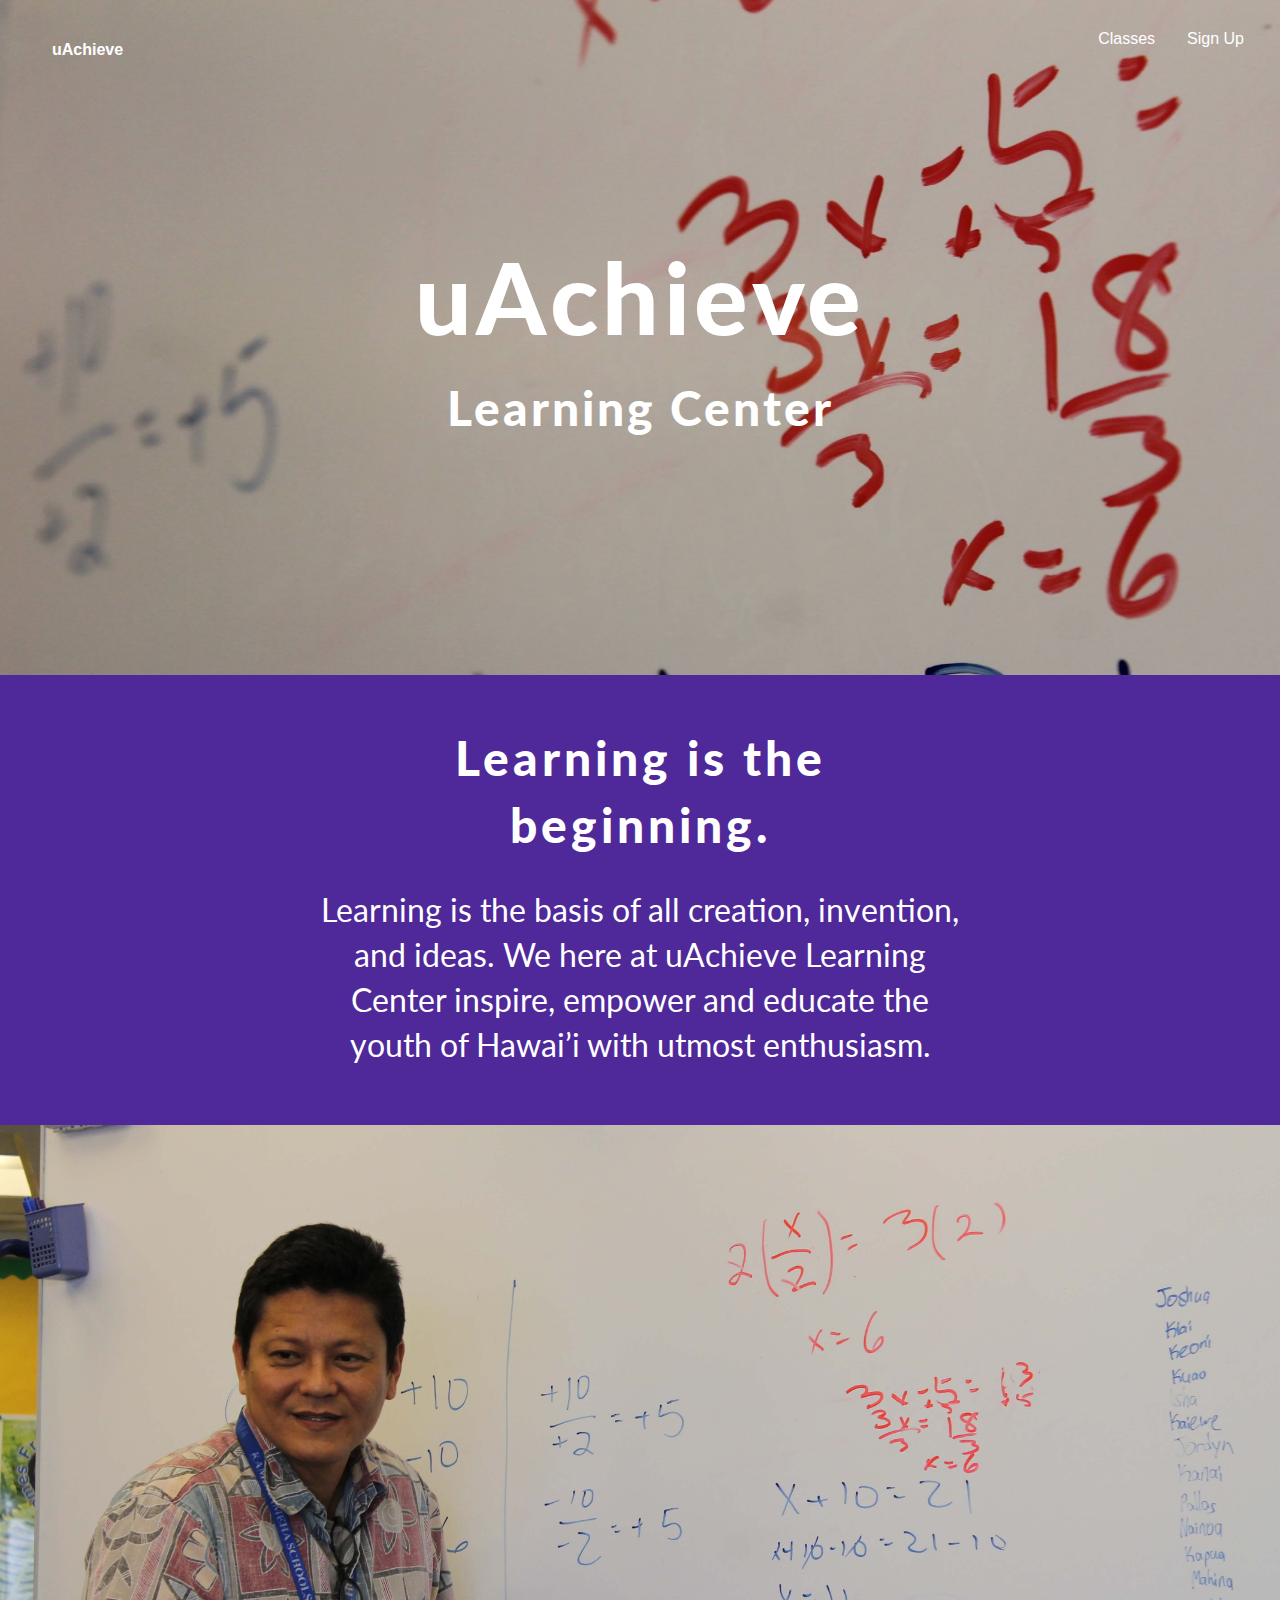
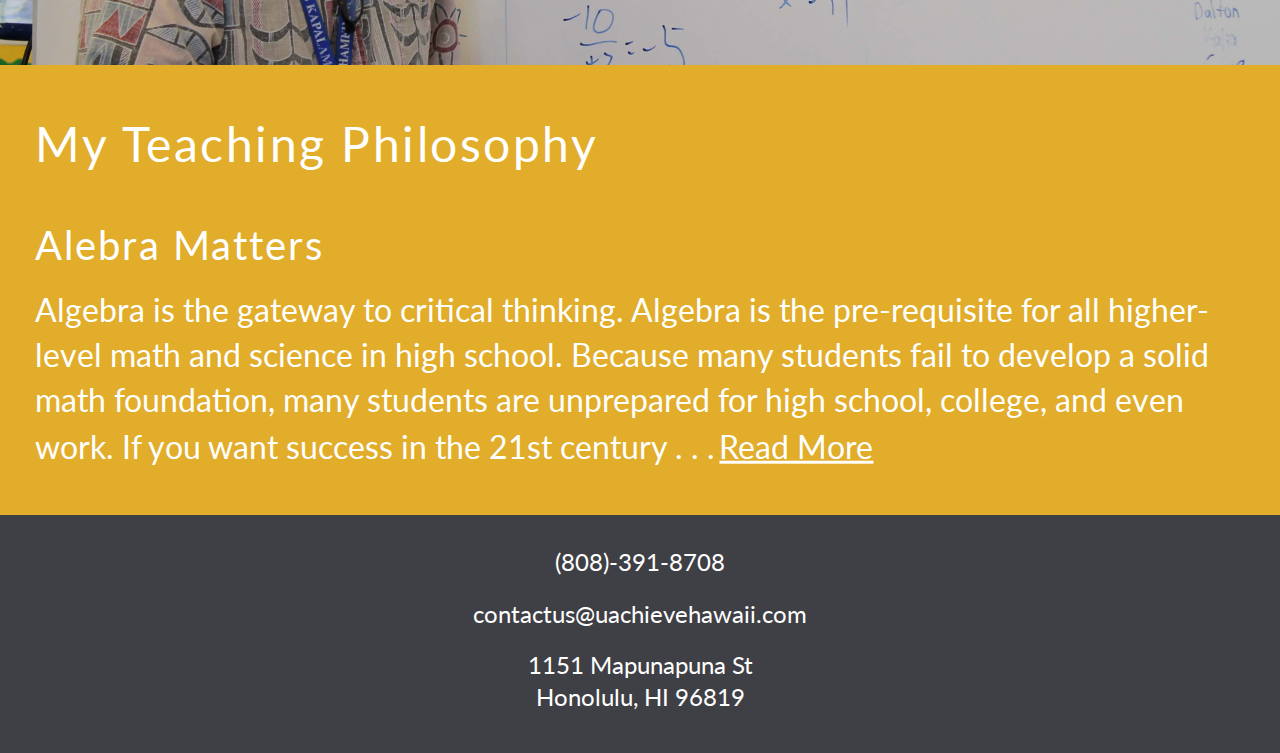
==== classes.html @ 441f2be2 "classes page & nav fixes" ====
<!doctype html>
<html class="no-js" lang="en">
  <head>
    <meta charset="utf-8">
    <meta http-equiv="x-ua-compatible" content="ie=edge">
    <meta name="viewport" content="width=device-width, initial-scale=1.0">
    <title>uAchieve 2</title>
    <link rel="stylesheet" href="css/app.css">
    <link rel="stylesheet" href="css/classes.css">
    <link href="https://fonts.googleapis.com/css?family=Lato" rel="stylesheet">
  </head>
  <body>



    <div class="row hero1 fullWidth">
    <!-- nav -->
      <div class="title-bar" data-responsive-toggle="da-menu" data-hide-for="medium">
        <button class="menu-icon" type="button" data-toggle="da-menu"></button>
      </div>

      <div class="top-bar" id="da-menu">
        <div class="top-bar-right">
          <ul class="vertical medium-horizontal menu">
            <li class="show-for-small-only"><a href="index.html">Home</a></li>
            <li><a href="classes.html">Classes</a></li>
            <li><a href="#">Sign Up</a></li>
          </ul>
        </div>
        <div class="top-bar-left">
          <ul class="menu">
            <li class="menu-text show-for-medium"><a href="index.html">uAchieve</a></li>
          </ul>
        </div>
      </div>

      <!-- hero1 -->
      <div class="small-12 columns">
        <div class="hero1text">
          <h1>uAchieve</h1>
          <h2>Learning Center</h2>
        </div>
      </div>
    </div>

    <!-- hero2 -->
    <div class="row hero2 fullWidth">
      <div class="small-12 columns">
        <div class="hero2text">
          <h1>Learning is the beginning.</h1>
          <h2>Learning is the basis of all creation, invention, and ideas. We here at uAchieve Learning Center inspire, empower and educate the youth of Hawai’i with utmost enthusiasm.</h2>
        </div>
      </div>
    </div>

    <!-- hero3 -->
    <div class="row hero3 fullWidth"></div>

    <!-- hero4 -->
    <div class="row hero4 fullWidth">
      <div class="small-12 columns">
        <div class="hero4text">
          <h1>My Teaching Philosophy</h1>
          <h2>Alebra Matters</h2>
          <h3>Algebra is the gateway to critical thinking. Algebra is the pre-requisite for all higher-level math and science in high school. Because many students fail to develop a solid math foundation, many students are unprepared for high school, college, and even work. If you want success in the 21st century . . .</h3> <a href="">Read More</a>
        </div>
      </div>
    </div>

    <!-- footer -->
    <div class="row footer fullWidth">
      <div class="small-12 columns">
        <div class="footerText">
          <h1>(808)-391-8708</h1>
          <h1>contactus@uachievehawaii.com</h1>
          <h1>1151 Mapunapuna St</h1>
          <h1>Honolulu, HI 96819</h1>
        </div>
      </div>
    </div>

    <script src="bower_components/jquery/dist/jquery.js"></script>
    <script src="bower_components/what-input/dist/what-input.js"></script>
    <script src="bower_components/foundation-sites/dist/js/foundation.js"></script>
    <script src="js/min/app-min.js"></script>
  </body>
</html>
---- css/app.css ----
﻿.slide-in-down.mui-enter{transition-duration:500ms;transition-timing-function:linear;transform:translateY(-100%);transition-property:transform, opacity;backface-visibility:hidden}.slide-in-down.mui-enter.mui-enter-active{transform:translateY(0)}.slide-in-left.mui-enter{transition-duration:500ms;transition-timing-function:linear;transform:translateX(-100%);transition-property:transform, opacity;backface-visibility:hidden}.slide-in-left.mui-enter.mui-enter-active{transform:translateX(0)}.slide-in-up.mui-enter{transition-duration:500ms;transition-timing-function:linear;transform:translateY(100%);transition-property:transform, opacity;backface-visibility:hidden}.slide-in-up.mui-enter.mui-enter-active{transform:translateY(0)}.slide-in-right.mui-enter{transition-duration:500ms;transition-timing-function:linear;transform:translateX(100%);transition-property:transform, opacity;backface-visibility:hidden}.slide-in-right.mui-enter.mui-enter-active{transform:translateX(0)}.slide-out-down.mui-leave{transition-duration:500ms;transition-timing-function:linear;transform:translateY(0);transition-property:transform, opacity;backface-visibility:hidden}.slide-out-down.mui-leave.mui-leave-active{transform:translateY(100%)}.slide-out-right.mui-leave{transition-duration:500ms;transition-timing-function:linear;transform:translateX(0);transition-property:transform, opacity;backface-visibility:hidden}.slide-out-right.mui-leave.mui-leave-active{transform:translateX(100%)}.slide-out-up.mui-leave{transition-duration:500ms;transition-timing-function:linear;transform:translateY(0);transition-property:transform, opacity;backface-visibility:hidden}.slide-out-up.mui-leave.mui-leave-active{transform:translateY(-100%)}.slide-out-left.mui-leave{transition-duration:500ms;transition-timing-function:linear;transform:translateX(0);transition-property:transform, opacity;backface-visibility:hidden}.slide-out-left.mui-leave.mui-leave-active{transform:translateX(-100%)}.fade-in.mui-enter{transition-duration:500ms;transition-timing-function:linear;opacity:0;transition-property:opacity}.fade-in.mui-enter.mui-enter-active{opacity:1}.fade-out.mui-leave{transition-duration:500ms;transition-timing-function:linear;opacity:1;transition-property:opacity}.fade-out.mui-leave.mui-leave-active{opacity:0}.hinge-in-from-top.mui-enter{transition-duration:500ms;transition-timing-function:linear;transform:perspective(2000px) rotateX(-90deg);transform-origin:top;transition-property:transform, opacity;opacity:0}.hinge-in-from-top.mui-enter.mui-enter-active{transform:perspective(2000px) rotate(0deg);opacity:1}.hinge-in-from-right.mui-enter{transition-duration:500ms;transition-timing-function:linear;transform:perspective(2000px) rotateY(-90deg);transform-origin:right;transition-property:transform, opacity;opacity:0}.hinge-in-from-right.mui-enter.mui-enter-active{transform:perspective(2000px) rotate(0deg);opacity:1}.hinge-in-from-bottom.mui-enter{transition-duration:500ms;transition-timing-function:linear;transform:perspective(2000px) rotateX(90deg);transform-origin:bottom;transition-property:transform, opacity;opacity:0}.hinge-in-from-bottom.mui-enter.mui-enter-active{transform:perspective(2000px) rotate(0deg);opacity:1}.hinge-in-from-left.mui-enter{transition-duration:500ms;transition-timing-function:linear;transform:perspective(2000px) rotateY(90deg);transform-origin:left;transition-property:transform, opacity;opacity:0}.hinge-in-from-left.mui-enter.mui-enter-active{transform:perspective(2000px) rotate(0deg);opacity:1}.hinge-in-from-middle-x.mui-enter{transition-duration:500ms;transition-timing-function:linear;transform:perspective(2000px) rotateX(-90deg);transform-origin:center;transition-property:transform, opacity;opacity:0}.hinge-in-from-middle-x.mui-enter.mui-enter-active{transform:perspective(2000px) rotate(0deg);opacity:1}.hinge-in-from-middle-y.mui-enter{transition-duration:500ms;transition-timing-function:linear;transform:perspective(2000px) rotateY(-90deg);transform-origin:center;transition-property:transform, opacity;opacity:0}.hinge-in-from-middle-y.mui-enter.mui-enter-active{transform:perspective(2000px) rotate(0deg);opacity:1}.hinge-out-from-top.mui-leave{transition-duration:500ms;transition-timing-function:linear;transform:perspective(2000px) rotate(0deg);transform-origin:top;transition-property:transform, opacity;opacity:1}.hinge-out-from-top.mui-leave.mui-leave-active{transform:perspective(2000px) rotateX(-90deg);opacity:0}.hinge-out-from-right.mui-leave{transition-duration:500ms;transition-timing-function:linear;transform:perspective(2000px) rotate(0deg);transform-origin:right;transition-property:transform, opacity;opacity:1}.hinge-out-from-right.mui-leave.mui-leave-active{transform:perspective(2000px) rotateY(-90deg);opacity:0}.hinge-out-from-bottom.mui-leave{transition-duration:500ms;transition-timing-function:linear;transform:perspective(2000px) rotate(0deg);transform-origin:bottom;transition-property:transform, opacity;opacity:1}.hinge-out-from-bottom.mui-leave.mui-leave-active{transform:perspective(2000px) rotateX(90deg);opacity:0}.hinge-out-from-left.mui-leave{transition-duration:500ms;transition-timing-function:linear;transform:perspective(2000px) rotate(0deg);transform-origin:left;transition-property:transform, opacity;opacity:1}.hinge-out-from-left.mui-leave.mui-leave-active{transform:perspective(2000px) rotateY(90deg);opacity:0}.hinge-out-from-middle-x.mui-leave{transition-duration:500ms;transition-timing-function:linear;transform:perspective(2000px) rotate(0deg);transform-origin:center;transition-property:transform, opacity;opacity:1}.hinge-out-from-middle-x.mui-leave.mui-leave-active{transform:perspective(2000px) rotateX(-90deg);opacity:0}.hinge-out-from-middle-y.mui-leave{transition-duration:500ms;transition-timing-function:linear;transform:perspective(2000px) rotate(0deg);transform-origin:center;transition-property:transform, opacity;opacity:1}.hinge-out-from-middle-y.mui-leave.mui-leave-active{transform:perspective(2000px) rotateY(-90deg);opacity:0}.scale-in-up.mui-enter{transition-duration:500ms;transition-timing-function:linear;transform:scale(.5);transition-property:transform, opacity;opacity:0}.scale-in-up.mui-enter.mui-enter-active{transform:scale(1);opacity:1}.scale-in-down.mui-enter{transition-duration:500ms;transition-timing-function:linear;transform:scale(1.5);transition-property:transform, opacity;opacity:0}.scale-in-down.mui-enter.mui-enter-active{transform:scale(1);opacity:1}.scale-out-up.mui-leave{transition-duration:500ms;transition-timing-function:linear;transform:scale(1);transition-property:transform, opacity;opacity:1}.scale-out-up.mui-leave.mui-leave-active{transform:scale(1.5);opacity:0}.scale-out-down.mui-leave{transition-duration:500ms;transition-timing-function:linear;transform:scale(1);transition-property:transform, opacity;opacity:1}.scale-out-down.mui-leave.mui-leave-active{transform:scale(.5);opacity:0}.spin-in.mui-enter{transition-duration:500ms;transition-timing-function:linear;transform:rotate(-.75turn);transition-property:transform, opacity;opacity:0}.spin-in.mui-enter.mui-enter-active{transform:rotate(0);opacity:1}.spin-out.mui-leave{transition-duration:500ms;transition-timing-function:linear;transform:rotate(0);transition-property:transform, opacity;opacity:1}.spin-out.mui-leave.mui-leave-active{transform:rotate(.75turn);opacity:0}.spin-in-ccw.mui-enter{transition-duration:500ms;transition-timing-function:linear;transform:rotate(.75turn);transition-property:transform, opacity;opacity:0}.spin-in-ccw.mui-enter.mui-enter-active{transform:rotate(0);opacity:1}.spin-out-ccw.mui-leave{transition-duration:500ms;transition-timing-function:linear;transform:rotate(0);transition-property:transform, opacity;opacity:1}.spin-out-ccw.mui-leave.mui-leave-active{transform:rotate(-.75turn);opacity:0}.slow{transition-duration:750ms !important}.fast{transition-duration:250ms !important}.linear{transition-timing-function:linear !important}.ease{transition-timing-function:ease !important}.ease-in{transition-timing-function:ease-in !important}.ease-out{transition-timing-function:ease-out !important}.ease-in-out{transition-timing-function:ease-in-out !important}.bounce-in{transition-timing-function:cubic-bezier(0.485, 0.155, 0.24, 1.245) !important}.bounce-out{transition-timing-function:cubic-bezier(0.485, 0.155, 0.515, 0.845) !important}.bounce-in-out{transition-timing-function:cubic-bezier(0.76, -0.245, 0.24, 1.245) !important}.short-delay{transition-delay:300ms !important}.long-delay{transition-delay:700ms !important}.shake{animation-name:shake-7}@keyframes shake-7{0%,10%,20%,30%,40%,50%,60%,70%,80%,90%{transform:translateX(7%)}5%,15%,25%,35%,45%,55%,65%,75%,85%,95%{transform:translateX(-7%)}}.spin-cw{animation-name:spin-cw-1turn}@keyframes spin-cw-1turn{0%{transform:rotate(-1turn)}100%{transform:rotate(0)}}.spin-ccw{animation-name:spin-cw-1turn}@keyframes spin-cw-1turn{0%{transform:rotate(0)}100%{transform:rotate(1turn)}}.wiggle{animation-name:wiggle-7deg}@keyframes wiggle-7deg{40%,50%,60%{transform:rotate(7deg)}35%,45%,55%,65%{transform:rotate(-7deg)}0%,30%,70%,100%{transform:rotate(0)}}.shake,.spin-cw,.spin-ccw,.wiggle{animation-duration:500ms}.infinite{animation-iteration-count:infinite}.slow{animation-duration:750ms !important}.fast{animation-duration:250ms !important}.linear{animation-timing-function:linear !important}.ease{animation-timing-function:ease !important}.ease-in{animation-timing-function:ease-in !important}.ease-out{animation-timing-function:ease-out !important}.ease-in-out{animation-timing-function:ease-in-out !important}.bounce-in{animation-timing-function:cubic-bezier(0.485, 0.155, 0.24, 1.245) !important}.bounce-out{animation-timing-function:cubic-bezier(0.485, 0.155, 0.515, 0.845) !important}.bounce-in-out{animation-timing-function:cubic-bezier(0.76, -0.245, 0.24, 1.245) !important}.short-delay{animation-delay:300ms !important}.long-delay{animation-delay:700ms !important}/*! normalize-scss | MIT/GPLv2 License | bit.ly/normalize-scss */html{font-family:sans-serif;line-height:1.15;-ms-text-size-adjust:100%;-webkit-text-size-adjust:100%}body{margin:0}article,aside,footer,header,nav,section{display:block}h1{font-size:2em;margin:0.67em 0}figcaption,figure{display:block}figure{margin:1em 40px}hr{box-sizing:content-box;height:0;overflow:visible}main{display:block}pre{font-family:monospace, monospace;font-size:1em}a{background-color:transparent;-webkit-text-decoration-skip:objects}a:active,a:hover{outline-width:0}abbr[title]{border-bottom:none;text-decoration:underline;text-decoration:underline dotted}b,strong{font-weight:inherit}b,strong{font-weight:bolder}code,kbd,samp{font-family:monospace, monospace;font-size:1em}dfn{font-style:italic}mark{background-color:#ff0;color:#000}small{font-size:80%}sub,sup{font-size:75%;line-height:0;position:relative;vertical-align:baseline}sub{bottom:-0.25em}sup{top:-0.5em}audio,video{display:inline-block}audio:not([controls]){display:none;height:0}img{border-style:none}svg:not(:root){overflow:hidden}button,input,optgroup,select,textarea{font-family:sans-serif;font-size:100%;line-height:1.15;margin:0}button{overflow:visible}button,select{text-transform:none}button,html [type="button"],[type="reset"],[type="submit"]{-webkit-appearance:button}button::-moz-focus-inner,[type="button"]::-moz-focus-inner,[type="reset"]::-moz-focus-inner,[type="submit"]::-moz-focus-inner{border-style:none;padding:0}button:-moz-focusring,[type="button"]:-moz-focusring,[type="reset"]:-moz-focusring,[type="submit"]:-moz-focusring{outline:1px dotted ButtonText}input{overflow:visible}[type="checkbox"],[type="radio"]{box-sizing:border-box;padding:0}[type="number"]::-webkit-inner-spin-button,[type="number"]::-webkit-outer-spin-button{height:auto}[type="search"]{-webkit-appearance:textfield;outline-offset:-2px}[type="search"]::-webkit-search-cancel-button,[type="search"]::-webkit-search-decoration{-webkit-appearance:none}::-webkit-file-upload-button{-webkit-appearance:button;font:inherit}fieldset{border:1px solid #c0c0c0;margin:0 2px;padding:0.35em 0.625em 0.75em}legend{box-sizing:border-box;display:table;max-width:100%;padding:0;color:inherit;white-space:normal}progress{display:inline-block;vertical-align:baseline}textarea{overflow:auto}details{display:block}summary{display:list-item}menu{display:block}canvas{display:inline-block}template{display:none}[hidden]{display:none}.foundation-mq{font-family:"small=0em&medium=40em&large=64em&xlarge=75em&xxlarge=90em"}html{box-sizing:border-box;font-size:100%}*,*::before,*::after{box-sizing:inherit}body{margin:0;padding:0;background:#fefefe;font-family:"Helvetica Neue",Helvetica,Roboto,Arial,sans-serif;font-weight:normal;line-height:1.5;color:#0a0a0a;-webkit-font-smoothing:antialiased;-moz-osx-font-smoothing:grayscale}img{display:inline-block;vertical-align:middle;max-width:100%;height:auto;-ms-interpolation-mode:bicubic}textarea{height:auto;min-height:50px;border-radius:0}select{width:100%;border-radius:0}.map_canvas img,.map_canvas embed,.map_canvas object,.mqa-display img,.mqa-display embed,.mqa-display object{max-width:none !important}button{padding:0;appearance:none;border:0;border-radius:0;background:transparent;line-height:1}[data-whatinput='mouse'] button{outline:0}.is-visible{display:block !important}.is-hidden{display:none !important}.row{max-width:75rem;margin-right:auto;margin-left:auto}.row::before,.row::after{display:table;content:' '}.row::after{clear:both}.row.collapse>.column,.row.collapse>.columns{padding-right:0;padding-left:0}.row .row{margin-right:-.625rem;margin-left:-.625rem}@media print, screen and (min-width: 40em){.row .row{margin-right:-.9375rem;margin-left:-.9375rem}}@media print, screen and (min-width: 64em){.row .row{margin-right:-.9375rem;margin-left:-.9375rem}}.row .row.collapse{margin-right:0;margin-left:0}.row.expanded{max-width:none}.row.expanded .row{margin-right:auto;margin-left:auto}.row.gutter-small>.column,.row.gutter-small>.columns{padding-right:.625rem;padding-left:.625rem}.row.gutter-medium>.column,.row.gutter-medium>.columns{padding-right:.9375rem;padding-left:.9375rem}.column,.columns{width:100%;float:left;padding-right:.625rem;padding-left:.625rem}@media print, screen and (min-width: 40em){.column,.columns{padding-right:.9375rem;padding-left:.9375rem}}.column:last-child:not(:first-child),.columns:last-child:not(:first-child){float:right}.column.end:last-child:last-child,.end.columns:last-child:last-child{float:left}.column.row.row,.row.row.columns{float:none}.row .column.row.row,.row .row.row.columns{margin-right:0;margin-left:0;padding-right:0;padding-left:0}.small-1{width:8.3333333333%}.small-push-1{position:relative;left:8.3333333333%}.small-pull-1{position:relative;left:-8.3333333333%}.small-offset-0{margin-left:0%}.small-2{width:16.6666666667%}.small-push-2{position:relative;left:16.6666666667%}.small-pull-2{position:relative;left:-16.6666666667%}.small-offset-1{margin-left:8.3333333333%}.small-3{width:25%}.small-push-3{position:relative;left:25%}.small-pull-3{position:relative;left:-25%}.small-offset-2{margin-left:16.6666666667%}.small-4{width:33.3333333333%}.small-push-4{position:relative;left:33.3333333333%}.small-pull-4{position:relative;left:-33.3333333333%}.small-offset-3{margin-left:25%}.small-5{width:41.6666666667%}.small-push-5{position:relative;left:41.6666666667%}.small-pull-5{position:relative;left:-41.6666666667%}.small-offset-4{margin-left:33.3333333333%}.small-6{width:50%}.small-push-6{position:relative;left:50%}.small-pull-6{position:relative;left:-50%}.small-offset-5{margin-left:41.6666666667%}.small-7{width:58.3333333333%}.small-push-7{position:relative;left:58.3333333333%}.small-pull-7{position:relative;left:-58.3333333333%}.small-offset-6{margin-left:50%}.small-8{width:66.6666666667%}.small-push-8{position:relative;left:66.6666666667%}.small-pull-8{position:relative;left:-66.6666666667%}.small-offset-7{margin-left:58.3333333333%}.small-9{width:75%}.small-push-9{position:relative;left:75%}.small-pull-9{position:relative;left:-75%}.small-offset-8{margin-left:66.6666666667%}.small-10{width:83.3333333333%}.small-push-10{position:relative;left:83.3333333333%}.small-pull-10{position:relative;left:-83.3333333333%}.small-offset-9{margin-left:75%}.small-11{width:91.6666666667%}.small-push-11{position:relative;left:91.6666666667%}.small-pull-11{position:relative;left:-91.6666666667%}.small-offset-10{margin-left:83.3333333333%}.small-12{width:100%}.small-offset-11{margin-left:91.6666666667%}.small-up-1>.column,.small-up-1>.columns{float:left;width:100%}.small-up-1>.column:nth-of-type(1n),.small-up-1>.columns:nth-of-type(1n){clear:none}.small-up-1>.column:nth-of-type(1n+1),.small-up-1>.columns:nth-of-type(1n+1){clear:both}.small-up-1>.column:last-child,.small-up-1>.columns:last-child{float:left}.small-up-2>.column,.small-up-2>.columns{float:left;width:50%}.small-up-2>.column:nth-of-type(1n),.small-up-2>.columns:nth-of-type(1n){clear:none}.small-up-2>.column:nth-of-type(2n+1),.small-up-2>.columns:nth-of-type(2n+1){clear:both}.small-up-2>.column:last-child,.small-up-2>.columns:last-child{float:left}.small-up-3>.column,.small-up-3>.columns{float:left;width:33.3333333333%}.small-up-3>.column:nth-of-type(1n),.small-up-3>.columns:nth-of-type(1n){clear:none}.small-up-3>.column:nth-of-type(3n+1),.small-up-3>.columns:nth-of-type(3n+1){clear:both}.small-up-3>.column:last-child,.small-up-3>.columns:last-child{float:left}.small-up-4>.column,.small-up-4>.columns{float:left;width:25%}.small-up-4>.column:nth-of-type(1n),.small-up-4>.columns:nth-of-type(1n){clear:none}.small-up-4>.column:nth-of-type(4n+1),.small-up-4>.columns:nth-of-type(4n+1){clear:both}.small-up-4>.column:last-child,.small-up-4>.columns:last-child{float:left}.small-up-5>.column,.small-up-5>.columns{float:left;width:20%}.small-up-5>.column:nth-of-type(1n),.small-up-5>.columns:nth-of-type(1n){clear:none}.small-up-5>.column:nth-of-type(5n+1),.small-up-5>.columns:nth-of-type(5n+1){clear:both}.small-up-5>.column:last-child,.small-up-5>.columns:last-child{float:left}.small-up-6>.column,.small-up-6>.columns{float:left;width:16.6666666667%}.small-up-6>.column:nth-of-type(1n),.small-up-6>.columns:nth-of-type(1n){clear:none}.small-up-6>.column:nth-of-type(6n+1),.small-up-6>.columns:nth-of-type(6n+1){clear:both}.small-up-6>.column:last-child,.small-up-6>.columns:last-child{float:left}.small-up-7>.column,.small-up-7>.columns{float:left;width:14.2857142857%}.small-up-7>.column:nth-of-type(1n),.small-up-7>.columns:nth-of-type(1n){clear:none}.small-up-7>.column:nth-of-type(7n+1),.small-up-7>.columns:nth-of-type(7n+1){clear:both}.small-up-7>.column:last-child,.small-up-7>.columns:last-child{float:left}.small-up-8>.column,.small-up-8>.columns{float:left;width:12.5%}.small-up-8>.column:nth-of-type(1n),.small-up-8>.columns:nth-of-type(1n){clear:none}.small-up-8>.column:nth-of-type(8n+1),.small-up-8>.columns:nth-of-type(8n+1){clear:both}.small-up-8>.column:last-child,.small-up-8>.columns:last-child{float:left}.small-collapse>.column,.small-collapse>.columns{padding-right:0;padding-left:0}.small-collapse .row{margin-right:0;margin-left:0}.expanded.row .small-collapse.row{margin-right:0;margin-left:0}.small-uncollapse>.column,.small-uncollapse>.columns{padding-right:.625rem;padding-left:.625rem}.small-centered{margin-right:auto;margin-left:auto}.small-centered,.small-centered:last-child:not(:first-child){float:none;clear:both}.small-uncentered,.small-push-0,.small-pull-0{position:static;float:left;margin-right:0;margin-left:0}@media print, screen and (min-width: 40em){.medium-1{width:8.3333333333%}.medium-push-1{position:relative;left:8.3333333333%}.medium-pull-1{position:relative;left:-8.3333333333%}.medium-offset-0{margin-left:0%}.medium-2{width:16.6666666667%}.medium-push-2{position:relative;left:16.6666666667%}.medium-pull-2{position:relative;left:-16.6666666667%}.medium-offset-1{margin-left:8.3333333333%}.medium-3{width:25%}.medium-push-3{position:relative;left:25%}.medium-pull-3{position:relative;left:-25%}.medium-offset-2{margin-left:16.6666666667%}.medium-4{width:33.3333333333%}.medium-push-4{position:relative;left:33.3333333333%}.medium-pull-4{position:relative;left:-33.3333333333%}.medium-offset-3{margin-left:25%}.medium-5{width:41.6666666667%}.medium-push-5{position:relative;left:41.6666666667%}.medium-pull-5{position:relative;left:-41.6666666667%}.medium-offset-4{margin-left:33.3333333333%}.medium-6{width:50%}.medium-push-6{position:relative;left:50%}.medium-pull-6{position:relative;left:-50%}.medium-offset-5{margin-left:41.6666666667%}.medium-7{width:58.3333333333%}.medium-push-7{position:relative;left:58.3333333333%}.medium-pull-7{position:relative;left:-58.3333333333%}.medium-offset-6{margin-left:50%}.medium-8{width:66.6666666667%}.medium-push-8{position:relative;left:66.6666666667%}.medium-pull-8{position:relative;left:-66.6666666667%}.medium-offset-7{margin-left:58.3333333333%}.medium-9{width:75%}.medium-push-9{position:relative;left:75%}.medium-pull-9{position:relative;left:-75%}.medium-offset-8{margin-left:66.6666666667%}.medium-10{width:83.3333333333%}.medium-push-10{position:relative;left:83.3333333333%}.medium-pull-10{position:relative;left:-83.3333333333%}.medium-offset-9{margin-left:75%}.medium-11{width:91.6666666667%}.medium-push-11{position:relative;left:91.6666666667%}.medium-pull-11{position:relative;left:-91.6666666667%}.medium-offset-10{margin-left:83.3333333333%}.medium-12{width:100%}.medium-offset-11{margin-left:91.6666666667%}.medium-up-1>.column,.medium-up-1>.columns{float:left;width:100%}.medium-up-1>.column:nth-of-type(1n),.medium-up-1>.columns:nth-of-type(1n){clear:none}.medium-up-1>.column:nth-of-type(1n+1),.medium-up-1>.columns:nth-of-type(1n+1){clear:both}.medium-up-1>.column:last-child,.medium-up-1>.columns:last-child{float:left}.medium-up-2>.column,.medium-up-2>.columns{float:left;width:50%}.medium-up-2>.column:nth-of-type(1n),.medium-up-2>.columns:nth-of-type(1n){clear:none}.medium-up-2>.column:nth-of-type(2n+1),.medium-up-2>.columns:nth-of-type(2n+1){clear:both}.medium-up-2>.column:last-child,.medium-up-2>.columns:last-child{float:left}.medium-up-3>.column,.medium-up-3>.columns{float:left;width:33.3333333333%}.medium-up-3>.column:nth-of-type(1n),.medium-up-3>.columns:nth-of-type(1n){clear:none}.medium-up-3>.column:nth-of-type(3n+1),.medium-up-3>.columns:nth-of-type(3n+1){clear:both}.medium-up-3>.column:last-child,.medium-up-3>.columns:last-child{float:left}.medium-up-4>.column,.medium-up-4>.columns{float:left;width:25%}.medium-up-4>.column:nth-of-type(1n),.medium-up-4>.columns:nth-of-type(1n){clear:none}.medium-up-4>.column:nth-of-type(4n+1),.medium-up-4>.columns:nth-of-type(4n+1){clear:both}.medium-up-4>.column:last-child,.medium-up-4>.columns:last-child{float:left}.medium-up-5>.column,.medium-up-5>.columns{float:left;width:20%}.medium-up-5>.column:nth-of-type(1n),.medium-up-5>.columns:nth-of-type(1n){clear:none}.medium-up-5>.column:nth-of-type(5n+1),.medium-up-5>.columns:nth-of-type(5n+1){clear:both}.medium-up-5>.column:last-child,.medium-up-5>.columns:last-child{float:left}.medium-up-6>.column,.medium-up-6>.columns{float:left;width:16.6666666667%}.medium-up-6>.column:nth-of-type(1n),.medium-up-6>.columns:nth-of-type(1n){clear:none}.medium-up-6>.column:nth-of-type(6n+1),.medium-up-6>.columns:nth-of-type(6n+1){clear:both}.medium-up-6>.column:last-child,.medium-up-6>.columns:last-child{float:left}.medium-up-7>.column,.medium-up-7>.columns{float:left;width:14.2857142857%}.medium-up-7>.column:nth-of-type(1n),.medium-up-7>.columns:nth-of-type(1n){clear:none}.medium-up-7>.column:nth-of-type(7n+1),.medium-up-7>.columns:nth-of-type(7n+1){clear:both}.medium-up-7>.column:last-child,.medium-up-7>.columns:last-child{float:left}.medium-up-8>.column,.medium-up-8>.columns{float:left;width:12.5%}.medium-up-8>.column:nth-of-type(1n),.medium-up-8>.columns:nth-of-type(1n){clear:none}.medium-up-8>.column:nth-of-type(8n+1),.medium-up-8>.columns:nth-of-type(8n+1){clear:both}.medium-up-8>.column:last-child,.medium-up-8>.columns:last-child{float:left}.medium-collapse>.column,.medium-collapse>.columns{padding-right:0;padding-left:0}.medium-collapse .row{margin-right:0;margin-left:0}.expanded.row .medium-collapse.row{margin-right:0;margin-left:0}.medium-uncollapse>.column,.medium-uncollapse>.columns{padding-right:.9375rem;padding-left:.9375rem}.medium-centered{margin-right:auto;margin-left:auto}.medium-centered,.medium-centered:last-child:not(:first-child){float:none;clear:both}.medium-uncentered,.medium-push-0,.medium-pull-0{position:static;float:left;margin-right:0;margin-left:0}}@media print, screen and (min-width: 64em){.large-1{width:8.3333333333%}.large-push-1{position:relative;left:8.3333333333%}.large-pull-1{position:relative;left:-8.3333333333%}.large-offset-0{margin-left:0%}.large-2{width:16.6666666667%}.large-push-2{position:relative;left:16.6666666667%}.large-pull-2{position:relative;left:-16.6666666667%}.large-offset-1{margin-left:8.3333333333%}.large-3{width:25%}.large-push-3{position:relative;left:25%}.large-pull-3{position:relative;left:-25%}.large-offset-2{margin-left:16.6666666667%}.large-4{width:33.3333333333%}.large-push-4{position:relative;left:33.3333333333%}.large-pull-4{position:relative;left:-33.3333333333%}.large-offset-3{margin-left:25%}.large-5{width:41.6666666667%}.large-push-5{position:relative;left:41.6666666667%}.large-pull-5{position:relative;left:-41.6666666667%}.large-offset-4{margin-left:33.3333333333%}.large-6{width:50%}.large-push-6{position:relative;left:50%}.large-pull-6{position:relative;left:-50%}.large-offset-5{margin-left:41.6666666667%}.large-7{width:58.3333333333%}.large-push-7{position:relative;left:58.3333333333%}.large-pull-7{position:relative;left:-58.3333333333%}.large-offset-6{margin-left:50%}.large-8{width:66.6666666667%}.large-push-8{position:relative;left:66.6666666667%}.large-pull-8{position:relative;left:-66.6666666667%}.large-offset-7{margin-left:58.3333333333%}.large-9{width:75%}.large-push-9{position:relative;left:75%}.large-pull-9{position:relative;left:-75%}.large-offset-8{margin-left:66.6666666667%}.large-10{width:83.3333333333%}.large-push-10{position:relative;left:83.3333333333%}.large-pull-10{position:relative;left:-83.3333333333%}.large-offset-9{margin-left:75%}.large-11{width:91.6666666667%}.large-push-11{position:relative;left:91.6666666667%}.large-pull-11{position:relative;left:-91.6666666667%}.large-offset-10{margin-left:83.3333333333%}.large-12{width:100%}.large-offset-11{margin-left:91.6666666667%}.large-up-1>.column,.large-up-1>.columns{float:left;width:100%}.large-up-1>.column:nth-of-type(1n),.large-up-1>.columns:nth-of-type(1n){clear:none}.large-up-1>.column:nth-of-type(1n+1),.large-up-1>.columns:nth-of-type(1n+1){clear:both}.large-up-1>.column:last-child,.large-up-1>.columns:last-child{float:left}.large-up-2>.column,.large-up-2>.columns{float:left;width:50%}.large-up-2>.column:nth-of-type(1n),.large-up-2>.columns:nth-of-type(1n){clear:none}.large-up-2>.column:nth-of-type(2n+1),.large-up-2>.columns:nth-of-type(2n+1){clear:both}.large-up-2>.column:last-child,.large-up-2>.columns:last-child{float:left}.large-up-3>.column,.large-up-3>.columns{float:left;width:33.3333333333%}.large-up-3>.column:nth-of-type(1n),.large-up-3>.columns:nth-of-type(1n){clear:none}.large-up-3>.column:nth-of-type(3n+1),.large-up-3>.columns:nth-of-type(3n+1){clear:both}.large-up-3>.column:last-child,.large-up-3>.columns:last-child{float:left}.large-up-4>.column,.large-up-4>.columns{float:left;width:25%}.large-up-4>.column:nth-of-type(1n),.large-up-4>.columns:nth-of-type(1n){clear:none}.large-up-4>.column:nth-of-type(4n+1),.large-up-4>.columns:nth-of-type(4n+1){clear:both}.large-up-4>.column:last-child,.large-up-4>.columns:last-child{float:left}.large-up-5>.column,.large-up-5>.columns{float:left;width:20%}.large-up-5>.column:nth-of-type(1n),.large-up-5>.columns:nth-of-type(1n){clear:none}.large-up-5>.column:nth-of-type(5n+1),.large-up-5>.columns:nth-of-type(5n+1){clear:both}.large-up-5>.column:last-child,.large-up-5>.columns:last-child{float:left}.large-up-6>.column,.large-up-6>.columns{float:left;width:16.6666666667%}.large-up-6>.column:nth-of-type(1n),.large-up-6>.columns:nth-of-type(1n){clear:none}.large-up-6>.column:nth-of-type(6n+1),.large-up-6>.columns:nth-of-type(6n+1){clear:both}.large-up-6>.column:last-child,.large-up-6>.columns:last-child{float:left}.large-up-7>.column,.large-up-7>.columns{float:left;width:14.2857142857%}.large-up-7>.column:nth-of-type(1n),.large-up-7>.columns:nth-of-type(1n){clear:none}.large-up-7>.column:nth-of-type(7n+1),.large-up-7>.columns:nth-of-type(7n+1){clear:both}.large-up-7>.column:last-child,.large-up-7>.columns:last-child{float:left}.large-up-8>.column,.large-up-8>.columns{float:left;width:12.5%}.large-up-8>.column:nth-of-type(1n),.large-up-8>.columns:nth-of-type(1n){clear:none}.large-up-8>.column:nth-of-type(8n+1),.large-up-8>.columns:nth-of-type(8n+1){clear:both}.large-up-8>.column:last-child,.large-up-8>.columns:last-child{float:left}.large-collapse>.column,.large-collapse>.columns{padding-right:0;padding-left:0}.large-collapse .row{margin-right:0;margin-left:0}.expanded.row .large-collapse.row{margin-right:0;margin-left:0}.large-uncollapse>.column,.large-uncollapse>.columns{padding-right:.9375rem;padding-left:.9375rem}.large-centered{margin-right:auto;margin-left:auto}.large-centered,.large-centered:last-child:not(:first-child){float:none;clear:both}.large-uncentered,.large-push-0,.large-pull-0{position:static;float:left;margin-right:0;margin-left:0}}.column-block{margin-bottom:1.25rem}.column-block>:last-child{margin-bottom:0}@media print, screen and (min-width: 40em){.column-block{margin-bottom:1.875rem}.column-block>:last-child{margin-bottom:0}}div,dl,dt,dd,ul,ol,li,h1,h2,h3,h4,h5,h6,pre,form,p,blockquote,th,td{margin:0;padding:0}p{margin-bottom:1rem;font-size:inherit;line-height:1.6;text-rendering:optimizeLegibility}em,i{font-style:italic;line-height:inherit}strong,b{font-weight:bold;line-height:inherit}small{font-size:80%;line-height:inherit}h1,h2,h3,h4,h5,h6{font-family:"Helvetica Neue",Helvetica,Roboto,Arial,sans-serif;font-style:normal;font-weight:normal;color:inherit;text-rendering:optimizeLegibility}h1 small,h2 small,h3 small,h4 small,h5 small,h6 small{line-height:0;color:#cacaca}h1{font-size:1.5rem;line-height:1.4;margin-top:0;margin-bottom:.5rem}h2{font-size:1.25rem;line-height:1.4;margin-top:0;margin-bottom:.5rem}h3{font-size:1.1875rem;line-height:1.4;margin-top:0;margin-bottom:.5rem}h4{font-size:1.125rem;line-height:1.4;margin-top:0;margin-bottom:.5rem}h5{font-size:1.0625rem;line-height:1.4;margin-top:0;margin-bottom:.5rem}h6{font-size:1rem;line-height:1.4;margin-top:0;margin-bottom:.5rem}@media print, screen and (min-width: 40em){h1{font-size:3rem}h2{font-size:2.5rem}h3{font-size:1.9375rem}h4{font-size:1.5625rem}h5{font-size:1.25rem}h6{font-size:1rem}}a{line-height:inherit;color:#1779ba;text-decoration:none;cursor:pointer}a:hover,a:focus{color:#1468a0}a img{border:0}hr{clear:both;max-width:75rem;height:0;margin:1.25rem auto;border-top:0;border-right:0;border-bottom:1px solid #cacaca;border-left:0}ul,ol,dl{margin-bottom:1rem;list-style-position:outside;line-height:1.6}li{font-size:inherit}ul{margin-left:1.25rem;list-style-type:disc}ol{margin-left:1.25rem}ul ul,ol ul,ul ol,ol ol{margin-left:1.25rem;margin-bottom:0}dl{margin-bottom:1rem}dl dt{margin-bottom:.3rem;font-weight:bold}blockquote{margin:0 0 1rem;padding:.5625rem 1.25rem 0 1.1875rem;border-left:1px solid #cacaca}blockquote,blockquote p{line-height:1.6;color:#8a8a8a}cite{display:block;font-size:.8125rem;color:#8a8a8a}cite:before{content:"— "}abbr{border-bottom:1px dotted #0a0a0a;color:#0a0a0a;cursor:help}figure{margin:0}code{padding:.125rem .3125rem .0625rem;border:1px solid #cacaca;background-color:#e6e6e6;font-family:Consolas,"Liberation Mono",Courier,monospace;font-weight:normal;color:#0a0a0a}kbd{margin:0;padding:.125rem .25rem 0;background-color:#e6e6e6;font-family:Consolas,"Liberation Mono",Courier,monospace;color:#0a0a0a}.subheader{margin-top:.2rem;margin-bottom:.5rem;font-weight:normal;line-height:1.4;color:#8a8a8a}.lead{font-size:125%;line-height:1.6}.stat{font-size:2.5rem;line-height:1}p+.stat{margin-top:-1rem}.no-bullet{margin-left:0;list-style:none}.text-left{text-align:left}.text-right{text-align:right}.text-center{text-align:center}.text-justify{text-align:justify}@media print, screen and (min-width: 40em){.medium-text-left{text-align:left}.medium-text-right{text-align:right}.medium-text-center{text-align:center}.medium-text-justify{text-align:justify}}@media print, screen and (min-width: 64em){.large-text-left{text-align:left}.large-text-right{text-align:right}.large-text-center{text-align:center}.large-text-justify{text-align:justify}}.show-for-print{display:none !important}@media print{*{background:transparent !important;box-shadow:none !important;color:black !important;text-shadow:none !important}.show-for-print{display:block !important}.hide-for-print{display:none !important}table.show-for-print{display:table !important}thead.show-for-print{display:table-header-group !important}tbody.show-for-print{display:table-row-group !important}tr.show-for-print{display:table-row !important}td.show-for-print{display:table-cell !important}th.show-for-print{display:table-cell !important}a,a:visited{text-decoration:underline}a[href]:after{content:" (" attr(href) ")"}.ir a:after,a[href^='javascript:']:after,a[href^='#']:after{content:''}abbr[title]:after{content:" (" attr(title) ")"}pre,blockquote{border:1px solid #8a8a8a;page-break-inside:avoid}thead{display:table-header-group}tr,img{page-break-inside:avoid}img{max-width:100% !important}@page{margin:0.5cm}p,h2,h3{orphans:3;widows:3}h2,h3{page-break-after:avoid}}.button{display:inline-block;vertical-align:middle;margin:0 0 1rem 0;padding:0.85em 1em;-webkit-appearance:none;border:1px solid transparent;border-radius:0;transition:background-color 0.25s ease-out,color 0.25s ease-out;font-size:0.9rem;line-height:1;text-align:center;cursor:pointer;background-color:#1779ba;color:#fefefe}[data-whatinput='mouse'] .button{outline:0}.button:hover,.button:focus{background-color:#14679e;color:#fefefe}.button.tiny{font-size:.6rem}.button.small{font-size:.75rem}.button.large{font-size:1.25rem}.button.expanded{display:block;width:100%;margin-right:0;margin-left:0}.button.primary{background-color:#1779ba;color:#fefefe}.button.primary:hover,.button.primary:focus{background-color:#126195;color:#fefefe}.button.secondary{background-color:#767676;color:#fefefe}.button.secondary:hover,.button.secondary:focus{background-color:#5e5e5e;color:#fefefe}.button.success{background-color:#3adb76;color:#0a0a0a}.button.success:hover,.button.success:focus{background-color:#22bb5b;color:#0a0a0a}.button.warning{background-color:#ffae00;color:#0a0a0a}.button.warning:hover,.button.warning:focus{background-color:#cc8b00;color:#0a0a0a}.button.alert{background-color:#cc4b37;color:#fefefe}.button.alert:hover,.button.alert:focus{background-color:#a53b2a;color:#fefefe}.button.hollow{border:1px solid #1779ba;color:#1779ba}.button.hollow,.button.hollow:hover,.button.hollow:focus{background-color:transparent}.button.hollow:hover,.button.hollow:focus{border-color:#0c3d5d;color:#0c3d5d}.button.hollow.primary{border:1px solid #1779ba;color:#1779ba}.button.hollow.primary:hover,.button.hollow.primary:focus{border-color:#0c3d5d;color:#0c3d5d}.button.hollow.secondary{border:1px solid #767676;color:#767676}.button.hollow.secondary:hover,.button.hollow.secondary:focus{border-color:#3b3b3b;color:#3b3b3b}.button.hollow.success{border:1px solid #3adb76;color:#3adb76}.button.hollow.success:hover,.button.hollow.success:focus{border-color:#157539;color:#157539}.button.hollow.warning{border:1px solid #ffae00;color:#ffae00}.button.hollow.warning:hover,.button.hollow.warning:focus{border-color:#805700;color:#805700}.button.hollow.alert{border:1px solid #cc4b37;color:#cc4b37}.button.hollow.alert:hover,.button.hollow.alert:focus{border-color:#67251a;color:#67251a}.button.disabled,.button[disabled]{opacity:.25;cursor:not-allowed}.button.disabled:hover,.button.disabled:focus,.button[disabled]:hover,.button[disabled]:focus{background-color:#1779ba;color:#fefefe}.button.disabled.primary,.button[disabled].primary{opacity:.25;cursor:not-allowed}.button.disabled.primary:hover,.button.disabled.primary:focus,.button[disabled].primary:hover,.button[disabled].primary:focus{background-color:#1779ba;color:#fefefe}.button.disabled.secondary,.button[disabled].secondary{opacity:.25;cursor:not-allowed}.button.disabled.secondary:hover,.button.disabled.secondary:focus,.button[disabled].secondary:hover,.button[disabled].secondary:focus{background-color:#767676;color:#fefefe}.button.disabled.success,.button[disabled].success{opacity:.25;cursor:not-allowed}.button.disabled.success:hover,.button.disabled.success:focus,.button[disabled].success:hover,.button[disabled].success:focus{background-color:#3adb76;color:#fefefe}.button.disabled.warning,.button[disabled].warning{opacity:.25;cursor:not-allowed}.button.disabled.warning:hover,.button.disabled.warning:focus,.button[disabled].warning:hover,.button[disabled].warning:focus{background-color:#ffae00;color:#fefefe}.button.disabled.alert,.button[disabled].alert{opacity:.25;cursor:not-allowed}.button.disabled.alert:hover,.button.disabled.alert:focus,.button[disabled].alert:hover,.button[disabled].alert:focus{background-color:#cc4b37;color:#fefefe}.button.dropdown::after{display:block;width:0;height:0;border:inset .4em;content:'';border-bottom-width:0;border-top-style:solid;border-color:#fefefe transparent transparent;position:relative;top:0.4em;display:inline-block;float:right;margin-left:1em}.button.arrow-only::after{top:-0.1em;float:none;margin-left:0}[type='text'],[type='password'],[type='date'],[type='datetime'],[type='datetime-local'],[type='month'],[type='week'],[type='email'],[type='number'],[type='search'],[type='tel'],[type='time'],[type='url'],[type='color'],textarea{display:block;box-sizing:border-box;width:100%;height:2.4375rem;margin:0 0 1rem;padding:.5rem;border:1px solid #cacaca;border-radius:0;background-color:#fefefe;box-shadow:inset 0 1px 2px rgba(10,10,10,0.1);font-family:inherit;font-size:1rem;font-weight:normal;color:#0a0a0a;transition:box-shadow 0.5s,border-color 0.25s ease-in-out;appearance:none}[type='text']:focus,[type='password']:focus,[type='date']:focus,[type='datetime']:focus,[type='datetime-local']:focus,[type='month']:focus,[type='week']:focus,[type='email']:focus,[type='number']:focus,[type='search']:focus,[type='tel']:focus,[type='time']:focus,[type='url']:focus,[type='color']:focus,textarea:focus{outline:none;border:1px solid #8a8a8a;background-color:#fefefe;box-shadow:0 0 5px #cacaca;transition:box-shadow 0.5s,border-color 0.25s ease-in-out}textarea{max-width:100%}textarea[rows]{height:auto}input::placeholder,textarea::placeholder{color:#cacaca}input:disabled,input[readonly],textarea:disabled,textarea[readonly]{background-color:#e6e6e6;cursor:not-allowed}[type='submit'],[type='button']{appearance:none;border-radius:0}input[type='search']{box-sizing:border-box}[type='file'],[type='checkbox'],[type='radio']{margin:0 0 1rem}[type='checkbox']+label,[type='radio']+label{display:inline-block;vertical-align:baseline;margin-left:.5rem;margin-right:1rem;margin-bottom:0}[type='checkbox']+label[for],[type='radio']+label[for]{cursor:pointer}label>[type='checkbox'],label>[type='radio']{margin-right:.5rem}[type='file']{width:100%}label{display:block;margin:0;font-size:.875rem;font-weight:normal;line-height:1.8;color:#0a0a0a}label.middle{margin:0 0 1rem;padding:.5625rem 0}.help-text{margin-top:-.5rem;font-size:.8125rem;font-style:italic;color:#0a0a0a}.input-group{display:table;width:100%;margin-bottom:1rem}.input-group>:first-child{border-radius:0 0 0 0}.input-group>:last-child>*{border-radius:0 0 0 0}.input-group-label,.input-group-field,.input-group-button,.input-group-button a,.input-group-button input,.input-group-button button,.input-group-button label{margin:0;white-space:nowrap;display:table-cell;vertical-align:middle}.input-group-label{padding:0 1rem;border:1px solid #cacaca;background:#e6e6e6;color:#0a0a0a;text-align:center;white-space:nowrap;width:1%;height:100%}.input-group-label:first-child{border-right:0}.input-group-label:last-child{border-left:0}.input-group-field{border-radius:0;height:2.5rem}.input-group-button{padding-top:0;padding-bottom:0;text-align:center;width:1%;height:100%}.input-group-button a,.input-group-button input,.input-group-button button,.input-group-button label{height:2.5rem;padding-top:0;padding-bottom:0;font-size:1rem}.input-group .input-group-button{display:table-cell}fieldset{margin:0;padding:0;border:0}legend{max-width:100%;margin-bottom:.5rem}.fieldset{margin:1.125rem 0;padding:1.25rem;border:1px solid #cacaca}.fieldset legend{margin:0;margin-left:-.1875rem;padding:0 .1875rem;background:#fefefe}select{height:2.4375rem;margin:0 0 1rem;padding:.5rem;appearance:none;border:1px solid #cacaca;border-radius:0;background-color:#fefefe;font-family:inherit;font-size:1rem;line-height:normal;color:#0a0a0a;background-image:url("data:image/svg+xml;utf8,<svg xmlns='http://www.w3.org/2000/svg' version='1.1' width='32' height='24' viewBox='0 0 32 24'><polygon points='0,0 32,0 16,24' style='fill: rgb%28138, 138, 138%29'></polygon></svg>");background-origin:content-box;background-position:right -1rem center;background-repeat:no-repeat;background-size:9px 6px;padding-right:1.5rem;transition:box-shadow 0.5s,border-color 0.25s ease-in-out}@media screen and (min-width: 0\0){select{background-image:url("[data-uri]")}}select:focus{outline:none;border:1px solid #8a8a8a;background-color:#fefefe;box-shadow:0 0 5px #cacaca;transition:box-shadow 0.5s,border-color 0.25s ease-in-out}select:disabled{background-color:#e6e6e6;cursor:not-allowed}select::-ms-expand{display:none}select[multiple]{height:auto;background-image:none}.is-invalid-input:not(:focus){border-color:#cc4b37;background-color:#f9ecea}.is-invalid-input:not(:focus)::placeholder{color:#cc4b37}.is-invalid-label{color:#cc4b37}.form-error{display:none;margin-top:-.5rem;margin-bottom:1rem;font-size:.75rem;font-weight:bold;color:#cc4b37}.form-error.is-visible{display:block}.accordion{margin-left:0;background:#fefefe;list-style-type:none}.accordion-item:first-child>:first-child{border-radius:0 0 0 0}.accordion-item:last-child>:last-child{border-radius:0 0 0 0}.accordion-title{position:relative;display:block;padding:1.25rem 1rem;border:1px solid #e6e6e6;border-bottom:0;font-size:.75rem;line-height:1;color:#1779ba}:last-child:not(.is-active)>.accordion-title{border-bottom:1px solid #e6e6e6;border-radius:0 0 0 0}.accordion-title:hover,.accordion-title:focus{background-color:#e6e6e6}.accordion-title::before{position:absolute;top:50%;right:1rem;margin-top:-0.5rem;content:'+'}.is-active>.accordion-title::before{content:'–'}.accordion-content{display:none;padding:1rem;border:1px solid #e6e6e6;border-bottom:0;background-color:#fefefe;color:#0a0a0a}:last-child>.accordion-content:last-child{border-bottom:1px solid #e6e6e6}.is-accordion-submenu-parent>a{position:relative}.is-accordion-submenu-parent>a::after{display:block;width:0;height:0;border:inset 6px;content:'';border-bottom-width:0;border-top-style:solid;border-color:#1779ba transparent transparent;position:absolute;top:50%;margin-top:-3px;right:1rem}.is-accordion-submenu-parent[aria-expanded='true']>a::after{transform:rotate(180deg);transform-origin:50% 50%}.badge{display:inline-block;min-width:2.1em;padding:.3em;border-radius:50%;font-size:.6rem;text-align:center;background:#1779ba;color:#fefefe}.badge.primary{background:#1779ba;color:#fefefe}.badge.secondary{background:#767676;color:#fefefe}.badge.success{background:#3adb76;color:#0a0a0a}.badge.warning{background:#ffae00;color:#0a0a0a}.badge.alert{background:#cc4b37;color:#fefefe}.breadcrumbs{margin:0 0 1rem 0;list-style:none}.breadcrumbs::before,.breadcrumbs::after{display:table;content:' '}.breadcrumbs::after{clear:both}.breadcrumbs li{float:left;font-size:.6875rem;color:#0a0a0a;cursor:default;text-transform:uppercase}.breadcrumbs li:not(:last-child)::after{position:relative;top:1px;margin:0 .75rem;opacity:1;content:"/";color:#cacaca}.breadcrumbs a{color:#1779ba}.breadcrumbs a:hover{text-decoration:underline}.breadcrumbs .disabled{color:#cacaca;cursor:not-allowed}.button-group{margin-bottom:1rem;font-size:0}.button-group::before,.button-group::after{display:table;content:' '}.button-group::after{clear:both}.button-group .button{margin:0;margin-right:1px;margin-bottom:1px;font-size:0.9rem}.button-group .button:last-child{margin-right:0}.button-group.tiny .button{font-size:.6rem}.button-group.small .button{font-size:.75rem}.button-group.large .button{font-size:1.25rem}.button-group.expanded{margin-right:-1px}.button-group.expanded::before,.button-group.expanded::after{display:none}.button-group.expanded .button:first-child:nth-last-child(2),.button-group.expanded .button:first-child:nth-last-child(2):first-child:nth-last-child(2) ~ .button{display:inline-block;width:calc(50% - 1px);margin-right:1px}.button-group.expanded .button:first-child:nth-last-child(2):last-child,.button-group.expanded .button:first-child:nth-last-child(2):first-child:nth-last-child(2) ~ .button:last-child{margin-right:-6px}.button-group.expanded .button:first-child:nth-last-child(3),.button-group.expanded .button:first-child:nth-last-child(3):first-child:nth-last-child(3) ~ .button{display:inline-block;width:calc(33.3333333333% - 1px);margin-right:1px}.button-group.expanded .button:first-child:nth-last-child(3):last-child,.button-group.expanded .button:first-child:nth-last-child(3):first-child:nth-last-child(3) ~ .button:last-child{margin-right:-6px}.button-group.expanded .button:first-child:nth-last-child(4),.button-group.expanded .button:first-child:nth-last-child(4):first-child:nth-last-child(4) ~ .button{display:inline-block;width:calc(25% - 1px);margin-right:1px}.button-group.expanded .button:first-child:nth-last-child(4):last-child,.button-group.expanded .button:first-child:nth-last-child(4):first-child:nth-last-child(4) ~ .button:last-child{margin-right:-6px}.button-group.expanded .button:first-child:nth-last-child(5),.button-group.expanded .button:first-child:nth-last-child(5):first-child:nth-last-child(5) ~ .button{display:inline-block;width:calc(20% - 1px);margin-right:1px}.button-group.expanded .button:first-child:nth-last-child(5):last-child,.button-group.expanded .button:first-child:nth-last-child(5):first-child:nth-last-child(5) ~ .button:last-child{margin-right:-6px}.button-group.expanded .button:first-child:nth-last-child(6),.button-group.expanded .button:first-child:nth-last-child(6):first-child:nth-last-child(6) ~ .button{display:inline-block;width:calc(16.6666666667% - 1px);margin-right:1px}.button-group.expanded .button:first-child:nth-last-child(6):last-child,.button-group.expanded .button:first-child:nth-last-child(6):first-child:nth-last-child(6) ~ .button:last-child{margin-right:-6px}.button-group.primary .button{background-color:#1779ba;color:#fefefe}.button-group.primary .button:hover,.button-group.primary .button:focus{background-color:#126195;color:#fefefe}.button-group.secondary .button{background-color:#767676;color:#fefefe}.button-group.secondary .button:hover,.button-group.secondary .button:focus{background-color:#5e5e5e;color:#fefefe}.button-group.success .button{background-color:#3adb76;color:#0a0a0a}.button-group.success .button:hover,.button-group.success .button:focus{background-color:#22bb5b;color:#0a0a0a}.button-group.warning .button{background-color:#ffae00;color:#0a0a0a}.button-group.warning .button:hover,.button-group.warning .button:focus{background-color:#cc8b00;color:#0a0a0a}.button-group.alert .button{background-color:#cc4b37;color:#fefefe}.button-group.alert .button:hover,.button-group.alert .button:focus{background-color:#a53b2a;color:#fefefe}.button-group.stacked .button,.button-group.stacked-for-small .button,.button-group.stacked-for-medium .button{width:100%}.button-group.stacked .button:last-child,.button-group.stacked-for-small .button:last-child,.button-group.stacked-for-medium .button:last-child{margin-bottom:0}@media print, screen and (min-width: 40em){.button-group.stacked-for-small .button{width:auto;margin-bottom:0}}@media print, screen and (min-width: 64em){.button-group.stacked-for-medium .button{width:auto;margin-bottom:0}}@media screen and (max-width: 39.9375em){.button-group.stacked-for-small.expanded{display:block}.button-group.stacked-for-small.expanded .button{display:block;margin-right:0}}.callout{position:relative;margin:0 0 1rem 0;padding:1rem;border:1px solid rgba(10,10,10,0.25);border-radius:0;background-color:#fff;color:#0a0a0a}.callout>:first-child{margin-top:0}.callout>:last-child{margin-bottom:0}.callout.primary{background-color:#d7ecfa;color:#0a0a0a}.callout.secondary{background-color:#eaeaea;color:#0a0a0a}.callout.success{background-color:#e1faea;color:#0a0a0a}.callout.warning{background-color:#fff3d9;color:#0a0a0a}.callout.alert{background-color:#f7e4e1;color:#0a0a0a}.callout.small{padding-top:.5rem;padding-right:.5rem;padding-bottom:.5rem;padding-left:.5rem}.callout.large{padding-top:3rem;padding-right:3rem;padding-bottom:3rem;padding-left:3rem}.close-button{position:absolute;color:#8a8a8a;cursor:pointer}[data-whatinput='mouse'] .close-button{outline:0}.close-button:hover,.close-button:focus{color:#0a0a0a}.close-button.small{right:0.66rem;top:0.33em;font-size:1.5em;line-height:1}.close-button,.close-button.medium{right:1rem;top:0.5rem;font-size:2em;line-height:1}.menu{margin:0;list-style-type:none}.menu>li{display:table-cell;vertical-align:middle}[data-whatinput='mouse'] .menu>li{outline:0}.menu>li>a{display:block;padding:0.7rem 1rem;line-height:1}.menu input,.menu select,.menu a,.menu button{margin-bottom:0}.menu>li>a img,.menu>li>a i,.menu>li>a svg{vertical-align:middle}.menu>li>a img+span,.menu>li>a i+span,.menu>li>a svg+span{vertical-align:middle}.menu>li>a img,.menu>li>a i,.menu>li>a svg{margin-right:.25rem;display:inline-block}.menu>li,.menu.horizontal>li{display:table-cell}.menu.expanded{display:table;width:100%;table-layout:fixed}.menu.expanded>li:first-child:last-child{width:100%}.menu.vertical>li{display:block}@media print, screen and (min-width: 40em){.menu.medium-horizontal>li{display:table-cell}.menu.medium-expanded{display:table;width:100%;table-layout:fixed}.menu.medium-expanded>li:first-child:last-child{width:100%}.menu.medium-vertical>li{display:block}}@media print, screen and (min-width: 64em){.menu.large-horizontal>li{display:table-cell}.menu.large-expanded{display:table;width:100%;table-layout:fixed}.menu.large-expanded>li:first-child:last-child{width:100%}.menu.large-vertical>li{display:block}}.menu.simple li{display:inline-block;margin-right:1rem;line-height:1}.menu.simple a{padding:0}.menu.align-right::before,.menu.align-right::after{display:table;content:' '}.menu.align-right::after{clear:both}.menu.align-right>li{float:right}.menu.icon-top>li>a{text-align:center}.menu.icon-top>li>a img,.menu.icon-top>li>a i,.menu.icon-top>li>a svg{display:block;margin:0 auto .25rem}.menu.icon-top.vertical a>span{margin:auto}.menu.nested{margin-left:1rem}.menu .active>a{background:#1779ba;color:#fefefe}.menu.menu-bordered li{border:1px solid #e6e6e6}.menu.menu-bordered li:not(:first-child){border-top:0}.menu.menu-hover li:hover{background-color:#e6e6e6}.menu-text{padding-top:0;padding-bottom:0;padding:0.7rem 1rem;font-weight:bold;line-height:1;color:inherit}.menu-centered{text-align:center}.menu-centered>.menu{display:inline-block}.no-js [data-responsive-menu] ul{display:none}.menu-icon{position:relative;display:inline-block;vertical-align:middle;width:20px;height:16px;cursor:pointer}.menu-icon::after{position:absolute;top:0;left:0;display:block;width:100%;height:2px;background:#fefefe;box-shadow:0 7px 0 #fefefe,0 14px 0 #fefefe;content:''}.menu-icon:hover::after{background:#cacaca;box-shadow:0 7px 0 #cacaca,0 14px 0 #cacaca}.menu-icon.dark{position:relative;display:inline-block;vertical-align:middle;width:20px;height:16px;cursor:pointer}.menu-icon.dark::after{position:absolute;top:0;left:0;display:block;width:100%;height:2px;background:#0a0a0a;box-shadow:0 7px 0 #0a0a0a,0 14px 0 #0a0a0a;content:''}.menu-icon.dark:hover::after{background:#8a8a8a;box-shadow:0 7px 0 #8a8a8a,0 14px 0 #8a8a8a}.is-drilldown{position:relative;overflow:hidden}.is-drilldown li{display:block}.is-drilldown.animate-height{transition:height 0.5s}.is-drilldown-submenu{position:absolute;top:0;left:100%;z-index:-1;width:100%;background:#fefefe;transition:transform 0.15s linear}.is-drilldown-submenu.is-active{z-index:1;display:block;transform:translateX(-100%)}.is-drilldown-submenu.is-closing{transform:translateX(100%)}.drilldown-submenu-cover-previous{min-height:100%}.is-drilldown-submenu-parent>a{position:relative}.is-drilldown-submenu-parent>a::after{display:block;width:0;height:0;border:inset 6px;content:'';border-right-width:0;border-left-style:solid;border-color:transparent transparent transparent #1779ba;position:absolute;top:50%;margin-top:-6px;right:1rem}.js-drilldown-back>a::before{display:block;width:0;height:0;border:inset 6px;content:'';border-left-width:0;border-right-style:solid;border-color:transparent #1779ba transparent transparent;border-left-width:0;display:inline-block;vertical-align:middle;margin-right:0.75rem;border-left-width:0}.dropdown-pane{position:absolute;z-index:10;display:block;width:300px;padding:1rem;visibility:hidden;border:1px solid #cacaca;border-radius:0;background-color:#fefefe;font-size:1rem}.dropdown-pane.is-open{visibility:visible}.dropdown-pane.tiny{width:100px}.dropdown-pane.small{width:200px}.dropdown-pane.large{width:400px}.dropdown.menu>li.opens-left>.is-dropdown-submenu{top:100%;right:0;left:auto}.dropdown.menu>li.opens-right>.is-dropdown-submenu{top:100%;right:auto;left:0}.dropdown.menu>li.is-dropdown-submenu-parent>a{position:relative;padding-right:1.5rem}.dropdown.menu>li.is-dropdown-submenu-parent>a::after{display:block;width:0;height:0;border:inset 6px;content:'';border-bottom-width:0;border-top-style:solid;border-color:#1779ba transparent transparent;right:5px;margin-top:-3px}[data-whatinput='mouse'] .dropdown.menu a{outline:0}.no-js .dropdown.menu ul{display:none}.dropdown.menu.vertical>li .is-dropdown-submenu{top:0}.dropdown.menu.vertical>li.opens-left>.is-dropdown-submenu{right:100%;left:auto}.dropdown.menu.vertical>li.opens-right>.is-dropdown-submenu{right:auto;left:100%}.dropdown.menu.vertical>li>a::after{right:14px}.dropdown.menu.vertical>li.opens-left>a::after{display:block;width:0;height:0;border:inset 6px;content:'';border-left-width:0;border-right-style:solid;border-color:transparent #1779ba transparent transparent}.dropdown.menu.vertical>li.opens-right>a::after{display:block;width:0;height:0;border:inset 6px;content:'';border-right-width:0;border-left-style:solid;border-color:transparent transparent transparent #1779ba}@media print, screen and (min-width: 40em){.dropdown.menu.medium-horizontal>li.opens-left>.is-dropdown-submenu{top:100%;right:0;left:auto}.dropdown.menu.medium-horizontal>li.opens-right>.is-dropdown-submenu{top:100%;right:auto;left:0}.dropdown.menu.medium-horizontal>li.is-dropdown-submenu-parent>a{position:relative;padding-right:1.5rem}.dropdown.menu.medium-horizontal>li.is-dropdown-submenu-parent>a::after{display:block;width:0;height:0;border:inset 6px;content:'';border-bottom-width:0;border-top-style:solid;border-color:#1779ba transparent transparent;right:5px;margin-top:-3px}.dropdown.menu.medium-vertical>li .is-dropdown-submenu{top:0}.dropdown.menu.medium-vertical>li.opens-left>.is-dropdown-submenu{right:100%;left:auto}.dropdown.menu.medium-vertical>li.opens-right>.is-dropdown-submenu{right:auto;left:100%}.dropdown.menu.medium-vertical>li>a::after{right:14px}.dropdown.menu.medium-vertical>li.opens-left>a::after{display:block;width:0;height:0;border:inset 6px;content:'';border-left-width:0;border-right-style:solid;border-color:transparent #1779ba transparent transparent}.dropdown.menu.medium-vertical>li.opens-right>a::after{display:block;width:0;height:0;border:inset 6px;content:'';border-right-width:0;border-left-style:solid;border-color:transparent transparent transparent #1779ba}}@media print, screen and (min-width: 64em){.dropdown.menu.large-horizontal>li.opens-left>.is-dropdown-submenu{top:100%;right:0;left:auto}.dropdown.menu.large-horizontal>li.opens-right>.is-dropdown-submenu{top:100%;right:auto;left:0}.dropdown.menu.large-horizontal>li.is-dropdown-submenu-parent>a{position:relative;padding-right:1.5rem}.dropdown.menu.large-horizontal>li.is-dropdown-submenu-parent>a::after{display:block;width:0;height:0;border:inset 6px;content:'';border-bottom-width:0;border-top-style:solid;border-color:#1779ba transparent transparent;right:5px;margin-top:-3px}.dropdown.menu.large-vertical>li .is-dropdown-submenu{top:0}.dropdown.menu.large-vertical>li.opens-left>.is-dropdown-submenu{right:100%;left:auto}.dropdown.menu.large-vertical>li.opens-right>.is-dropdown-submenu{right:auto;left:100%}.dropdown.menu.large-vertical>li>a::after{right:14px}.dropdown.menu.large-vertical>li.opens-left>a::after{display:block;width:0;height:0;border:inset 6px;content:'';border-left-width:0;border-right-style:solid;border-color:transparent #1779ba transparent transparent}.dropdown.menu.large-vertical>li.opens-right>a::after{display:block;width:0;height:0;border:inset 6px;content:'';border-right-width:0;border-left-style:solid;border-color:transparent transparent transparent #1779ba}}.dropdown.menu.align-right .is-dropdown-submenu.first-sub{top:100%;right:0;left:auto}.is-dropdown-menu.vertical{width:100px}.is-dropdown-menu.vertical.align-right{float:right}.is-dropdown-submenu-parent{position:relative}.is-dropdown-submenu-parent a::after{position:absolute;top:50%;right:5px;margin-top:-6px}.is-dropdown-submenu-parent.opens-inner>.is-dropdown-submenu{top:100%;left:auto}.is-dropdown-submenu-parent.opens-left>.is-dropdown-submenu{right:100%;left:auto}.is-dropdown-submenu-parent.opens-right>.is-dropdown-submenu{right:auto;left:100%}.is-dropdown-submenu{position:absolute;top:0;left:100%;z-index:1;display:none;min-width:200px;border:1px solid #cacaca;background:#fefefe}.is-dropdown-submenu .is-dropdown-submenu-parent>a::after{right:14px}.is-dropdown-submenu .is-dropdown-submenu-parent.opens-left>a::after{display:block;width:0;height:0;border:inset 6px;content:'';border-left-width:0;border-right-style:solid;border-color:transparent #1779ba transparent transparent}.is-dropdown-submenu .is-dropdown-submenu-parent.opens-right>a::after{display:block;width:0;height:0;border:inset 6px;content:'';border-right-width:0;border-left-style:solid;border-color:transparent transparent transparent #1779ba}.is-dropdown-submenu .is-dropdown-submenu{margin-top:-1px}.is-dropdown-submenu>li{width:100%}.is-dropdown-submenu.js-dropdown-active{display:block}.responsive-embed,.flex-video{position:relative;height:0;margin-bottom:1rem;padding-bottom:75%;overflow:hidden}.responsive-embed iframe,.responsive-embed object,.responsive-embed embed,.responsive-embed video,.flex-video iframe,.flex-video object,.flex-video embed,.flex-video video{position:absolute;top:0;left:0;width:100%;height:100%}.responsive-embed.widescreen,.flex-video.widescreen{padding-bottom:56.25%}.label{display:inline-block;padding:0.33333rem 0.5rem;border-radius:0;font-size:.8rem;line-height:1;white-space:nowrap;cursor:default;background:#1779ba;color:#fefefe}.label.primary{background:#1779ba;color:#fefefe}.label.secondary{background:#767676;color:#fefefe}.label.success{background:#3adb76;color:#0a0a0a}.label.warning{background:#ffae00;color:#0a0a0a}.label.alert{background:#cc4b37;color:#fefefe}.media-object{display:block;margin-bottom:1rem}.media-object img{max-width:none}@media screen and (max-width: 39.9375em){.media-object.stack-for-small .media-object-section{padding:0;padding-bottom:1rem;display:block}.media-object.stack-for-small .media-object-section img{width:100%}}.media-object-section{display:table-cell;vertical-align:top}.media-object-section:first-child{padding-right:1rem}.media-object-section:last-child:not(:nth-child(2)){padding-left:1rem}.media-object-section>:last-child{margin-bottom:0}.media-object-section.middle{vertical-align:middle}.media-object-section.bottom{vertical-align:bottom}.is-off-canvas-open{overflow:hidden}.js-off-canvas-overlay{position:absolute;top:0;left:0;width:100%;height:100%;transition:opacity .5s ease,visibility .5s ease;background:rgba(254,254,254,0.25);opacity:0;visibility:hidden;overflow:hidden}.js-off-canvas-overlay.is-visible{opacity:1;visibility:visible}.js-off-canvas-overlay.is-closable{cursor:pointer}.js-off-canvas-overlay.is-overlay-absolute{position:absolute}.js-off-canvas-overlay.is-overlay-fixed{position:fixed}.off-canvas-wrapper{position:relative;overflow:hidden}.off-canvas{position:fixed;z-index:1;transition:transform .5s ease;backface-visibility:hidden;background:#e6e6e6}[data-whatinput='mouse'] .off-canvas{outline:0}.off-canvas.is-transition-overlap{z-index:10}.off-canvas.is-transition-overlap.is-open{box-shadow:0 0 10px rgba(10,10,10,0.7)}.off-canvas.is-open{transform:translate(0, 0)}.off-canvas-absolute{position:absolute;z-index:1;transition:transform .5s ease;backface-visibility:hidden;background:#e6e6e6}[data-whatinput='mouse'] .off-canvas-absolute{outline:0}.off-canvas-absolute.is-transition-overlap{z-index:10}.off-canvas-absolute.is-transition-overlap.is-open{box-shadow:0 0 10px rgba(10,10,10,0.7)}.off-canvas-absolute.is-open{transform:translate(0, 0)}.position-left{top:0;left:0;width:250px;height:100%;transform:translateX(-250px);overflow-y:auto}.position-left.is-open ~ .off-canvas-content{transform:translateX(250px)}.position-left.is-transition-push::after{position:absolute;top:0;right:0;height:100%;width:1px;box-shadow:0 0 10px rgba(10,10,10,0.7);content:" "}.position-left.is-transition-overlap.is-open ~ .off-canvas-content{transform:none}.position-right{top:0;right:0;width:250px;height:100%;transform:translateX(250px);overflow-y:auto}.position-right.is-open ~ .off-canvas-content{transform:translateX(-250px)}.position-right.is-transition-push::after{position:absolute;top:0;left:0;height:100%;width:1px;box-shadow:0 0 10px rgba(10,10,10,0.7);content:" "}.position-right.is-transition-overlap.is-open ~ .off-canvas-content{transform:none}.position-top{top:0;left:0;width:100%;height:250px;transform:translateY(-250px);overflow-x:auto}.position-top.is-open ~ .off-canvas-content{transform:translateY(250px)}.position-top.is-transition-push::after{position:absolute;bottom:0;left:0;height:1px;width:100%;box-shadow:0 0 10px rgba(10,10,10,0.7);content:" "}.position-top.is-transition-overlap.is-open ~ .off-canvas-content{transform:none}.position-bottom{bottom:0;left:0;width:100%;height:250px;transform:translateY(250px);overflow-x:auto}.position-bottom.is-open ~ .off-canvas-content{transform:translateY(-250px)}.position-bottom.is-transition-push::after{position:absolute;top:0;left:0;height:1px;width:100%;box-shadow:0 0 10px rgba(10,10,10,0.7);content:" "}.position-bottom.is-transition-overlap.is-open ~ .off-canvas-content{transform:none}.off-canvas-content{transition:transform .5s ease;backface-visibility:hidden}@media print, screen and (min-width: 40em){.position-left.reveal-for-medium{transform:none;z-index:1}.position-left.reveal-for-medium ~ .off-canvas-content{margin-left:250px}.position-right.reveal-for-medium{transform:none;z-index:1}.position-right.reveal-for-medium ~ .off-canvas-content{margin-right:250px}.position-top.reveal-for-medium{transform:none;z-index:1}.position-top.reveal-for-medium ~ .off-canvas-content{margin-top:250px}.position-bottom.reveal-for-medium{transform:none;z-index:1}.position-bottom.reveal-for-medium ~ .off-canvas-content{margin-bottom:250px}}@media print, screen and (min-width: 64em){.position-left.reveal-for-large{transform:none;z-index:1}.position-left.reveal-for-large ~ .off-canvas-content{margin-left:250px}.position-right.reveal-for-large{transform:none;z-index:1}.position-right.reveal-for-large ~ .off-canvas-content{margin-right:250px}.position-top.reveal-for-large{transform:none;z-index:1}.position-top.reveal-for-large ~ .off-canvas-content{margin-top:250px}.position-bottom.reveal-for-large{transform:none;z-index:1}.position-bottom.reveal-for-large ~ .off-canvas-content{margin-bottom:250px}}.orbit{position:relative}.orbit-container{position:relative;height:0;margin:0;list-style:none;overflow:hidden}.orbit-slide{width:100%}.orbit-slide.no-motionui.is-active{top:0;left:0}.orbit-figure{margin:0}.orbit-image{width:100%;max-width:100%;margin:0}.orbit-caption{position:absolute;bottom:0;width:100%;margin-bottom:0;padding:1rem;background-color:rgba(10,10,10,0.5);color:#fefefe}.orbit-previous,.orbit-next{position:absolute;top:50%;transform:translateY(-50%);z-index:10;padding:1rem;color:#fefefe}[data-whatinput='mouse'] .orbit-previous,[data-whatinput='mouse'] .orbit-next{outline:0}.orbit-previous:hover,.orbit-next:hover,.orbit-previous:active,.orbit-next:active,.orbit-previous:focus,.orbit-next:focus{background-color:rgba(10,10,10,0.5)}.orbit-previous{left:0}.orbit-next{left:auto;right:0}.orbit-bullets{position:relative;margin-top:.8rem;margin-bottom:.8rem;text-align:center}[data-whatinput='mouse'] .orbit-bullets{outline:0}.orbit-bullets button{width:1.2rem;height:1.2rem;margin:.1rem;border-radius:50%;background-color:#cacaca}.orbit-bullets button:hover{background-color:#8a8a8a}.orbit-bullets button.is-active{background-color:#8a8a8a}.pagination{margin-left:0;margin-bottom:1rem}.pagination::before,.pagination::after{display:table;content:' '}.pagination::after{clear:both}.pagination li{margin-right:.0625rem;border-radius:0;font-size:.875rem;display:none}.pagination li:last-child,.pagination li:first-child{display:inline-block}@media print, screen and (min-width: 40em){.pagination li{display:inline-block}}.pagination a,.pagination button{display:block;padding:.1875rem .625rem;border-radius:0;color:#0a0a0a}.pagination a:hover,.pagination button:hover{background:#e6e6e6}.pagination .current{padding:.1875rem .625rem;background:#1779ba;color:#fefefe;cursor:default}.pagination .disabled{padding:.1875rem .625rem;color:#cacaca;cursor:not-allowed}.pagination .disabled:hover{background:transparent}.pagination .ellipsis::after{padding:.1875rem .625rem;content:'\2026';color:#0a0a0a}.pagination-previous a::before,.pagination-previous.disabled::before{display:inline-block;margin-right:0.5rem;content:'\00ab'}.pagination-next a::after,.pagination-next.disabled::after{display:inline-block;margin-left:0.5rem;content:'\00bb'}.progress{height:1rem;margin-bottom:1rem;border-radius:0;background-color:#cacaca}.progress.primary .progress-meter{background-color:#1779ba}.progress.secondary .progress-meter{background-color:#767676}.progress.success .progress-meter{background-color:#3adb76}.progress.warning .progress-meter{background-color:#ffae00}.progress.alert .progress-meter{background-color:#cc4b37}.progress-meter{position:relative;display:block;width:0%;height:100%;background-color:#1779ba}.progress-meter-text{position:absolute;top:50%;left:50%;transform:translate(-50%, -50%);position:absolute;margin:0;font-size:0.75rem;font-weight:bold;color:#fefefe;white-space:nowrap}.slider{position:relative;height:.5rem;margin-top:1.25rem;margin-bottom:2.25rem;background-color:#e6e6e6;cursor:pointer;user-select:none;touch-action:none}.slider-fill{position:absolute;top:0;left:0;display:inline-block;max-width:100%;height:.5rem;background-color:#cacaca;transition:all 0.2s ease-in-out}.slider-fill.is-dragging{transition:all 0s linear}.slider-handle{position:absolute;top:50%;transform:translateY(-50%);position:absolute;left:0;z-index:1;display:inline-block;width:1.4rem;height:1.4rem;border-radius:0;background-color:#1779ba;transition:all 0.2s ease-in-out;touch-action:manipulation}[data-whatinput='mouse'] .slider-handle{outline:0}.slider-handle:hover{background-color:#14679e}.slider-handle.is-dragging{transition:all 0s linear}.slider.disabled,.slider[disabled]{opacity:.25;cursor:not-allowed}.slider.vertical{display:inline-block;width:.5rem;height:12.5rem;margin:0 1.25rem;transform:scale(1, -1)}.slider.vertical .slider-fill{top:0;width:.5rem;max-height:100%}.slider.vertical .slider-handle{position:absolute;top:0;left:50%;width:1.4rem;height:1.4rem;transform:translateX(-50%)}.sticky-container{position:relative}.sticky{position:relative;z-index:0;transform:translate3d(0, 0, 0)}.sticky.is-stuck{position:fixed;z-index:5}.sticky.is-stuck.is-at-top{top:0}.sticky.is-stuck.is-at-bottom{bottom:0}.sticky.is-anchored{position:relative;right:auto;left:auto}.sticky.is-anchored.is-at-bottom{bottom:0}body.is-reveal-open{overflow:hidden}html.is-reveal-open,html.is-reveal-open body{min-height:100%;overflow:hidden;user-select:none}.reveal-overlay{position:fixed;top:0;right:0;bottom:0;left:0;z-index:1005;display:none;background-color:rgba(10,10,10,0.45);overflow-y:scroll}.reveal{z-index:1006;backface-visibility:hidden;display:none;padding:1rem;border:1px solid #cacaca;border-radius:0;background-color:#fefefe;position:relative;top:100px;margin-right:auto;margin-left:auto;overflow-y:auto}[data-whatinput='mouse'] .reveal{outline:0}@media print, screen and (min-width: 40em){.reveal{min-height:0}}.reveal .column,.reveal .columns,.reveal .columns{min-width:0}.reveal>:last-child{margin-bottom:0}@media print, screen and (min-width: 40em){.reveal{width:600px;max-width:75rem}}@media print, screen and (min-width: 40em){.reveal .reveal{right:auto;left:auto;margin:0 auto}}.reveal.collapse{padding:0}@media print, screen and (min-width: 40em){.reveal.tiny{width:30%;max-width:75rem}}@media print, screen and (min-width: 40em){.reveal.small{width:50%;max-width:75rem}}@media print, screen and (min-width: 40em){.reveal.large{width:90%;max-width:75rem}}.reveal.full{top:0;left:0;width:100%;max-width:none;height:100%;height:100vh;min-height:100vh;margin-left:0;border:0;border-radius:0}@media screen and (max-width: 39.9375em){.reveal{top:0;left:0;width:100%;max-width:none;height:100%;height:100vh;min-height:100vh;margin-left:0;border:0;border-radius:0}}.reveal.without-overlay{position:fixed}.switch{height:2rem;position:relative;margin-bottom:1rem;outline:0;font-size:.875rem;font-weight:bold;color:#fefefe;user-select:none}.switch-input{position:absolute;margin-bottom:0;opacity:0}.switch-paddle{position:relative;display:block;width:4rem;height:2rem;border-radius:0;background:#cacaca;transition:all 0.25s ease-out;font-weight:inherit;color:inherit;cursor:pointer}input+.switch-paddle{margin:0}.switch-paddle::after{position:absolute;top:.25rem;left:.25rem;display:block;width:1.5rem;height:1.5rem;transform:translate3d(0, 0, 0);border-radius:0;background:#fefefe;transition:all 0.25s ease-out;content:''}input:checked ~ .switch-paddle{background:#1779ba}input:checked ~ .switch-paddle::after{left:2.25rem}[data-whatinput='mouse'] input:focus ~ .switch-paddle{outline:0}.switch-active,.switch-inactive{position:absolute;top:50%;transform:translateY(-50%)}.switch-active{left:8%;display:none}input:checked+label>.switch-active{display:block}.switch-inactive{right:15%}input:checked+label>.switch-inactive{display:none}.switch.tiny{height:1.5rem}.switch.tiny .switch-paddle{width:3rem;height:1.5rem;font-size:.625rem}.switch.tiny .switch-paddle::after{top:.25rem;left:.25rem;width:1rem;height:1rem}.switch.tiny input:checked ~ .switch-paddle::after{left:1.75rem}.switch.small{height:1.75rem}.switch.small .switch-paddle{width:3.5rem;height:1.75rem;font-size:.75rem}.switch.small .switch-paddle::after{top:.25rem;left:.25rem;width:1.25rem;height:1.25rem}.switch.small input:checked ~ .switch-paddle::after{left:2rem}.switch.large{height:2.5rem}.switch.large .switch-paddle{width:5rem;height:2.5rem;font-size:1rem}.switch.large .switch-paddle::after{top:.25rem;left:.25rem;width:2rem;height:2rem}.switch.large input:checked ~ .switch-paddle::after{left:2.75rem}table{width:100%;margin-bottom:1rem;border-radius:0}table thead,table tbody,table tfoot{border:1px solid #f1f1f1;background-color:#fefefe}table caption{padding:.5rem .625rem .625rem;font-weight:bold}table thead{background:#f8f8f8;color:#0a0a0a}table tfoot{background:#f1f1f1;color:#0a0a0a}table thead tr,table tfoot tr{background:transparent}table thead th,table thead td,table tfoot th,table tfoot td{padding:.5rem .625rem .625rem;font-weight:bold;text-align:left}table tbody th,table tbody td{padding:.5rem .625rem .625rem}table tbody tr:nth-child(even){border-bottom:0;background-color:#f1f1f1}table.unstriped tbody{background-color:#fefefe}table.unstriped tbody tr{border-bottom:0;border-bottom:1px solid #f1f1f1;background-color:#fefefe}@media screen and (max-width: 63.9375em){table.stack thead{display:none}table.stack tfoot{display:none}table.stack tr,table.stack th,table.stack td{display:block}table.stack td{border-top:0}}table.scroll{display:block;width:100%;overflow-x:auto}table.hover thead tr:hover{background-color:#f3f3f3}table.hover tfoot tr:hover{background-color:#ececec}table.hover tbody tr:hover{background-color:#f9f9f9}table.hover:not(.unstriped) tr:nth-of-type(even):hover{background-color:#ececec}.table-scroll{overflow-x:auto}.table-scroll table{width:auto}.tabs{margin:0;border:1px solid #e6e6e6;background:#fefefe;list-style-type:none}.tabs::before,.tabs::after{display:table;content:' '}.tabs::after{clear:both}.tabs.vertical>li{display:block;float:none;width:auto}.tabs.simple>li>a{padding:0}.tabs.simple>li>a:hover{background:transparent}.tabs.primary{background:#1779ba}.tabs.primary>li>a{color:#fefefe}.tabs.primary>li>a:hover,.tabs.primary>li>a:focus{background:#1673b1}.tabs-title{float:left}.tabs-title>a{display:block;padding:1.25rem 1.5rem;font-size:.75rem;line-height:1;color:#1779ba}.tabs-title>a:hover{background:#fefefe;color:#1468a0}.tabs-title>a:focus,.tabs-title>a[aria-selected='true']{background:#e6e6e6;color:#1779ba}.tabs-content{border:1px solid #e6e6e6;border-top:0;background:#fefefe;color:#0a0a0a;transition:all 0.5s ease}.tabs-content.vertical{border:1px solid #e6e6e6;border-left:0}.tabs-panel{display:none;padding:1rem}.tabs-panel[aria-hidden="false"]{display:block}.thumbnail{display:inline-block;max-width:100%;margin-bottom:1rem;border:solid 4px #fefefe;border-radius:0;box-shadow:0 0 0 1px rgba(10,10,10,0.2);line-height:0}a.thumbnail{transition:box-shadow 200ms ease-out}a.thumbnail:hover,a.thumbnail:focus{box-shadow:0 0 6px 1px rgba(23,121,186,0.5)}a.thumbnail image{box-shadow:none}.title-bar{padding:.5rem;background:#0a0a0a;color:#fefefe}.title-bar::before,.title-bar::after{display:table;content:' '}.title-bar::after{clear:both}.title-bar .menu-icon{margin-left:.25rem;margin-right:.25rem}.title-bar-left{float:left}.title-bar-right{float:right;text-align:right}.title-bar-title{display:inline-block;vertical-align:middle;font-weight:bold}.has-tip{position:relative;display:inline-block;border-bottom:dotted 1px #8a8a8a;font-weight:bold;cursor:help}.tooltip{position:absolute;top:calc(100% + .6495rem);z-index:1200;max-width:10rem;padding:.75rem;border-radius:0;background-color:#0a0a0a;font-size:80%;color:#fefefe}.tooltip::before{display:block;width:0;height:0;border:inset .75rem;content:'';border-top-width:0;border-bottom-style:solid;border-color:transparent transparent #0a0a0a;position:absolute;bottom:100%;left:50%;transform:translateX(-50%)}.tooltip.top::before{display:block;width:0;height:0;border:inset .75rem;content:'';border-bottom-width:0;border-top-style:solid;border-color:#0a0a0a transparent transparent;top:100%;bottom:auto}.tooltip.left::before{display:block;width:0;height:0;border:inset .75rem;content:'';border-right-width:0;border-left-style:solid;border-color:transparent transparent transparent #0a0a0a;top:50%;bottom:auto;left:100%;transform:translateY(-50%)}.tooltip.right::before{display:block;width:0;height:0;border:inset .75rem;content:'';border-left-width:0;border-right-style:solid;border-color:transparent #0a0a0a transparent transparent;top:50%;right:100%;bottom:auto;left:auto;transform:translateY(-50%)}.top-bar{padding:.5rem}.top-bar::before,.top-bar::after{display:table;content:' '}.top-bar::after{clear:both}.top-bar,.top-bar ul{background-color:#e6e6e6}.top-bar input{max-width:200px;margin-right:1rem}.top-bar .input-group-field{width:100%;margin-right:0}.top-bar input.button{width:auto}.top-bar .top-bar-left,.top-bar .top-bar-right{width:100%}@media print, screen and (min-width: 40em){.top-bar .top-bar-left,.top-bar .top-bar-right{width:auto}}@media screen and (max-width: 63.9375em){.top-bar.stacked-for-medium .top-bar-left,.top-bar.stacked-for-medium .top-bar-right{width:100%}}@media screen and (max-width: 74.9375em){.top-bar.stacked-for-large .top-bar-left,.top-bar.stacked-for-large .top-bar-right{width:100%}}.top-bar-title{display:inline-block;float:left;padding:0.5rem 1rem 0.5rem 0}.top-bar-title .menu-icon{bottom:2px}.top-bar-left{float:left}.top-bar-right{float:right}.hide{display:none !important}.invisible{visibility:hidden}@media screen and (max-width: 39.9375em){.hide-for-small-only{display:none !important}}@media screen and (max-width: 0em), screen and (min-width: 40em){.show-for-small-only{display:none !important}}@media print, screen and (min-width: 40em){.hide-for-medium{display:none !important}}@media screen and (max-width: 39.9375em){.show-for-medium{display:none !important}}@media screen and (min-width: 40em) and (max-width: 63.9375em){.hide-for-medium-only{display:none !important}}@media screen and (max-width: 39.9375em), screen and (min-width: 64em){.show-for-medium-only{display:none !important}}@media print, screen and (min-width: 64em){.hide-for-large{display:none !important}}@media screen and (max-width: 63.9375em){.show-for-large{display:none !important}}@media screen and (min-width: 64em) and (max-width: 74.9375em){.hide-for-large-only{display:none !important}}@media screen and (max-width: 63.9375em), screen and (min-width: 75em){.show-for-large-only{display:none !important}}.show-for-sr,.show-on-focus{position:absolute !important;width:1px;height:1px;overflow:hidden;clip:rect(0, 0, 0, 0)}.show-on-focus:active,.show-on-focus:focus{position:static !important;width:auto;height:auto;overflow:visible;clip:auto}.show-for-landscape,.hide-for-portrait{display:block !important}@media screen and (orientation: landscape){.show-for-landscape,.hide-for-portrait{display:block !important}}@media screen and (orientation: portrait){.show-for-landscape,.hide-for-portrait{display:none !important}}.hide-for-landscape,.show-for-portrait{display:none !important}@media screen and (orientation: landscape){.hide-for-landscape,.show-for-portrait{display:none !important}}@media screen and (orientation: portrait){.hide-for-landscape,.show-for-portrait{display:block !important}}.float-left{float:left !important}.float-right{float:right !important}.float-center{display:block;margin-right:auto;margin-left:auto}.clearfix::before,.clearfix::after{display:table;content:' '}.clearfix::after{clear:both}.slide-in-down.mui-enter{transition-duration:500ms;transition-timing-function:linear;transform:translateY(-100%);transition-property:transform, opacity;backface-visibility:hidden}.slide-in-down.mui-enter.mui-enter-active{transform:translateY(0)}.slide-in-left.mui-enter{transition-duration:500ms;transition-timing-function:linear;transform:translateX(-100%);transition-property:transform, opacity;backface-visibility:hidden}.slide-in-left.mui-enter.mui-enter-active{transform:translateX(0)}.slide-in-up.mui-enter{transition-duration:500ms;transition-timing-function:linear;transform:translateY(100%);transition-property:transform, opacity;backface-visibility:hidden}.slide-in-up.mui-enter.mui-enter-active{transform:translateY(0)}.slide-in-right.mui-enter{transition-duration:500ms;transition-timing-function:linear;transform:translateX(100%);transition-property:transform, opacity;backface-visibility:hidden}.slide-in-right.mui-enter.mui-enter-active{transform:translateX(0)}.slide-out-down.mui-leave{transition-duration:500ms;transition-timing-function:linear;transform:translateY(0);transition-property:transform, opacity;backface-visibility:hidden}.slide-out-down.mui-leave.mui-leave-active{transform:translateY(100%)}.slide-out-right.mui-leave{transition-duration:500ms;transition-timing-function:linear;transform:translateX(0);transition-property:transform, opacity;backface-visibility:hidden}.slide-out-right.mui-leave.mui-leave-active{transform:translateX(100%)}.slide-out-up.mui-leave{transition-duration:500ms;transition-timing-function:linear;transform:translateY(0);transition-property:transform, opacity;backface-visibility:hidden}.slide-out-up.mui-leave.mui-leave-active{transform:translateY(-100%)}.slide-out-left.mui-leave{transition-duration:500ms;transition-timing-function:linear;transform:translateX(0);transition-property:transform, opacity;backface-visibility:hidden}.slide-out-left.mui-leave.mui-leave-active{transform:translateX(-100%)}.fade-in.mui-enter{transition-duration:500ms;transition-timing-function:linear;opacity:0;transition-property:opacity}.fade-in.mui-enter.mui-enter-active{opacity:1}.fade-out.mui-leave{transition-duration:500ms;transition-timing-function:linear;opacity:1;transition-property:opacity}.fade-out.mui-leave.mui-leave-active{opacity:0}.hinge-in-from-top.mui-enter{transition-duration:500ms;transition-timing-function:linear;transform:perspective(2000px) rotateX(-90deg);transform-origin:top;transition-property:transform, opacity;opacity:0}.hinge-in-from-top.mui-enter.mui-enter-active{transform:perspective(2000px) rotate(0deg);opacity:1}.hinge-in-from-right.mui-enter{transition-duration:500ms;transition-timing-function:linear;transform:perspective(2000px) rotateY(-90deg);transform-origin:right;transition-property:transform, opacity;opacity:0}.hinge-in-from-right.mui-enter.mui-enter-active{transform:perspective(2000px) rotate(0deg);opacity:1}.hinge-in-from-bottom.mui-enter{transition-duration:500ms;transition-timing-function:linear;transform:perspective(2000px) rotateX(90deg);transform-origin:bottom;transition-property:transform, opacity;opacity:0}.hinge-in-from-bottom.mui-enter.mui-enter-active{transform:perspective(2000px) rotate(0deg);opacity:1}.hinge-in-from-left.mui-enter{transition-duration:500ms;transition-timing-function:linear;transform:perspective(2000px) rotateY(90deg);transform-origin:left;transition-property:transform, opacity;opacity:0}.hinge-in-from-left.mui-enter.mui-enter-active{transform:perspective(2000px) rotate(0deg);opacity:1}.hinge-in-from-middle-x.mui-enter{transition-duration:500ms;transition-timing-function:linear;transform:perspective(2000px) rotateX(-90deg);transform-origin:center;transition-property:transform, opacity;opacity:0}.hinge-in-from-middle-x.mui-enter.mui-enter-active{transform:perspective(2000px) rotate(0deg);opacity:1}.hinge-in-from-middle-y.mui-enter{transition-duration:500ms;transition-timing-function:linear;transform:perspective(2000px) rotateY(-90deg);transform-origin:center;transition-property:transform, opacity;opacity:0}.hinge-in-from-middle-y.mui-enter.mui-enter-active{transform:perspective(2000px) rotate(0deg);opacity:1}.hinge-out-from-top.mui-leave{transition-duration:500ms;transition-timing-function:linear;transform:perspective(2000px) rotate(0deg);transform-origin:top;transition-property:transform, opacity;opacity:1}.hinge-out-from-top.mui-leave.mui-leave-active{transform:perspective(2000px) rotateX(-90deg);opacity:0}.hinge-out-from-right.mui-leave{transition-duration:500ms;transition-timing-function:linear;transform:perspective(2000px) rotate(0deg);transform-origin:right;transition-property:transform, opacity;opacity:1}.hinge-out-from-right.mui-leave.mui-leave-active{transform:perspective(2000px) rotateY(-90deg);opacity:0}.hinge-out-from-bottom.mui-leave{transition-duration:500ms;transition-timing-function:linear;transform:perspective(2000px) rotate(0deg);transform-origin:bottom;transition-property:transform, opacity;opacity:1}.hinge-out-from-bottom.mui-leave.mui-leave-active{transform:perspective(2000px) rotateX(90deg);opacity:0}.hinge-out-from-left.mui-leave{transition-duration:500ms;transition-timing-function:linear;transform:perspective(2000px) rotate(0deg);transform-origin:left;transition-property:transform, opacity;opacity:1}.hinge-out-from-left.mui-leave.mui-leave-active{transform:perspective(2000px) rotateY(90deg);opacity:0}.hinge-out-from-middle-x.mui-leave{transition-duration:500ms;transition-timing-function:linear;transform:perspective(2000px) rotate(0deg);transform-origin:center;transition-property:transform, opacity;opacity:1}.hinge-out-from-middle-x.mui-leave.mui-leave-active{transform:perspective(2000px) rotateX(-90deg);opacity:0}.hinge-out-from-middle-y.mui-leave{transition-duration:500ms;transition-timing-function:linear;transform:perspective(2000px) rotate(0deg);transform-origin:center;transition-property:transform, opacity;opacity:1}.hinge-out-from-middle-y.mui-leave.mui-leave-active{transform:perspective(2000px) rotateY(-90deg);opacity:0}.scale-in-up.mui-enter{transition-duration:500ms;transition-timing-function:linear;transform:scale(.5);transition-property:transform, opacity;opacity:0}.scale-in-up.mui-enter.mui-enter-active{transform:scale(1);opacity:1}.scale-in-down.mui-enter{transition-duration:500ms;transition-timing-function:linear;transform:scale(1.5);transition-property:transform, opacity;opacity:0}.scale-in-down.mui-enter.mui-enter-active{transform:scale(1);opacity:1}.scale-out-up.mui-leave{transition-duration:500ms;transition-timing-function:linear;transform:scale(1);transition-property:transform, opacity;opacity:1}.scale-out-up.mui-leave.mui-leave-active{transform:scale(1.5);opacity:0}.scale-out-down.mui-leave{transition-duration:500ms;transition-timing-function:linear;transform:scale(1);transition-property:transform, opacity;opacity:1}.scale-out-down.mui-leave.mui-leave-active{transform:scale(.5);opacity:0}.spin-in.mui-enter{transition-duration:500ms;transition-timing-function:linear;transform:rotate(-.75turn);transition-property:transform, opacity;opacity:0}.spin-in.mui-enter.mui-enter-active{transform:rotate(0);opacity:1}.spin-out.mui-leave{transition-duration:500ms;transition-timing-function:linear;transform:rotate(0);transition-property:transform, opacity;opacity:1}.spin-out.mui-leave.mui-leave-active{transform:rotate(.75turn);opacity:0}.spin-in-ccw.mui-enter{transition-duration:500ms;transition-timing-function:linear;transform:rotate(.75turn);transition-property:transform, opacity;opacity:0}.spin-in-ccw.mui-enter.mui-enter-active{transform:rotate(0);opacity:1}.spin-out-ccw.mui-leave{transition-duration:500ms;transition-timing-function:linear;transform:rotate(0);transition-property:transform, opacity;opacity:1}.spin-out-ccw.mui-leave.mui-leave-active{transform:rotate(-.75turn);opacity:0}.slow{transition-duration:750ms !important}.fast{transition-duration:250ms !important}.linear{transition-timing-function:linear !important}.ease{transition-timing-function:ease !important}.ease-in{transition-timing-function:ease-in !important}.ease-out{transition-timing-function:ease-out !important}.ease-in-out{transition-timing-function:ease-in-out !important}.bounce-in{transition-timing-function:cubic-bezier(0.485, 0.155, 0.24, 1.245) !important}.bounce-out{transition-timing-function:cubic-bezier(0.485, 0.155, 0.515, 0.845) !important}.bounce-in-out{transition-timing-function:cubic-bezier(0.76, -0.245, 0.24, 1.245) !important}.short-delay{transition-delay:300ms !important}.long-delay{transition-delay:700ms !important}.shake{animation-name:shake-7}@keyframes shake-7{0%,10%,20%,30%,40%,50%,60%,70%,80%,90%{transform:translateX(7%)}5%,15%,25%,35%,45%,55%,65%,75%,85%,95%{transform:translateX(-7%)}}.spin-cw{animation-name:spin-cw-1turn}@keyframes spin-cw-1turn{0%{transform:rotate(-1turn)}100%{transform:rotate(0)}}.spin-ccw{animation-name:spin-cw-1turn}@keyframes spin-cw-1turn{0%{transform:rotate(0)}100%{transform:rotate(1turn)}}.wiggle{animation-name:wiggle-7deg}@keyframes wiggle-7deg{40%,50%,60%{transform:rotate(7deg)}35%,45%,55%,65%{transform:rotate(-7deg)}0%,30%,70%,100%{transform:rotate(0)}}.shake,.spin-cw,.spin-ccw,.wiggle{animation-duration:500ms}.infinite{animation-iteration-count:infinite}.slow{animation-duration:750ms !important}.fast{animation-duration:250ms !important}.linear{animation-timing-function:linear !important}.ease{animation-timing-function:ease !important}.ease-in{animation-timing-function:ease-in !important}.ease-out{animation-timing-function:ease-out !important}.ease-in-out{animation-timing-function:ease-in-out !important}.bounce-in{animation-timing-function:cubic-bezier(0.485, 0.155, 0.24, 1.245) !important}.bounce-out{animation-timing-function:cubic-bezier(0.485, 0.155, 0.515, 0.845) !important}.bounce-in-out{animation-timing-function:cubic-bezier(0.76, -0.245, 0.24, 1.245) !important}.short-delay{animation-delay:300ms !important}.long-delay{animation-delay:700ms !important}
---- css/classes.css ----
/* nav */
.title-bar {
  float: right;
  background-color: transparent; }

.top-bar, .top-bar ul {
  /* mobile top bar transparent */
  background-color: transparent;
  /* borders for each menu item */
  /* link colors white */ }
  .top-bar li, .top-bar ul li {
    border-bottom: 1px solid white; }
  .top-bar a, .top-bar ul a {
    color: white; }

.top-bar-right {
  clear: right;
  text-align: right; }

/* hero1 */
.hero1 {
  position: relative;
  height: 50vh;
  background: #fff url("../img/whiteboard.jpg") no-repeat fixed center center;
  background-size: 150% 100%; }
  .hero1 .hero1text h1, .hero1 h2 {
    font-family: 'Lato';
    color: white;
    font-weight: 900;
    text-align: center; }
  .hero1 .hero1text {
    position: absolute;
    top: 50%;
    left: 50%;
    transform: translate(-50%, -50%); }
    .hero1 .hero1text h1 {
      font-size: 48px;
      letter-spacing: 4.5px; }
    .hero1 .hero1text h2 {
      font-size: 24px;
      letter-spacing: 3px; }

.hero2 {
  position: relative;
  height: 50vh;
  background-color: #4f299a; }
  .hero2 .hero2text h1, .hero2 h2 {
    width: 300px;
    color: white;
    font-family: 'Lato';
    text-align: center; }
  .hero2 .hero2text {
    position: absolute;
    top: 50%;
    left: 50%;
    transform: translate(-50%, -50%); }
    .hero2 .hero2text h1 {
      font-size: 24px;
      font-weight: 900;
      letter-spacing: 4px;
      margin-bottom: 20px; }
    .hero2 .hero2text h2 {
      font-size: 20px; }

.hero3 {
  height: 40vh;
  background: #fff url("../img/andyteaching.jpg") no-repeat left top;
  background-size: 100% 100%; }

.hero4 {
  background-color: #e1ad2a; }
  .hero4 .hero4text h1, .hero4 h2, .hero4 h3 {
    color: white;
    font-family: 'Lato';
    text-align: left; }
  .hero4 .hero4text {
    padding-top: 20px;
    margin-bottom: 30px; }
    .hero4 .hero4text h1 {
      font-size: 28px;
      letter-spacing: 2.5px;
      margin-bottom: 10px; }
    .hero4 .hero4text h2 {
      font-size: 24px;
      letter-spacing: 2px; }
    .hero4 .hero4text h3 {
      font-size: 20px;
      display: inline;
      margin-bottom: 5px; }
    .hero4 .hero4text a {
      color: white;
      text-decoration: underline;
      font-family: 'Lato';
      font-size: 18px; }

.footer {
  background-color: #3F4045; }
  .footer .footerText {
    padding-top: 30px;
    margin-bottom: 30px; }
    .footer .footerText h1 {
      color: white;
      text-align: center;
      font-family: 'Lato';
      padding-bottom: 10px;
      font-size: 20px; }
    .footer .footerText h1:last-child {
      margin-top: -10px; }
    .footer .footerText h1:nth-last-child(2) {
      padding-bottom: 0px; }

/* Small only */
/* Medium and up */
@media screen and (min-width: 40em) {
  /* nav */
  /* mobile specification reset */
  .top-bar-right {
    clear: none;
    text-align: left; }
  /* uAchieve logo white */
  .top-bar-left li {
    color: white; }
  .top-bar, .top-bar ul {
    padding: 10px; }
    .top-bar li, .top-bar ul li {
      border: none; }
  /* andyteaching res change on tablet */
  .hero3 {
    background-position: 50% 50%;
    background-size: cover; } }

/* iphone 6 landscape */
@media only screen and (min-device-width: 375px) and (max-device-width: 667px) and (-webkit-min-device-pixel-ratio: 2) and (orientation: landscape) {
  .hero1 {
    height: 75vh; }
  .hero2 {
    height: 90vh; }
  .hero3 {
    height: 70vh; } }

/* Medium only */
/* Large and up */
@media screen and (min-width: 64em) {
  .fullWidth {
    width: 100%;
    margin-left: auto;
    margin-right: auto;
    max-width: initial; }
  .hero1 {
    height: 75vh; }
    .hero1 .hero1text h1 {
      font-size: 100px; }
    .hero1 .hero1text h2 {
      font-size: 48px; }
  .hero2 .hero2text h1 {
    font-size: 48px;
    width: 100%;
    margin-bottom: 30px; }
  .hero2 .hero2text h2 {
    font-size: 32px;
    width: 100%; }
  .hero3 {
    height: 60vh; }
  .hero4 {
    position: relative;
    height: 50vh; }
    .hero4 .hero4text {
      position: absolute;
      top: 50%;
      transform: translateY(-50%);
      padding: 0px 20px 0px 20px;
      margin: 0px; }
      .hero4 .hero4text h1 {
        font-size: 48px;
        margin-bottom: 40px; }
      .hero4 .hero4text h2 {
        font-size: 40px;
        margin-bottom: 15px; }
      .hero4 .hero4text h3 {
        font-size: 32px; }
      .hero4 .hero4text a {
        font-size: 32px; }
  .footer .footerText h1 {
    font-size: 24px; } }

/* Large only */
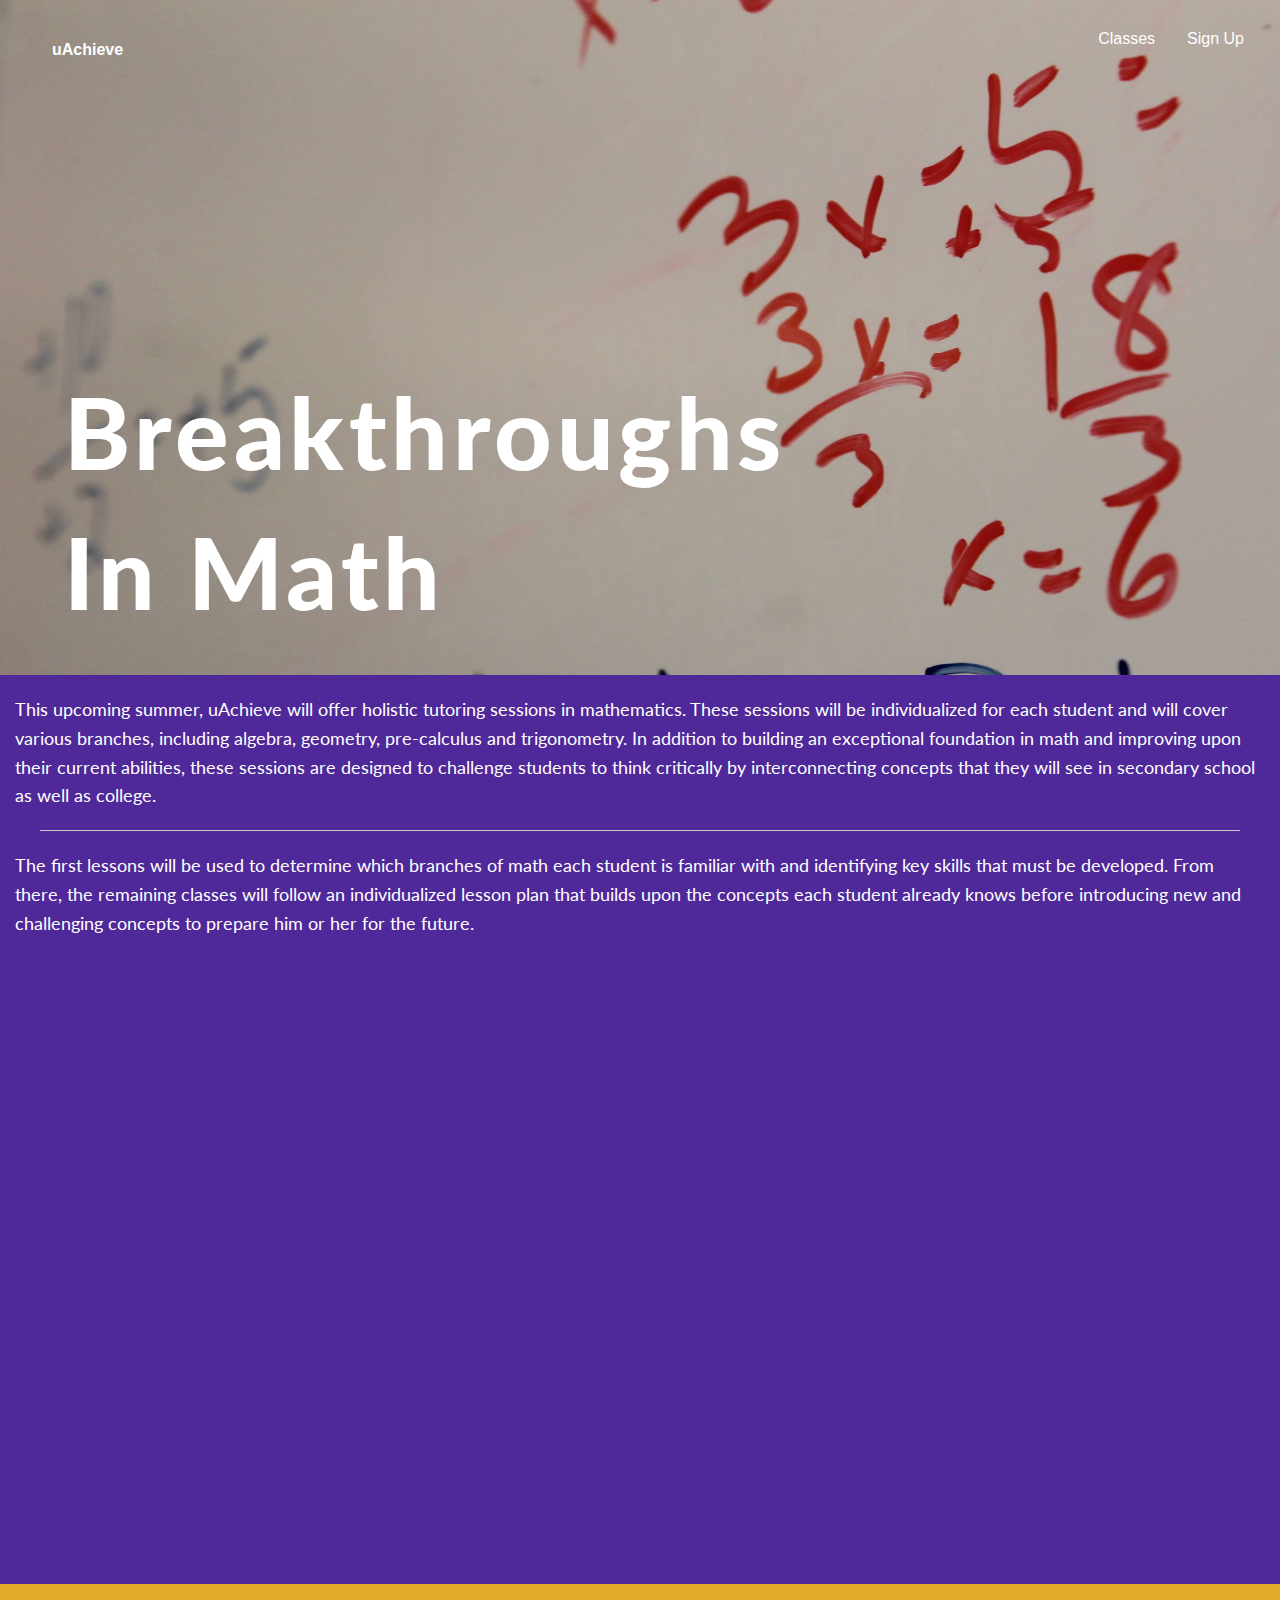
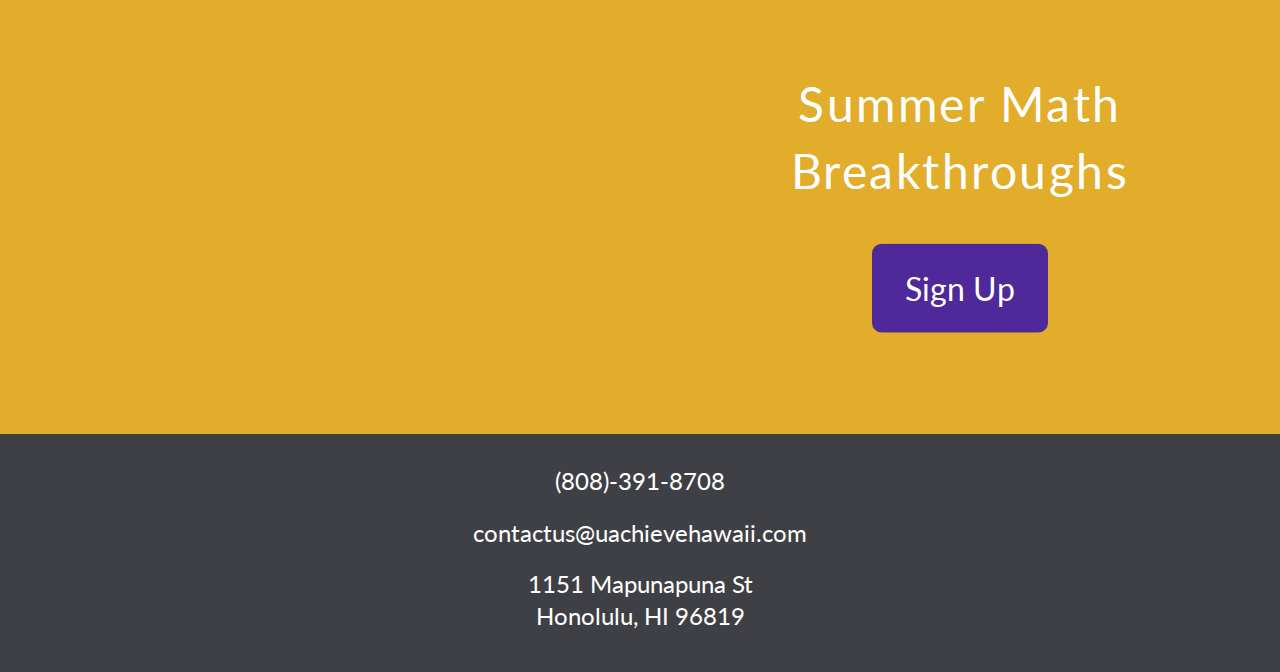
==== commit 370dc738: "classes mobile styling completed" ====
--- a/classes.html
+++ b/classes.html
@@ -37,8 +37,8 @@
       <!-- hero1 -->
       <div class="small-12 columns">
         <div class="hero1text">
-          <h1>uAchieve</h1>
-          <h2>Learning Center</h2>
+          <h1>Breakthroughs</h1>
+          <h1>In Math</h1>
         </div>
       </div>
     </div>
@@ -47,22 +47,19 @@
     <div class="row hero2 fullWidth">
       <div class="small-12 columns">
         <div class="hero2text">
-          <h1>Learning is the beginning.</h1>
-          <h2>Learning is the basis of all creation, invention, and ideas. We here at uAchieve Learning Center inspire, empower and educate the youth of Hawai’i with utmost enthusiasm.</h2>
+          <p>This upcoming summer, uAchieve will offer holistic tutoring sessions in mathematics. These sessions will be individualized for each student and will cover various branches, including algebra, geometry, pre-calculus and trigonometry. In addition to building an exceptional foundation in math and improving upon their current abilities, these sessions are designed to challenge students to think critically by interconnecting concepts that they will see in secondary school as well as college.</p>
+          <hr>
+          <p>The first lessons will be used to determine which branches of math each student is familiar with and identifying key skills that must be developed. From there, the remaining classes will follow an individualized lesson plan that builds upon the concepts each student already knows before introducing new and challenging concepts to prepare him or her for the future.</p>
         </div>
       </div>
     </div>
 
     <!-- hero3 -->
-    <div class="row hero3 fullWidth"></div>
-
-    <!-- hero4 -->
-    <div class="row hero4 fullWidth">
+    <div class="row hero3 fullWidth">
       <div class="small-12 columns">
-        <div class="hero4text">
-          <h1>My Teaching Philosophy</h1>
-          <h2>Alebra Matters</h2>
-          <h3>Algebra is the gateway to critical thinking. Algebra is the pre-requisite for all higher-level math and science in high school. Because many students fail to develop a solid math foundation, many students are unprepared for high school, college, and even work. If you want success in the 21st century . . .</h3> <a href="">Read More</a>
+        <div class="hero3text">
+          <h1>Summer Math Breakthroughs</h1>
+          <a class="button large" href="#">Sign Up</a>
         </div>
       </div>
     </div>
--- a/css/classes.css
+++ b/css/classes.css
@@ -27,22 +27,19 @@
     font-family: 'Lato';
     color: white;
     font-weight: 900;
-    text-align: center; }
+    text-align: left; }
   .hero1 .hero1text {
     position: absolute;
-    top: 50%;
-    left: 50%;
-    transform: translate(-50%, -50%); }
+    bottom: 5%;
+    left: 5%; }
     .hero1 .hero1text h1 {
-      font-size: 48px;
-      letter-spacing: 4.5px; }
-    .hero1 .hero1text h2 {
-      font-size: 24px;
-      letter-spacing: 3px; }
+      font-size: 36px;
+      letter-spacing: 4.5px;
+      margin-bottom: 0px; }
 
 .hero2 {
   position: relative;
-  height: 50vh;
+  height: 101vh;
   background-color: #4f299a; }
   .hero2 .hero2text h1, .hero2 h2 {
     width: 300px;
@@ -50,10 +47,7 @@
     font-family: 'Lato';
     text-align: center; }
   .hero2 .hero2text {
-    position: absolute;
-    top: 50%;
-    left: 50%;
-    transform: translate(-50%, -50%); }
+    padding-top: 20px; }
     .hero2 .hero2text h1 {
       font-size: 24px;
       font-weight: 900;
@@ -61,37 +55,39 @@
       margin-bottom: 20px; }
     .hero2 .hero2text h2 {
       font-size: 20px; }
+    .hero2 .hero2text p {
+      color: white;
+      text-align: left;
+      font-family: 'Lato';
+      width: 100%;
+      font-size: 18px; }
 
 .hero3 {
-  height: 40vh;
-  background: #fff url("../img/andyteaching.jpg") no-repeat left top;
-  background-size: 100% 100%; }
-
-.hero4 {
-  background-color: #e1ad2a; }
-  .hero4 .hero4text h1, .hero4 h2, .hero4 h3 {
+  background-color: #e1ad2a;
+  position: relative;
+  height: 40vh; }
+  .hero3 .hero3text h1 {
     color: white;
     font-family: 'Lato';
-    text-align: left; }
-  .hero4 .hero4text {
-    padding-top: 20px;
-    margin-bottom: 30px; }
-    .hero4 .hero4text h1 {
+    display: inline-block; }
+  .hero3 .hero3text {
+    position: absolute;
+    top: 50%;
+    left: 50%;
+    transform: translate(-50%, -50%);
+    text-align: center; }
+    .hero3 .hero3text h1 {
       font-size: 28px;
       letter-spacing: 2.5px;
-      margin-bottom: 10px; }
-    .hero4 .hero4text h2 {
-      font-size: 24px;
-      letter-spacing: 2px; }
-    .hero4 .hero4text h3 {
-      font-size: 20px;
-      display: inline;
-      margin-bottom: 5px; }
-    .hero4 .hero4text a {
+      margin-bottom: 10px;
+      width: 100%; }
+    .hero3 .hero3text a {
       color: white;
-      text-decoration: underline;
+      background-color: #4f299a;
+      border-radius: 10px;
       font-family: 'Lato';
-      font-size: 18px; }
+      font-size: 32px;
+      text-align: center; }
 
 .footer {
   background-color: #3F4045; }
@@ -123,20 +119,14 @@
   .top-bar, .top-bar ul {
     padding: 10px; }
     .top-bar li, .top-bar ul li {
-      border: none; }
-  /* andyteaching res change on tablet */
-  .hero3 {
-    background-position: 50% 50%;
-    background-size: cover; } }
+      border: none; } }
 
 /* iphone 6 landscape */
 @media only screen and (min-device-width: 375px) and (max-device-width: 667px) and (-webkit-min-device-pixel-ratio: 2) and (orientation: landscape) {
   .hero1 {
     height: 75vh; }
   .hero2 {
-    height: 90vh; }
-  .hero3 {
-    height: 70vh; } }
+    height: 90vh; } }
 
 /* Medium only */
 /* Large and up */
@@ -160,25 +150,23 @@
     font-size: 32px;
     width: 100%; }
   .hero3 {
-    height: 60vh; }
-  .hero4 {
     position: relative;
     height: 50vh; }
-    .hero4 .hero4text {
+    .hero3 .hero3text {
       position: absolute;
       top: 50%;
       transform: translateY(-50%);
       padding: 0px 20px 0px 20px;
       margin: 0px; }
-      .hero4 .hero4text h1 {
+      .hero3 .hero3text h1 {
         font-size: 48px;
         margin-bottom: 40px; }
-      .hero4 .hero4text h2 {
+      .hero3 .hero3text h2 {
         font-size: 40px;
         margin-bottom: 15px; }
-      .hero4 .hero4text h3 {
+      .hero3 .hero3text h3 {
         font-size: 32px; }
-      .hero4 .hero4text a {
+      .hero3 .hero3text a {
         font-size: 32px; }
   .footer .footerText h1 {
     font-size: 24px; } }
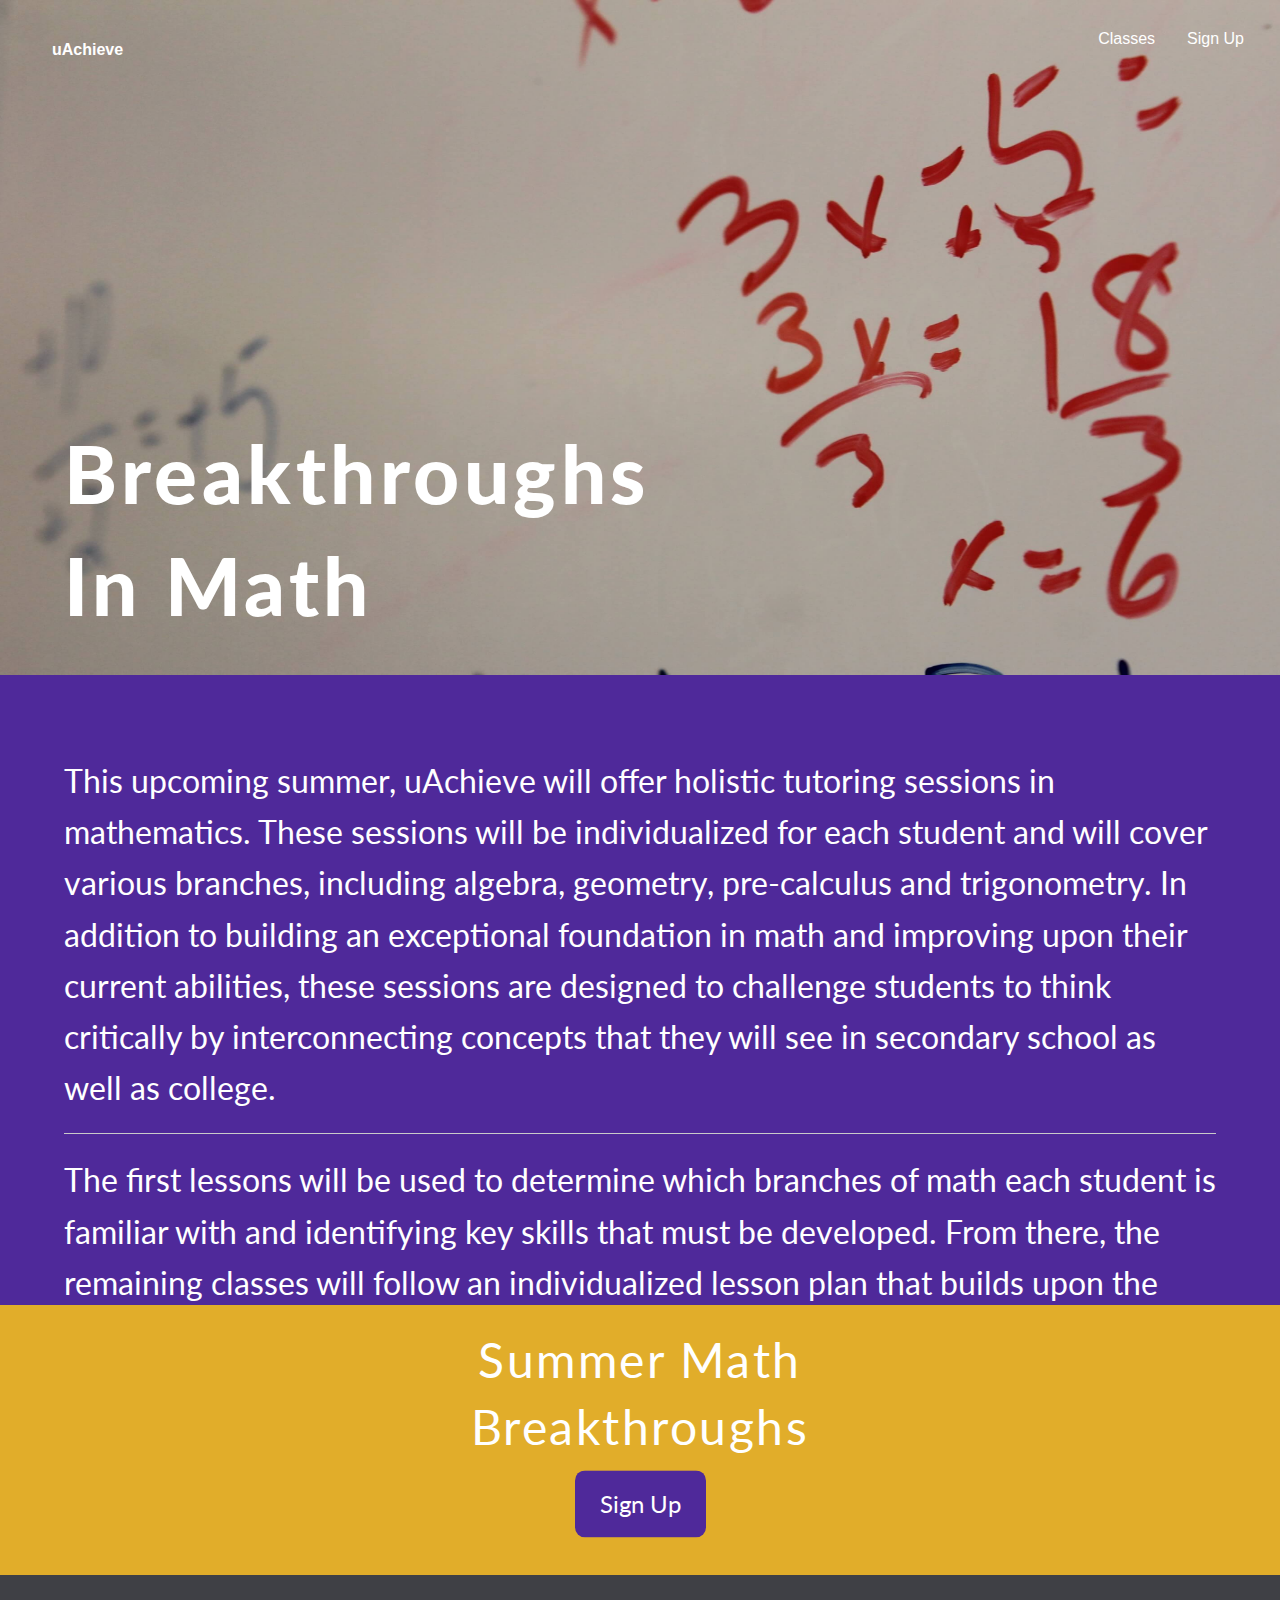
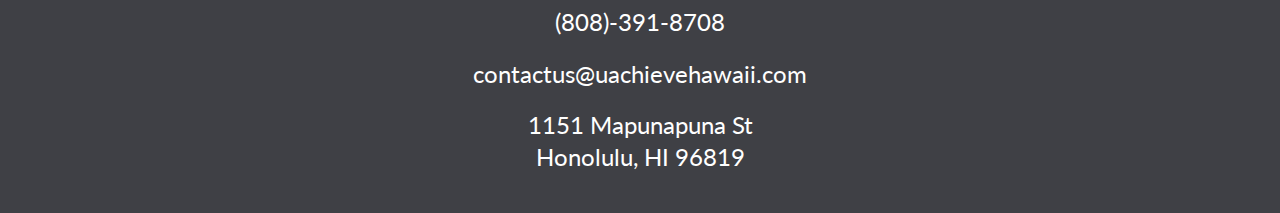
==== commit 1a698509: "classes all styling complete" ====
--- a/classes.html
+++ b/classes.html
@@ -48,7 +48,7 @@
       <div class="small-12 columns">
         <div class="hero2text">
           <p>This upcoming summer, uAchieve will offer holistic tutoring sessions in mathematics. These sessions will be individualized for each student and will cover various branches, including algebra, geometry, pre-calculus and trigonometry. In addition to building an exceptional foundation in math and improving upon their current abilities, these sessions are designed to challenge students to think critically by interconnecting concepts that they will see in secondary school as well as college.</p>
-          <hr>
+          <hr class="fullWidth">
           <p>The first lessons will be used to determine which branches of math each student is familiar with and identifying key skills that must be developed. From there, the remaining classes will follow an individualized lesson plan that builds upon the concepts each student already knows before introducing new and challenging concepts to prepare him or her for the future.</p>
         </div>
       </div>
--- a/css/classes.css
+++ b/css/classes.css
@@ -38,8 +38,7 @@
       margin-bottom: 0px; }
 
 .hero2 {
-  position: relative;
-  height: 101vh;
+  height: 700px;
   background-color: #4f299a; }
   .hero2 .hero2text h1, .hero2 h2 {
     width: 300px;
@@ -47,14 +46,7 @@
     font-family: 'Lato';
     text-align: center; }
   .hero2 .hero2text {
-    padding-top: 20px; }
-    .hero2 .hero2text h1 {
-      font-size: 24px;
-      font-weight: 900;
-      letter-spacing: 4px;
-      margin-bottom: 20px; }
-    .hero2 .hero2text h2 {
-      font-size: 20px; }
+    padding-top: 30px; }
     .hero2 .hero2text p {
       color: white;
       text-align: left;
@@ -65,7 +57,8 @@
 .hero3 {
   background-color: #e1ad2a;
   position: relative;
-  height: 40vh; }
+  height: 40vh;
+  width: 100%; }
   .hero3 .hero3text h1 {
     color: white;
     font-family: 'Lato';
@@ -77,16 +70,15 @@
     transform: translate(-50%, -50%);
     text-align: center; }
     .hero3 .hero3text h1 {
-      font-size: 28px;
+      font-size: 22px;
       letter-spacing: 2.5px;
-      margin-bottom: 10px;
-      width: 100%; }
+      margin-bottom: 10px; }
     .hero3 .hero3text a {
       color: white;
       background-color: #4f299a;
       border-radius: 10px;
       font-family: 'Lato';
-      font-size: 32px;
+      font-size: 24px;
       text-align: center; }
 
 .footer {
@@ -119,14 +111,32 @@
   .top-bar, .top-bar ul {
     padding: 10px; }
     .top-bar li, .top-bar ul li {
-      border: none; } }
+      border: none; }
+  .hero1 {
+    height: 40vh; }
+    .hero1 .hero1text h1 {
+      font-size: 48px; }
+  .hero2 {
+    height: 65vh; }
+    .hero2 .hero2text {
+      padding-top: 50px;
+      padding-left: 20px;
+      padding-right: 20px; }
+      .hero2 .hero2text p {
+        font-size: 24px; }
+  .hero3 {
+    height: 30vh; }
+    .hero3 .hero3text h1 {
+      font-size: 32px; } }
 
 /* iphone 6 landscape */
 @media only screen and (min-device-width: 375px) and (max-device-width: 667px) and (-webkit-min-device-pixel-ratio: 2) and (orientation: landscape) {
   .hero1 {
     height: 75vh; }
   .hero2 {
-    height: 90vh; } }
+    height: 750px; }
+  .hero3 {
+    height: 300px; } }
 
 /* Medium only */
 /* Large and up */
@@ -139,35 +149,21 @@
   .hero1 {
     height: 75vh; }
     .hero1 .hero1text h1 {
-      font-size: 100px; }
-    .hero1 .hero1text h2 {
-      font-size: 48px; }
-  .hero2 .hero2text h1 {
+      font-size: 80px; }
+  .hero2 {
+    /* position already relative */
+    height: 70vh; }
+    .hero2 .hero2text {
+      position: absolute;
+      left: 5%;
+      padding-left: 0;
+      padding-right: 5%;
+      margin-top: 30px; }
+      .hero2 .hero2text p {
+        font-size: 32px; }
+  .hero3 .hero3text h1 {
     font-size: 48px;
-    width: 100%;
-    margin-bottom: 30px; }
-  .hero2 .hero2text h2 {
-    font-size: 32px;
-    width: 100%; }
-  .hero3 {
-    position: relative;
-    height: 50vh; }
-    .hero3 .hero3text {
-      position: absolute;
-      top: 50%;
-      transform: translateY(-50%);
-      padding: 0px 20px 0px 20px;
-      margin: 0px; }
-      .hero3 .hero3text h1 {
-        font-size: 48px;
-        margin-bottom: 40px; }
-      .hero3 .hero3text h2 {
-        font-size: 40px;
-        margin-bottom: 15px; }
-      .hero3 .hero3text h3 {
-        font-size: 32px; }
-      .hero3 .hero3text a {
-        font-size: 32px; }
+    display: block; }
   .footer .footerText h1 {
     font-size: 24px; } }
 
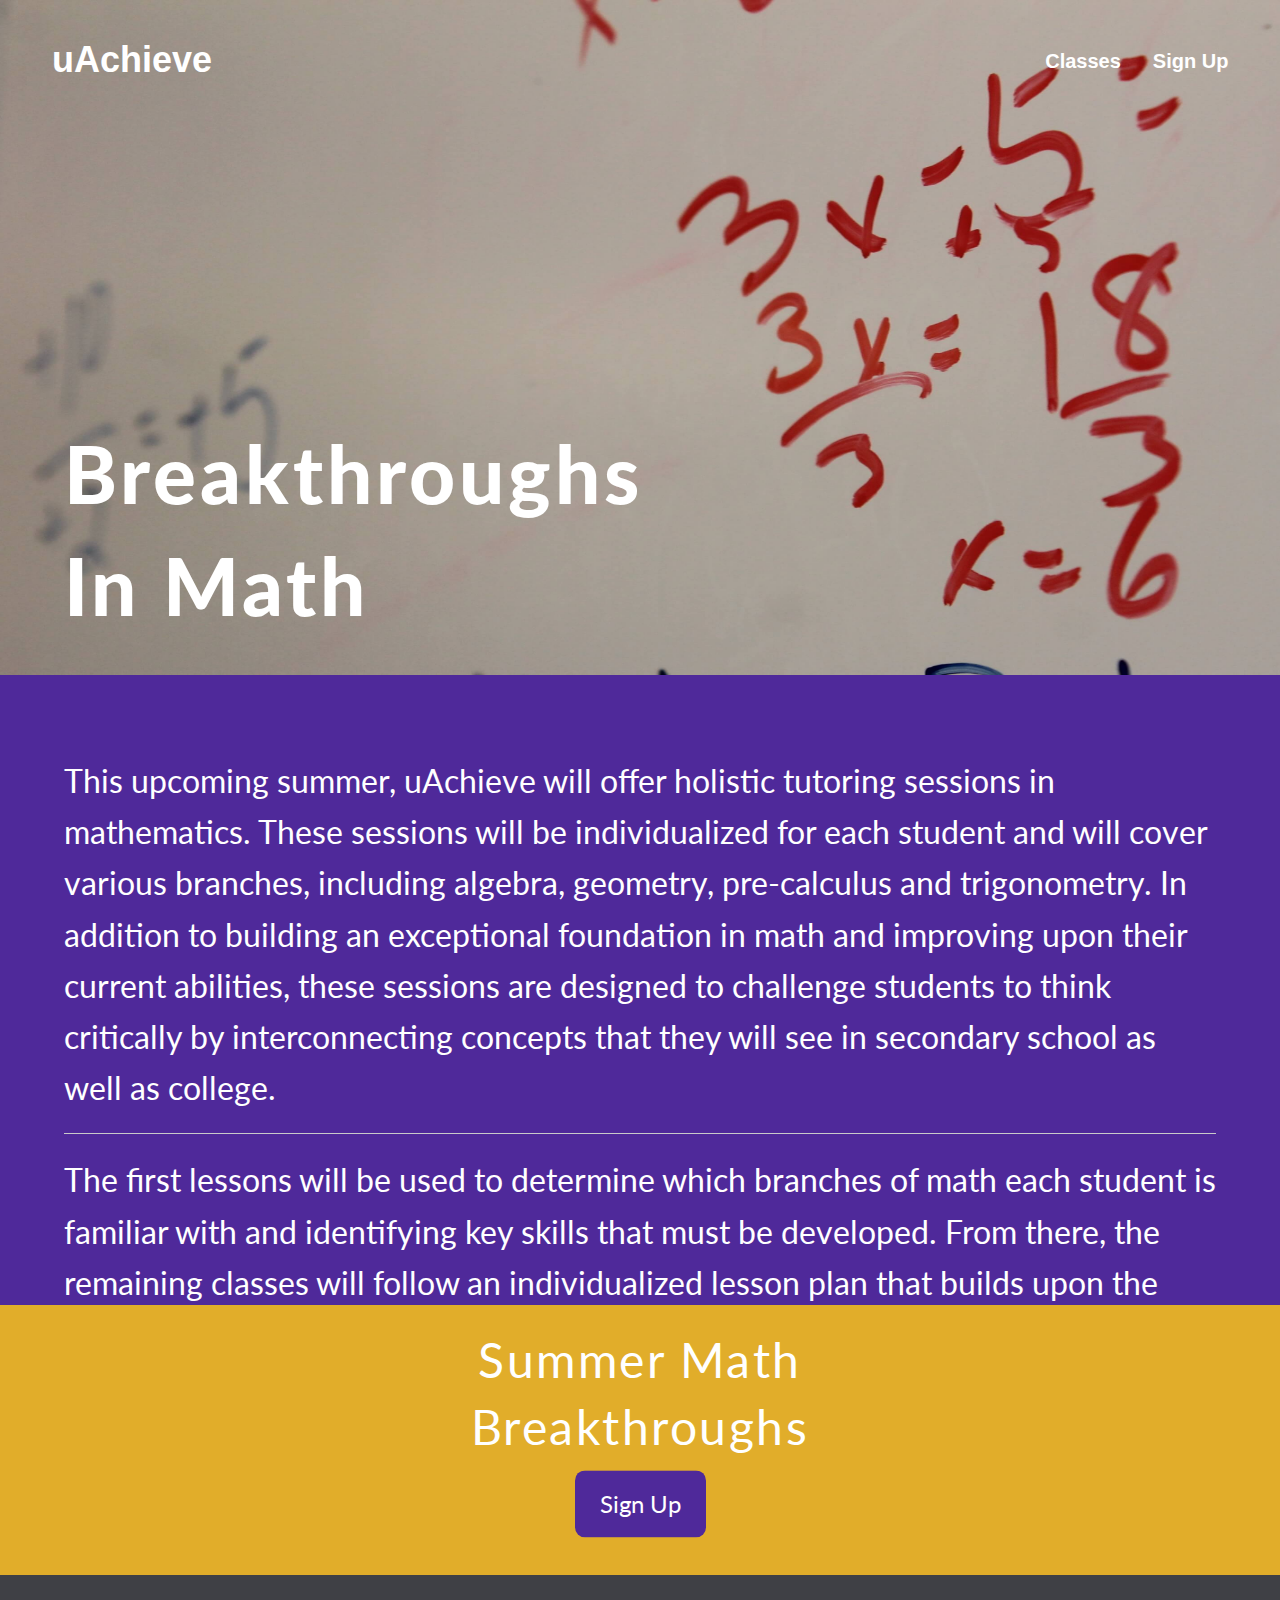
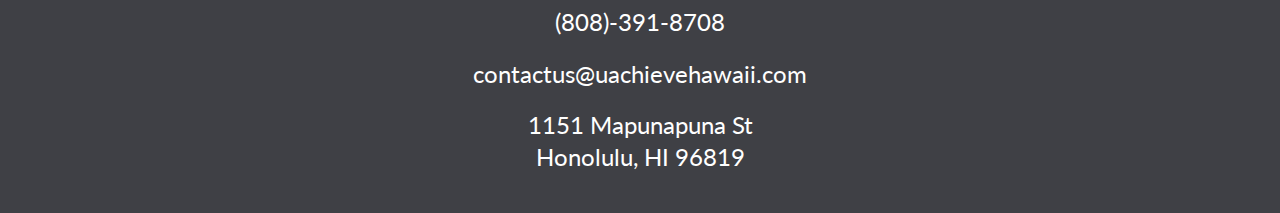
==== commit f0a198eb: "finalized nav" ====
--- a/classes.html
+++ b/classes.html
@@ -24,7 +24,7 @@
           <ul class="vertical medium-horizontal menu">
             <li class="show-for-small-only"><a href="index.html">Home</a></li>
             <li><a href="classes.html">Classes</a></li>
-            <li><a href="#">Sign Up</a></li>
+            <li><a href="signup.html">Sign Up</a></li>
           </ul>
         </div>
         <div class="top-bar-left">
--- a/css/classes.css
+++ b/css/classes.css
@@ -1,170 +1 @@
-/* nav */
-.title-bar {
-  float: right;
-  background-color: transparent; }
-
-.top-bar, .top-bar ul {
-  /* mobile top bar transparent */
-  background-color: transparent;
-  /* borders for each menu item */
-  /* link colors white */ }
-  .top-bar li, .top-bar ul li {
-    border-bottom: 1px solid white; }
-  .top-bar a, .top-bar ul a {
-    color: white; }
-
-.top-bar-right {
-  clear: right;
-  text-align: right; }
-
-/* hero1 */
-.hero1 {
-  position: relative;
-  height: 50vh;
-  background: #fff url("../img/whiteboard.jpg") no-repeat fixed center center;
-  background-size: 150% 100%; }
-  .hero1 .hero1text h1, .hero1 h2 {
-    font-family: 'Lato';
-    color: white;
-    font-weight: 900;
-    text-align: left; }
-  .hero1 .hero1text {
-    position: absolute;
-    bottom: 5%;
-    left: 5%; }
-    .hero1 .hero1text h1 {
-      font-size: 36px;
-      letter-spacing: 4.5px;
-      margin-bottom: 0px; }
-
-.hero2 {
-  height: 700px;
-  background-color: #4f299a; }
-  .hero2 .hero2text h1, .hero2 h2 {
-    width: 300px;
-    color: white;
-    font-family: 'Lato';
-    text-align: center; }
-  .hero2 .hero2text {
-    padding-top: 30px; }
-    .hero2 .hero2text p {
-      color: white;
-      text-align: left;
-      font-family: 'Lato';
-      width: 100%;
-      font-size: 18px; }
-
-.hero3 {
-  background-color: #e1ad2a;
-  position: relative;
-  height: 40vh;
-  width: 100%; }
-  .hero3 .hero3text h1 {
-    color: white;
-    font-family: 'Lato';
-    display: inline-block; }
-  .hero3 .hero3text {
-    position: absolute;
-    top: 50%;
-    left: 50%;
-    transform: translate(-50%, -50%);
-    text-align: center; }
-    .hero3 .hero3text h1 {
-      font-size: 22px;
-      letter-spacing: 2.5px;
-      margin-bottom: 10px; }
-    .hero3 .hero3text a {
-      color: white;
-      background-color: #4f299a;
-      border-radius: 10px;
-      font-family: 'Lato';
-      font-size: 24px;
-      text-align: center; }
-
-.footer {
-  background-color: #3F4045; }
-  .footer .footerText {
-    padding-top: 30px;
-    margin-bottom: 30px; }
-    .footer .footerText h1 {
-      color: white;
-      text-align: center;
-      font-family: 'Lato';
-      padding-bottom: 10px;
-      font-size: 20px; }
-    .footer .footerText h1:last-child {
-      margin-top: -10px; }
-    .footer .footerText h1:nth-last-child(2) {
-      padding-bottom: 0px; }
-
-/* Small only */
-/* Medium and up */
-@media screen and (min-width: 40em) {
-  /* nav */
-  /* mobile specification reset */
-  .top-bar-right {
-    clear: none;
-    text-align: left; }
-  /* uAchieve logo white */
-  .top-bar-left li {
-    color: white; }
-  .top-bar, .top-bar ul {
-    padding: 10px; }
-    .top-bar li, .top-bar ul li {
-      border: none; }
-  .hero1 {
-    height: 40vh; }
-    .hero1 .hero1text h1 {
-      font-size: 48px; }
-  .hero2 {
-    height: 65vh; }
-    .hero2 .hero2text {
-      padding-top: 50px;
-      padding-left: 20px;
-      padding-right: 20px; }
-      .hero2 .hero2text p {
-        font-size: 24px; }
-  .hero3 {
-    height: 30vh; }
-    .hero3 .hero3text h1 {
-      font-size: 32px; } }
-
-/* iphone 6 landscape */
-@media only screen and (min-device-width: 375px) and (max-device-width: 667px) and (-webkit-min-device-pixel-ratio: 2) and (orientation: landscape) {
-  .hero1 {
-    height: 75vh; }
-  .hero2 {
-    height: 750px; }
-  .hero3 {
-    height: 300px; } }
-
-/* Medium only */
-/* Large and up */
-@media screen and (min-width: 64em) {
-  .fullWidth {
-    width: 100%;
-    margin-left: auto;
-    margin-right: auto;
-    max-width: initial; }
-  .hero1 {
-    height: 75vh; }
-    .hero1 .hero1text h1 {
-      font-size: 80px; }
-  .hero2 {
-    /* position already relative */
-    height: 70vh; }
-    .hero2 .hero2text {
-      position: absolute;
-      left: 5%;
-      padding-left: 0;
-      padding-right: 5%;
-      margin-top: 30px; }
-      .hero2 .hero2text p {
-        font-size: 32px; }
-  .hero3 .hero3text h1 {
-    font-size: 48px;
-    display: block; }
-  .footer .footerText h1 {
-    font-size: 24px; } }
-
-/* Large only */
+.title-bar{float:right;background-color:transparent}.top-bar,.top-bar ul{background-color:transparent}.top-bar li,.top-bar ul li{border-bottom:1px solid white}.top-bar a,.top-bar ul a{color:white}.top-bar-right{clear:right;text-align:right}.hero1{position:relative;height:50vh;background:#fff url("../img/whiteboard.jpg") no-repeat fixed center center;background-size:150% 100%}.hero1 .hero1text h1,.hero1 h2{font-family:'Lato';color:white;font-weight:900;text-align:left}.hero1 .hero1text{position:absolute;bottom:5%;left:5%}.hero1 .hero1text h1{font-size:36px;letter-spacing:4px;margin-bottom:0px}.hero2{height:700px;background-color:#4f299a}.hero2 .hero2text h1,.hero2 h2{width:300px;color:white;font-family:'Lato';text-align:center}.hero2 .hero2text{padding-top:30px}.hero2 .hero2text p{color:white;text-align:left;font-family:'Lato';width:100%;font-size:18px}.hero3{background-color:#e1ad2a;position:relative;height:40vh;width:100%}.hero3 .hero3text h1{color:white;font-family:'Lato';display:inline-block}.hero3 .hero3text{position:absolute;top:50%;left:50%;transform:translate(-50%, -50%);text-align:center}.hero3 .hero3text h1{font-size:22px;letter-spacing:2.5px;margin-bottom:10px}.hero3 .hero3text a{color:white;background-color:#4f299a;border-radius:10px;font-family:'Lato';font-size:24px;text-align:center}.footer{background-color:#3F4045}.footer .footerText{padding-top:30px;margin-bottom:30px}.footer .footerText h1{color:white;text-align:center;font-family:'Lato';padding-bottom:10px;font-size:20px}.footer .footerText h1:last-child{margin-top:-10px}.footer .footerText h1:nth-last-child(2){padding-bottom:0px}@media screen and (min-width: 40em){.top-bar-right{clear:none;text-align:left}.top-bar-left li{color:white}.top-bar,.top-bar ul{padding:10px}.top-bar li,.top-bar ul li{border:none}.top-bar a,.top-bar ul a{font-size:20px;font-weight:600}.top-bar-left .menu a{font-size:36px}.top-bar{position:relative}.top-bar-right{position:absolute;top:50%;right:2%;transform:translateY(-50%)}.hero1{height:450px}.hero1 .hero1text h1{font-size:48px}.hero2{height:65vh}.hero2 .hero2text{padding-top:50px;padding-left:20px;padding-right:20px}.hero2 .hero2text p{font-size:24px}.hero3{height:30vh}.hero3 .hero3text h1{font-size:32px}}@media only screen and (min-device-width: 375px) and (max-device-width: 667px) and (-webkit-min-device-pixel-ratio: 2) and (orientation: landscape){.hero1{height:75vh}.hero2{height:750px}.hero3{height:300px}}@media screen and (min-width: 64em){.fullWidth{width:100%;margin-left:auto;margin-right:auto;max-width:initial}.hero1{height:75vh}.hero1 .hero1text h1{font-size:80px}.hero2{height:70vh}.hero2 .hero2text{position:absolute;left:5%;padding-left:0;padding-right:5%;margin-top:30px}.hero2 .hero2text p{font-size:32px}.hero3 .hero3text h1{font-size:48px;display:block}.footer .footerText h1{font-size:24px}}
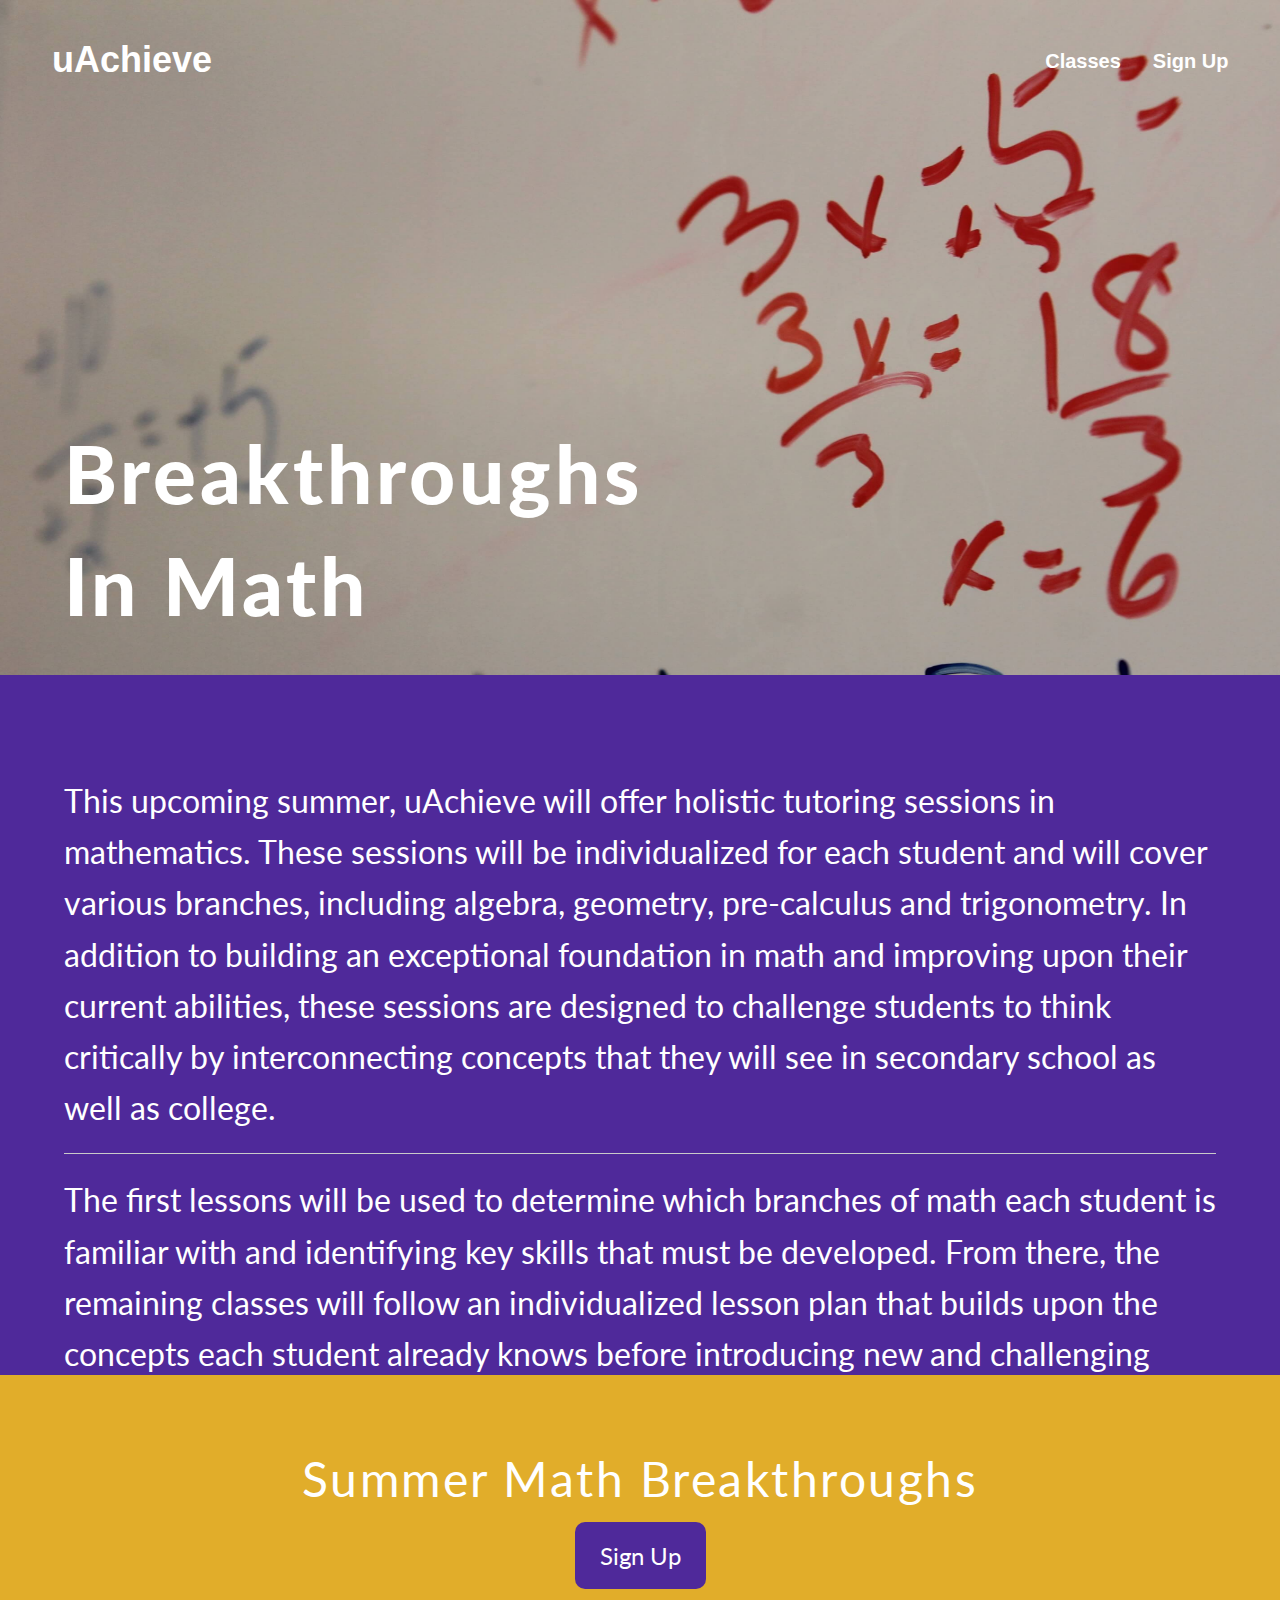
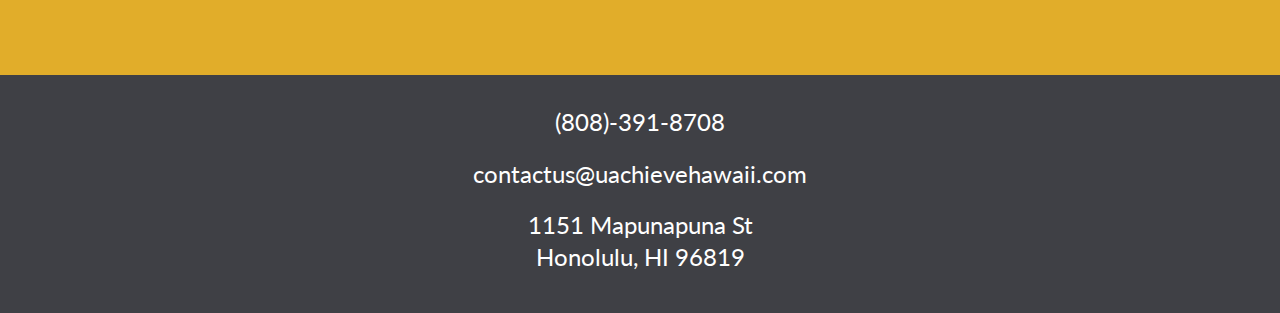
==== commit 97e0ab24: "both uachievehawaii.com repo and uachieve2 to have same HTML" ====
--- a/classes.html
+++ b/classes.html
@@ -8,11 +8,19 @@
     <link rel="stylesheet" href="css/app.css">
     <link rel="stylesheet" href="css/classes.css">
     <link href="https://fonts.googleapis.com/css?family=Lato" rel="stylesheet">
+    <script>
+      (function(i,s,o,g,r,a,m){i['GoogleAnalyticsObject']=r;i[r]=i[r]||function(){
+      (i[r].q=i[r].q||[]).push(arguments)},i[r].l=1*new Date();a=s.createElement(o),
+      m=s.getElementsByTagName(o)[0];a.async=1;a.src=g;m.parentNode.insertBefore(a,m)
+      })(window,document,'script','https://www.google-analytics.com/analytics.js','ga');
+
+      ga('create', 'UA-58343903-3', 'auto');
+      ga('send', 'pageview');
+      
+    </script>
   </head>
   <body>
-
-
-
+  
     <div class="row hero1 fullWidth">
     <!-- nav -->
       <div class="title-bar" data-responsive-toggle="da-menu" data-hide-for="medium">
@@ -22,14 +30,14 @@
       <div class="top-bar" id="da-menu">
         <div class="top-bar-right">
           <ul class="vertical medium-horizontal menu">
-            <li class="show-for-small-only"><a href="index.html">Home</a></li>
-            <li><a href="classes.html">Classes</a></li>
-            <li><a href="signup.html">Sign Up</a></li>
+            <li class="show-for-small-only"><a href="/">Home</a></li>
+            <li><a href="/classes">Classes</a></li>
+            <li><a href="/signup">Sign Up</a></li>
           </ul>
         </div>
         <div class="top-bar-left">
           <ul class="menu">
-            <li class="menu-text show-for-medium"><a href="index.html">uAchieve</a></li>
+            <li class="menu-text show-for-medium"><a href="/">uAchieve</a></li>
           </ul>
         </div>
       </div>
@@ -59,7 +67,7 @@
       <div class="small-12 columns">
         <div class="hero3text">
           <h1>Summer Math Breakthroughs</h1>
-          <a class="button large" href="#">Sign Up</a>
+          <a class="button large" href="/signup">Sign Up</a>
         </div>
       </div>
     </div>
--- a/css/classes.css
+++ b/css/classes.css
@@ -1 +1 @@
-.title-bar{float:right;background-color:transparent}.top-bar,.top-bar ul{background-color:transparent}.top-bar li,.top-bar ul li{border-bottom:1px solid white}.top-bar a,.top-bar ul a{color:white}.top-bar-right{clear:right;text-align:right}.hero1{position:relative;height:50vh;background:#fff url("../img/whiteboard.jpg") no-repeat fixed center center;background-size:150% 100%}.hero1 .hero1text h1,.hero1 h2{font-family:'Lato';color:white;font-weight:900;text-align:left}.hero1 .hero1text{position:absolute;bottom:5%;left:5%}.hero1 .hero1text h1{font-size:36px;letter-spacing:4px;margin-bottom:0px}.hero2{height:700px;background-color:#4f299a}.hero2 .hero2text h1,.hero2 h2{width:300px;color:white;font-family:'Lato';text-align:center}.hero2 .hero2text{padding-top:30px}.hero2 .hero2text p{color:white;text-align:left;font-family:'Lato';width:100%;font-size:18px}.hero3{background-color:#e1ad2a;position:relative;height:40vh;width:100%}.hero3 .hero3text h1{color:white;font-family:'Lato';display:inline-block}.hero3 .hero3text{position:absolute;top:50%;left:50%;transform:translate(-50%, -50%);text-align:center}.hero3 .hero3text h1{font-size:22px;letter-spacing:2.5px;margin-bottom:10px}.hero3 .hero3text a{color:white;background-color:#4f299a;border-radius:10px;font-family:'Lato';font-size:24px;text-align:center}.footer{background-color:#3F4045}.footer .footerText{padding-top:30px;margin-bottom:30px}.footer .footerText h1{color:white;text-align:center;font-family:'Lato';padding-bottom:10px;font-size:20px}.footer .footerText h1:last-child{margin-top:-10px}.footer .footerText h1:nth-last-child(2){padding-bottom:0px}@media screen and (min-width: 40em){.top-bar-right{clear:none;text-align:left}.top-bar-left li{color:white}.top-bar,.top-bar ul{padding:10px}.top-bar li,.top-bar ul li{border:none}.top-bar a,.top-bar ul a{font-size:20px;font-weight:600}.top-bar-left .menu a{font-size:36px}.top-bar{position:relative}.top-bar-right{position:absolute;top:50%;right:2%;transform:translateY(-50%)}.hero1{height:450px}.hero1 .hero1text h1{font-size:48px}.hero2{height:65vh}.hero2 .hero2text{padding-top:50px;padding-left:20px;padding-right:20px}.hero2 .hero2text p{font-size:24px}.hero3{height:30vh}.hero3 .hero3text h1{font-size:32px}}@media only screen and (min-device-width: 375px) and (max-device-width: 667px) and (-webkit-min-device-pixel-ratio: 2) and (orientation: landscape){.hero1{height:75vh}.hero2{height:750px}.hero3{height:300px}}@media screen and (min-width: 64em){.fullWidth{width:100%;margin-left:auto;margin-right:auto;max-width:initial}.hero1{height:75vh}.hero1 .hero1text h1{font-size:80px}.hero2{height:70vh}.hero2 .hero2text{position:absolute;left:5%;padding-left:0;padding-right:5%;margin-top:30px}.hero2 .hero2text p{font-size:32px}.hero3 .hero3text h1{font-size:48px;display:block}.footer .footerText h1{font-size:24px}}
+.title-bar{float:right;background-color:transparent}.top-bar,.top-bar ul{background-color:transparent}.top-bar li,.top-bar ul li{border-bottom:1px solid white}.top-bar a,.top-bar ul a{color:white}.top-bar-right{clear:right;text-align:right}.hero1{position:relative;height:50vh;background:#fff url("../img/whiteboard.jpg") no-repeat fixed center center;background-size:150% 100%}.hero1 .hero1text h1,.hero1 h2{font-family:'Lato';color:white;font-weight:900;text-align:left}.hero1 .hero1text{position:absolute;bottom:5%;left:5%}.hero1 .hero1text h1{font-size:36px;letter-spacing:4px;margin-bottom:0px}.hero2{height:700px;background-color:#4f299a}.hero2 .hero2text h1,.hero2 h2{width:300px;color:white;font-family:'Lato';text-align:center}.hero2 .hero2text{padding-top:30px}.hero2 .hero2text p{color:white;text-align:left;font-family:'Lato';width:100%;font-size:18px}.hero3{background-color:#e1ad2a;position:relative;height:40vh;width:100%}.hero3 .hero3text h1{color:white;font-family:'Lato';display:inline-block}.hero3 .hero3text{position:absolute;top:50%;left:50%;transform:translate(-50%, -50%);text-align:center}.hero3 .hero3text h1{font-size:22px;letter-spacing:2.5px;margin-bottom:10px}.hero3 .hero3text a{color:white;background-color:#4f299a;border-radius:10px;font-family:'Lato';font-size:24px;text-align:center}.footer{background-color:#3F4045}.footer .footerText{padding-top:30px;margin-bottom:30px}.footer .footerText h1{color:white;text-align:center;font-family:'Lato';padding-bottom:10px;font-size:20px}.footer .footerText h1:last-child{margin-top:-10px}.footer .footerText h1:nth-last-child(2){padding-bottom:0px}@media screen and (min-width: 40em){.top-bar-right{clear:none;text-align:left}.top-bar-left li{color:white}.top-bar,.top-bar ul{padding:10px}.top-bar li,.top-bar ul li{border:none}.top-bar a,.top-bar ul a{font-size:20px;font-weight:600}.top-bar-left .menu a{font-size:36px}.top-bar{position:relative}.top-bar-right{position:absolute;top:50%;right:2%;transform:translateY(-50%)}.hero1{height:450px}.hero1 .hero1text h1{font-size:48px}.hero2{height:750px}.hero2 .hero2text{padding-top:50px;padding-left:20px;padding-right:20px}.hero2 .hero2text p{font-size:24px}.hero3{height:30vh}.hero3 .hero3text h1{font-size:32px}}@media only screen and (min-device-width: 375px) and (max-device-width: 667px) and (-webkit-min-device-pixel-ratio: 2) and (orientation: landscape){.hero1{height:75vh}.hero2{height:750px}.hero3{height:300px}}@media screen and (min-width: 64em){.fullWidth{width:100%;margin-left:auto;margin-right:auto;max-width:initial}.hero1{height:75vh}.hero1 .hero1text h1{font-size:80px}.hero2{height:700px}.hero2 .hero2text{position:absolute;left:5%;padding-left:0;padding-right:5%;margin-top:50px}.hero2 .hero2text p{font-size:32px}.hero3{height:300px}.hero3 .hero3text{width:100%}.hero3 .hero3text h1{font-size:48px;display:block}.footer .footerText h1{font-size:24px}}
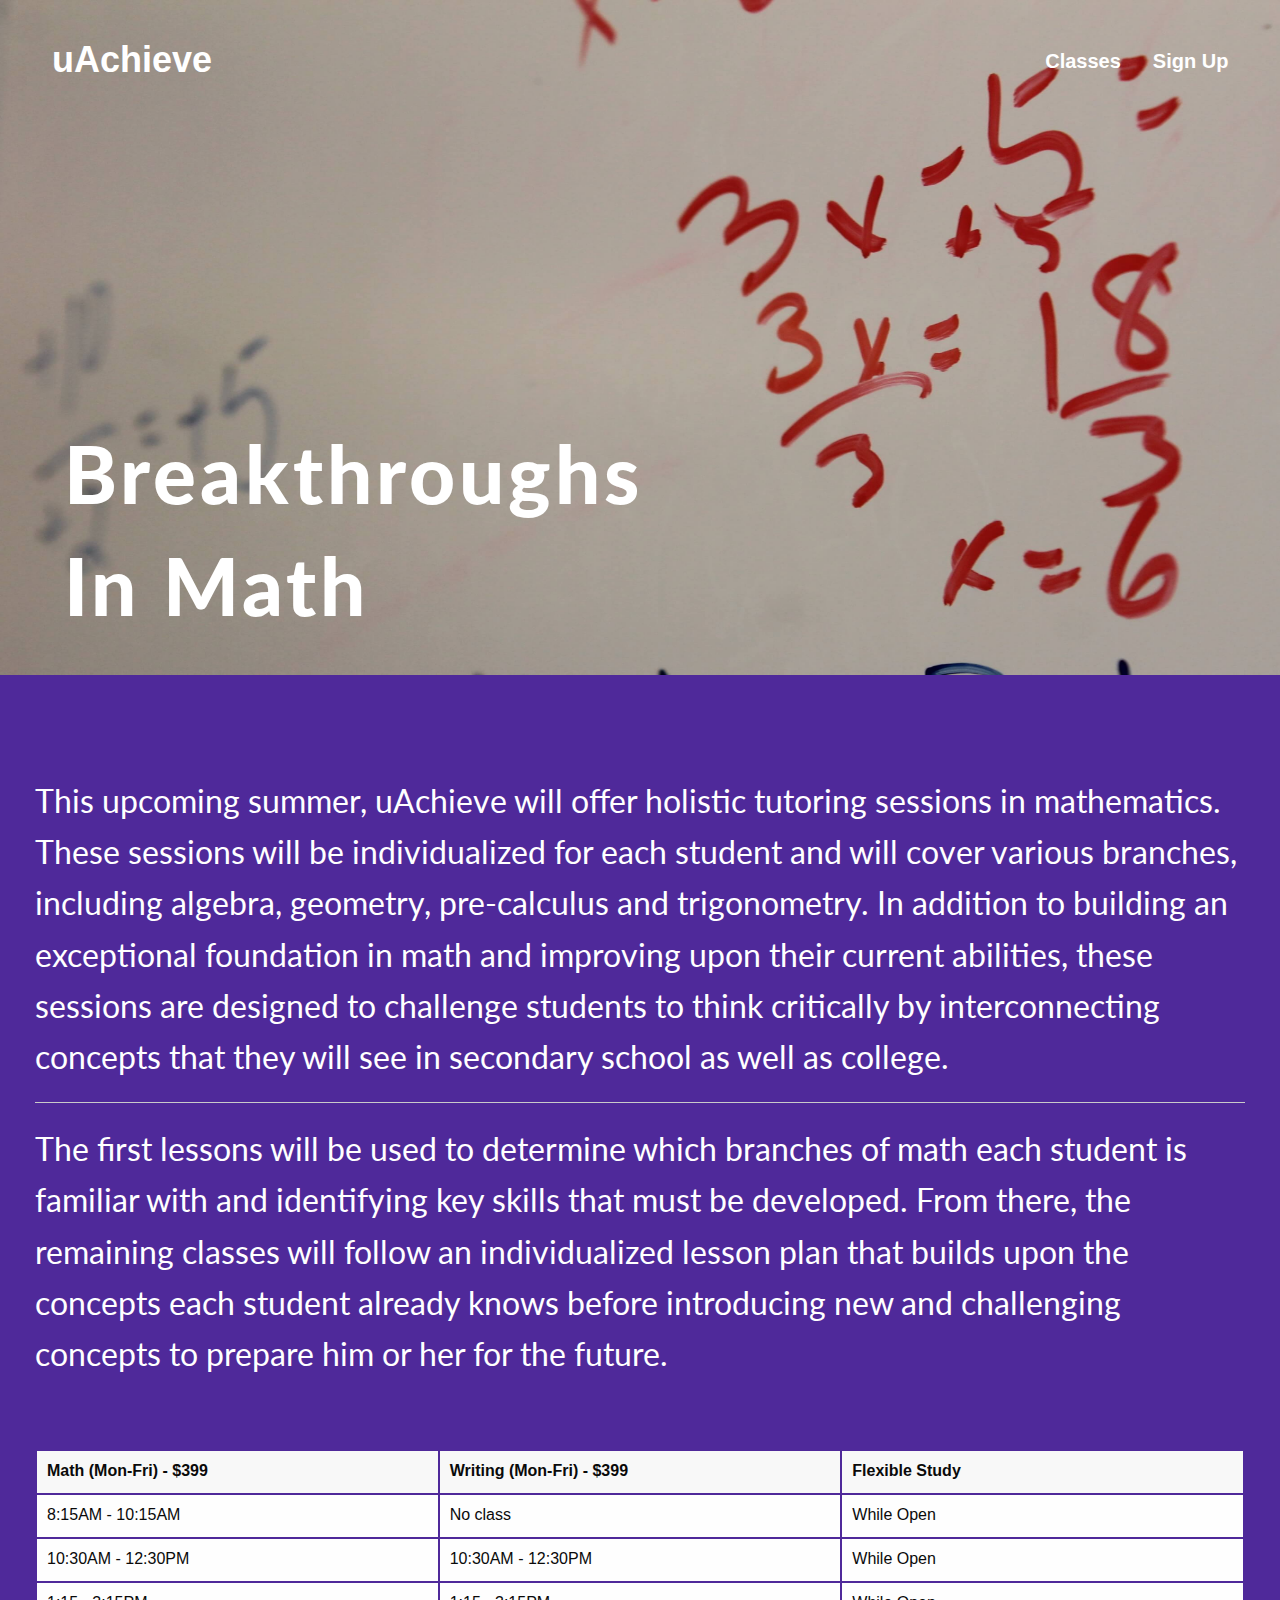
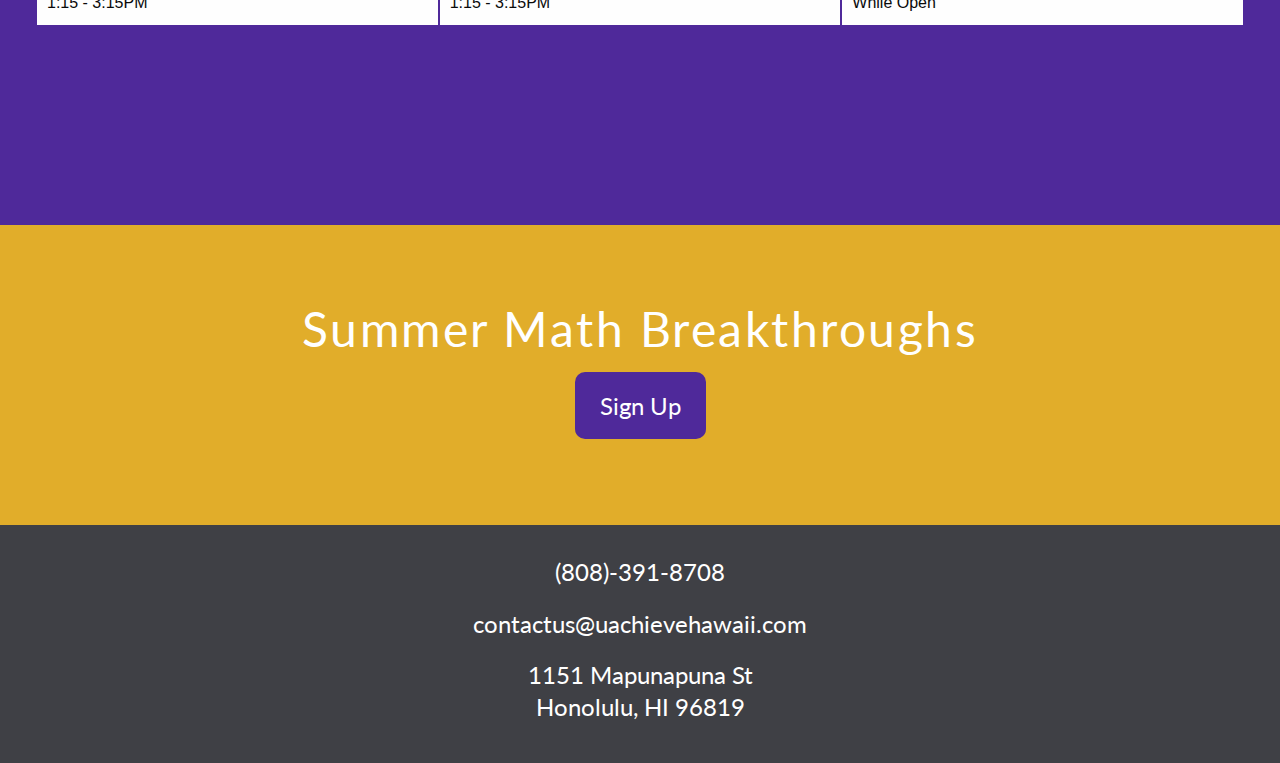
==== commit bd8ef61d: "added class table" ====
--- a/classes.html
+++ b/classes.html
@@ -4,7 +4,7 @@
     <meta charset="utf-8">
     <meta http-equiv="x-ua-compatible" content="ie=edge">
     <meta name="viewport" content="width=device-width, initial-scale=1.0">
-    <title>uAchieve 2</title>
+    <title>uAchieve</title>
     <link rel="stylesheet" href="css/app.css">
     <link rel="stylesheet" href="css/classes.css">
     <link href="https://fonts.googleapis.com/css?family=Lato" rel="stylesheet">
@@ -59,6 +59,37 @@
           <hr class="fullWidth">
           <p>The first lessons will be used to determine which branches of math each student is familiar with and identifying key skills that must be developed. From there, the remaining classes will follow an individualized lesson plan that builds upon the concepts each student already knows before introducing new and challenging concepts to prepare him or her for the future.</p>
         </div>
+
+        <div class="hero2table small-12 columns">
+          <table class="unstriped">
+            <thead>
+              <tr>
+                <th width="33%">Math (Mon-Fri) - $399</th>
+                <th width="33%">Writing (Mon-Fri) - $399</th>
+                <th width="33%">Flexible Study</th>
+              </tr>
+            </thead>
+            <tbody>
+              <tr>
+                <td>8:15AM - 10:15AM</td>
+                <td>No class</td>
+                <td>While Open</td>
+              </tr>
+              <tr>
+                <td>10:30AM - 12:30PM</td>
+                <td>10:30AM - 12:30PM</td>
+                <td>While Open</td>
+              </tr>
+              <tr>
+                <td>1:15 - 3:15PM</td>
+                <td>1:15 - 3:15PM</td>
+                <td>While Open</td>
+              </tr>
+            </tbody>
+          </table>
+        </div>
+
+
       </div>
     </div>
 
--- a/css/classes.css
+++ b/css/classes.css
@@ -1 +1 @@
-.title-bar{float:right;background-color:transparent}.top-bar,.top-bar ul{background-color:transparent}.top-bar li,.top-bar ul li{border-bottom:1px solid white}.top-bar a,.top-bar ul a{color:white}.top-bar-right{clear:right;text-align:right}.hero1{position:relative;height:50vh;background:#fff url("../img/whiteboard.jpg") no-repeat fixed center center;background-size:150% 100%}.hero1 .hero1text h1,.hero1 h2{font-family:'Lato';color:white;font-weight:900;text-align:left}.hero1 .hero1text{position:absolute;bottom:5%;left:5%}.hero1 .hero1text h1{font-size:36px;letter-spacing:4px;margin-bottom:0px}.hero2{height:700px;background-color:#4f299a}.hero2 .hero2text h1,.hero2 h2{width:300px;color:white;font-family:'Lato';text-align:center}.hero2 .hero2text{padding-top:30px}.hero2 .hero2text p{color:white;text-align:left;font-family:'Lato';width:100%;font-size:18px}.hero3{background-color:#e1ad2a;position:relative;height:40vh;width:100%}.hero3 .hero3text h1{color:white;font-family:'Lato';display:inline-block}.hero3 .hero3text{position:absolute;top:50%;left:50%;transform:translate(-50%, -50%);text-align:center}.hero3 .hero3text h1{font-size:22px;letter-spacing:2.5px;margin-bottom:10px}.hero3 .hero3text a{color:white;background-color:#4f299a;border-radius:10px;font-family:'Lato';font-size:24px;text-align:center}.footer{background-color:#3F4045}.footer .footerText{padding-top:30px;margin-bottom:30px}.footer .footerText h1{color:white;text-align:center;font-family:'Lato';padding-bottom:10px;font-size:20px}.footer .footerText h1:last-child{margin-top:-10px}.footer .footerText h1:nth-last-child(2){padding-bottom:0px}@media screen and (min-width: 40em){.top-bar-right{clear:none;text-align:left}.top-bar-left li{color:white}.top-bar,.top-bar ul{padding:10px}.top-bar li,.top-bar ul li{border:none}.top-bar a,.top-bar ul a{font-size:20px;font-weight:600}.top-bar-left .menu a{font-size:36px}.top-bar{position:relative}.top-bar-right{position:absolute;top:50%;right:2%;transform:translateY(-50%)}.hero1{height:450px}.hero1 .hero1text h1{font-size:48px}.hero2{height:750px}.hero2 .hero2text{padding-top:50px;padding-left:20px;padding-right:20px}.hero2 .hero2text p{font-size:24px}.hero3{height:30vh}.hero3 .hero3text h1{font-size:32px}}@media only screen and (min-device-width: 375px) and (max-device-width: 667px) and (-webkit-min-device-pixel-ratio: 2) and (orientation: landscape){.hero1{height:75vh}.hero2{height:750px}.hero3{height:300px}}@media screen and (min-width: 64em){.fullWidth{width:100%;margin-left:auto;margin-right:auto;max-width:initial}.hero1{height:75vh}.hero1 .hero1text h1{font-size:80px}.hero2{height:700px}.hero2 .hero2text{position:absolute;left:5%;padding-left:0;padding-right:5%;margin-top:50px}.hero2 .hero2text p{font-size:32px}.hero3{height:300px}.hero3 .hero3text{width:100%}.hero3 .hero3text h1{font-size:48px;display:block}.footer .footerText h1{font-size:24px}}
+.title-bar{float:right;background-color:transparent}.top-bar,.top-bar ul{background-color:transparent}.top-bar li,.top-bar ul li{border-bottom:1px solid white}.top-bar a,.top-bar ul a{color:white}.top-bar-right{clear:right;text-align:right}.hero1{position:relative;height:50vh;background:#fff url("../img/whiteboard.jpg") no-repeat fixed center center;background-size:150% 100%}.hero1 .hero1text h1,.hero1 h2{font-family:'Lato';color:white;font-weight:900;text-align:left}.hero1 .hero1text{position:absolute;bottom:5%;left:5%}.hero1 .hero1text h1{font-size:36px;letter-spacing:4px;margin-bottom:0px}.hero2{height:1000px;background-color:#4f299a}.hero2 .hero2text h1,.hero2 h2{width:300px;color:white;font-family:'Lato';text-align:center}.hero2 .hero2text{padding-top:30px}.hero2 .hero2text p{color:white;text-align:left;font-family:'Lato';width:100%;font-size:18px}.hero3{background-color:#e1ad2a;position:relative;height:40vh;width:100%}.hero3 .hero3text h1{color:white;font-family:'Lato';display:inline-block}.hero3 .hero3text{position:absolute;top:50%;left:50%;transform:translate(-50%, -50%);text-align:center}.hero3 .hero3text h1{font-size:22px;letter-spacing:2.5px;margin-bottom:10px}.hero3 .hero3text a{color:white;background-color:#4f299a;border-radius:10px;font-family:'Lato';font-size:24px;text-align:center}.footer{background-color:#3F4045}.footer .footerText{padding-top:30px;margin-bottom:30px}.footer .footerText h1{color:white;text-align:center;font-family:'Lato';padding-bottom:10px;font-size:20px}.footer .footerText h1:last-child{margin-top:-10px}.footer .footerText h1:nth-last-child(2){padding-bottom:0px}@media screen and (min-width: 40em){.top-bar-right{clear:none;text-align:left}.top-bar-left li{color:white}.top-bar,.top-bar ul{padding:10px}.top-bar li,.top-bar ul li{border:none}.top-bar a,.top-bar ul a{font-size:20px;font-weight:600}.top-bar-left .menu a{font-size:36px}.top-bar{position:relative}.top-bar-right{position:absolute;top:50%;right:2%;transform:translateY(-50%)}.hero1{height:450px}.hero1 .hero1text h1{font-size:48px}.hero2{height:900px}.hero2 .hero2text{padding-top:50px;padding-left:20px;padding-right:20px}.hero2 .hero2text p{font-size:24px}.hero2 .hero2table{margin-top:30px;padding:0px 20px}.hero3{height:30vh}.hero3 .hero3text h1{font-size:32px}}@media only screen and (min-device-width: 375px) and (max-device-width: 667px) and (-webkit-min-device-pixel-ratio: 2) and (orientation: landscape){.hero1{height:75vh}.hero2{height:750px}.hero3{height:300px}}@media screen and (min-width: 64em){.fullWidth{width:100%;margin-left:auto;margin-right:auto;max-width:initial}.hero1{height:75vh}.hero1 .hero1text h1{font-size:80px}.hero2{height:1150px}.hero2 .hero2text{padding:0px 20px;margin-top:100px;margin-bottom:40px}.hero2 .hero2text p{font-size:32px}.hero3{height:300px}.hero3 .hero3text{width:100%}.hero3 .hero3text h1{font-size:48px;display:block}.footer .footerText h1{font-size:24px}}@media screen and (min-width: 1440px){.hero2{height:1000px}}
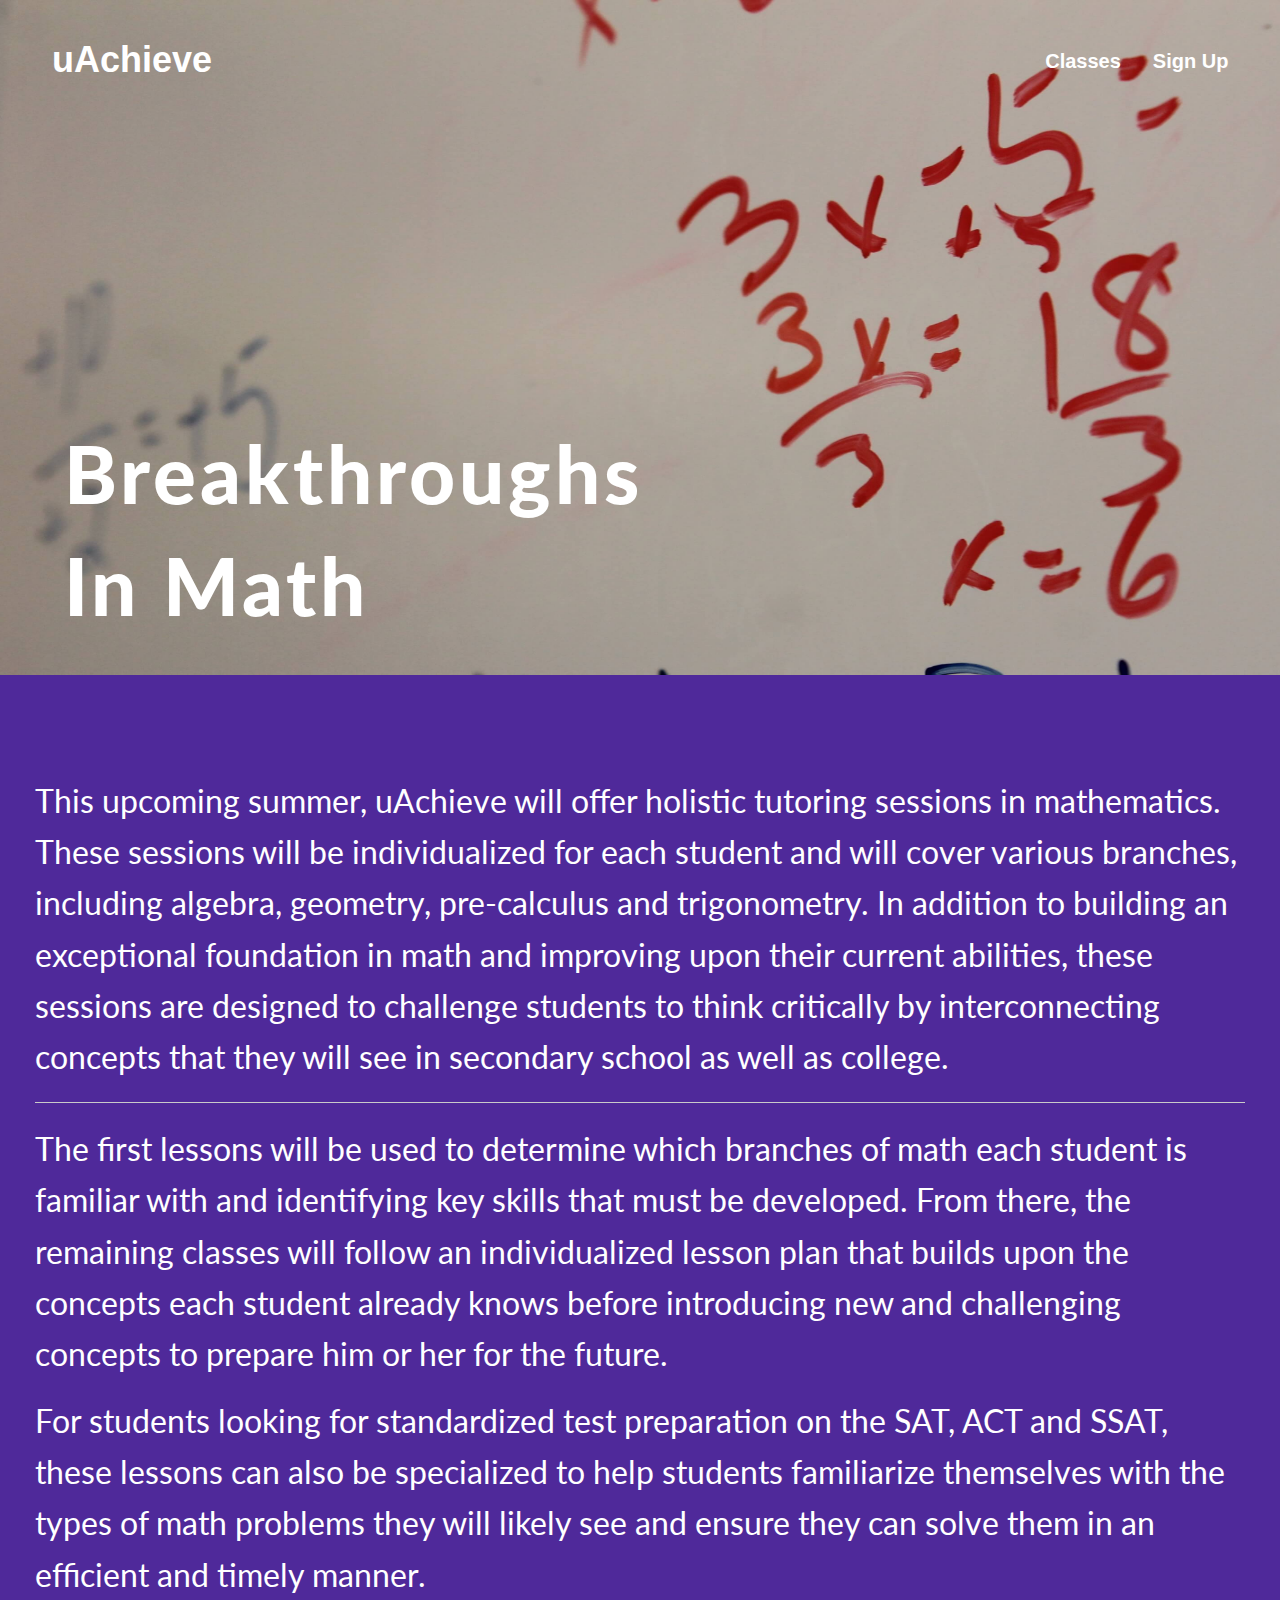
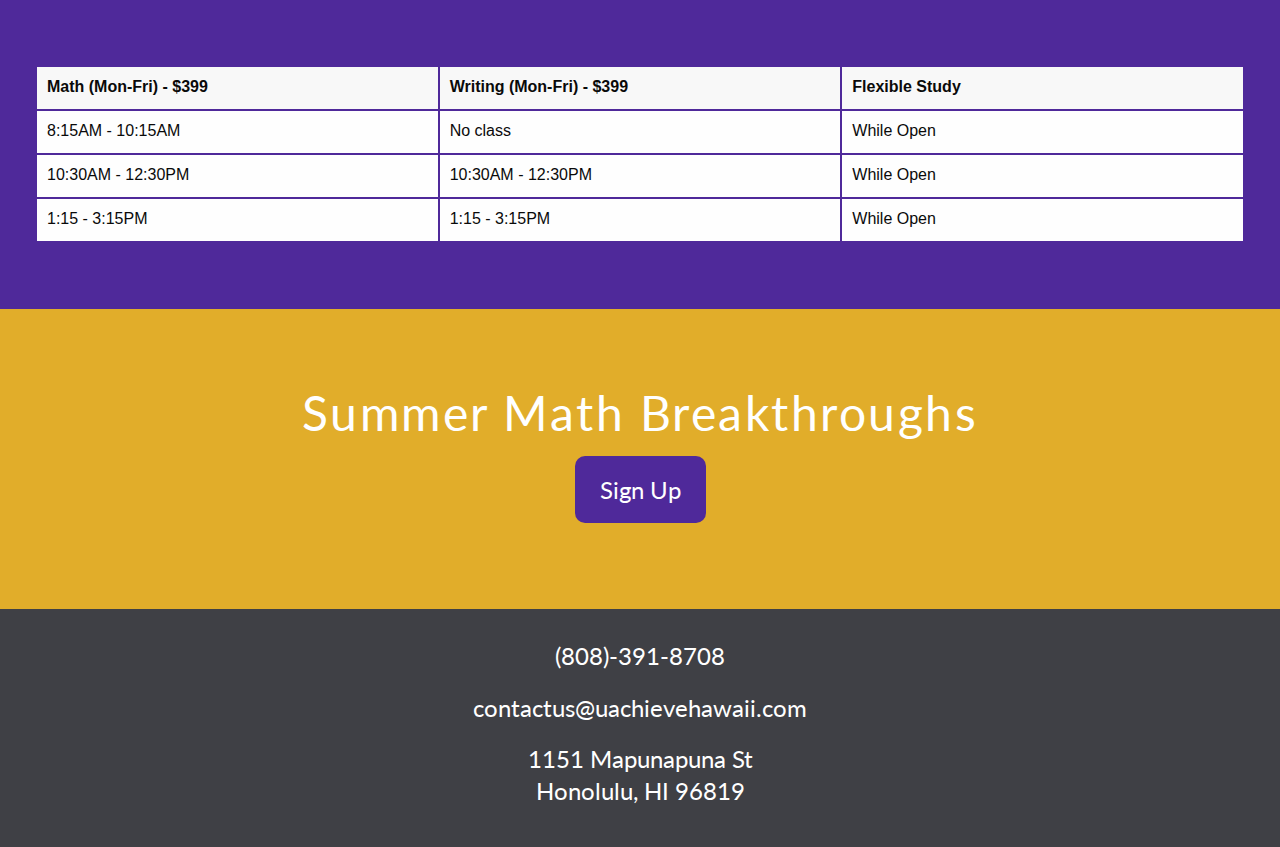
==== commit 3c7d8bb4: "appened another paragraph" ====
--- a/classes.html
+++ b/classes.html
@@ -58,6 +58,8 @@
           <p>This upcoming summer, uAchieve will offer holistic tutoring sessions in mathematics. These sessions will be individualized for each student and will cover various branches, including algebra, geometry, pre-calculus and trigonometry. In addition to building an exceptional foundation in math and improving upon their current abilities, these sessions are designed to challenge students to think critically by interconnecting concepts that they will see in secondary school as well as college.</p>
           <hr class="fullWidth">
           <p>The first lessons will be used to determine which branches of math each student is familiar with and identifying key skills that must be developed. From there, the remaining classes will follow an individualized lesson plan that builds upon the concepts each student already knows before introducing new and challenging concepts to prepare him or her for the future.</p>
+
+          <p>For students looking for standardized test preparation on the SAT, ACT and SSAT, these lessons can also be specialized to help students familiarize themselves with the types of math problems they will likely see and ensure they can solve them in an efficient and timely manner.</p>
         </div>
 
         <div class="hero2table small-12 columns">
--- a/css/classes.css
+++ b/css/classes.css
@@ -1 +1 @@
-.title-bar{float:right;background-color:transparent}.top-bar,.top-bar ul{background-color:transparent}.top-bar li,.top-bar ul li{border-bottom:1px solid white}.top-bar a,.top-bar ul a{color:white}.top-bar-right{clear:right;text-align:right}.hero1{position:relative;height:50vh;background:#fff url("../img/whiteboard.jpg") no-repeat fixed center center;background-size:150% 100%}.hero1 .hero1text h1,.hero1 h2{font-family:'Lato';color:white;font-weight:900;text-align:left}.hero1 .hero1text{position:absolute;bottom:5%;left:5%}.hero1 .hero1text h1{font-size:36px;letter-spacing:4px;margin-bottom:0px}.hero2{height:1000px;background-color:#4f299a}.hero2 .hero2text h1,.hero2 h2{width:300px;color:white;font-family:'Lato';text-align:center}.hero2 .hero2text{padding-top:30px}.hero2 .hero2text p{color:white;text-align:left;font-family:'Lato';width:100%;font-size:18px}.hero3{background-color:#e1ad2a;position:relative;height:40vh;width:100%}.hero3 .hero3text h1{color:white;font-family:'Lato';display:inline-block}.hero3 .hero3text{position:absolute;top:50%;left:50%;transform:translate(-50%, -50%);text-align:center}.hero3 .hero3text h1{font-size:22px;letter-spacing:2.5px;margin-bottom:10px}.hero3 .hero3text a{color:white;background-color:#4f299a;border-radius:10px;font-family:'Lato';font-size:24px;text-align:center}.footer{background-color:#3F4045}.footer .footerText{padding-top:30px;margin-bottom:30px}.footer .footerText h1{color:white;text-align:center;font-family:'Lato';padding-bottom:10px;font-size:20px}.footer .footerText h1:last-child{margin-top:-10px}.footer .footerText h1:nth-last-child(2){padding-bottom:0px}@media screen and (min-width: 40em){.top-bar-right{clear:none;text-align:left}.top-bar-left li{color:white}.top-bar,.top-bar ul{padding:10px}.top-bar li,.top-bar ul li{border:none}.top-bar a,.top-bar ul a{font-size:20px;font-weight:600}.top-bar-left .menu a{font-size:36px}.top-bar{position:relative}.top-bar-right{position:absolute;top:50%;right:2%;transform:translateY(-50%)}.hero1{height:450px}.hero1 .hero1text h1{font-size:48px}.hero2{height:900px}.hero2 .hero2text{padding-top:50px;padding-left:20px;padding-right:20px}.hero2 .hero2text p{font-size:24px}.hero2 .hero2table{margin-top:30px;padding:0px 20px}.hero3{height:30vh}.hero3 .hero3text h1{font-size:32px}}@media only screen and (min-device-width: 375px) and (max-device-width: 667px) and (-webkit-min-device-pixel-ratio: 2) and (orientation: landscape){.hero1{height:75vh}.hero2{height:750px}.hero3{height:300px}}@media screen and (min-width: 64em){.fullWidth{width:100%;margin-left:auto;margin-right:auto;max-width:initial}.hero1{height:75vh}.hero1 .hero1text h1{font-size:80px}.hero2{height:1150px}.hero2 .hero2text{padding:0px 20px;margin-top:100px;margin-bottom:40px}.hero2 .hero2text p{font-size:32px}.hero3{height:300px}.hero3 .hero3text{width:100%}.hero3 .hero3text h1{font-size:48px;display:block}.footer .footerText h1{font-size:24px}}@media screen and (min-width: 1440px){.hero2{height:1000px}}
+.title-bar{float:right;background-color:transparent}.top-bar,.top-bar ul{background-color:transparent}.top-bar li,.top-bar ul li{border-bottom:1px solid white}.top-bar a,.top-bar ul a{color:white}.top-bar-right{clear:right;text-align:right}.hero1{position:relative;height:50vh;background:#fff url("../img/whiteboard.jpg") no-repeat fixed center center;background-size:150% 100%}.hero1 .hero1text h1,.hero1 h2{font-family:'Lato';color:white;font-weight:900;text-align:left}.hero1 .hero1text{position:absolute;bottom:5%;left:5%}.hero1 .hero1text h1{font-size:36px;letter-spacing:4px;margin-bottom:0px}.hero2{height:auto;background-color:#4f299a}.hero2 .hero2text h1,.hero2 h2{width:300px;color:white;font-family:'Lato';text-align:center}.hero2 .hero2text{padding:30px 20px 0px 20px}.hero2 .hero2text p{color:white;text-align:left;font-family:'Lato';width:100%;font-size:18px}.hero2 .hero2table{margin-top:30px;margin-bottom:50px}.hero3{background-color:#e1ad2a;position:relative;height:40vh;width:100%}.hero3 .hero3text h1{color:white;font-family:'Lato';display:inline-block}.hero3 .hero3text{position:absolute;top:50%;left:50%;transform:translate(-50%, -50%);text-align:center}.hero3 .hero3text h1{font-size:22px;letter-spacing:2.5px;margin-bottom:10px}.hero3 .hero3text a{color:white;background-color:#4f299a;border-radius:10px;font-family:'Lato';font-size:24px;text-align:center}.footer{background-color:#3F4045}.footer .footerText{padding-top:30px;margin-bottom:30px}.footer .footerText h1{color:white;text-align:center;font-family:'Lato';padding-bottom:10px;font-size:20px}.footer .footerText h1:last-child{margin-top:-10px}.footer .footerText h1:nth-last-child(2){padding-bottom:0px}@media screen and (min-width: 40em){.top-bar-right{clear:none;text-align:left}.top-bar-left li{color:white}.top-bar,.top-bar ul{padding:10px}.top-bar li,.top-bar ul li{border:none}.top-bar a,.top-bar ul a{font-size:20px;font-weight:600}.top-bar-left .menu a{font-size:36px}.top-bar{position:relative}.top-bar-right{position:absolute;top:50%;right:2%;transform:translateY(-50%)}.hero1{height:450px}.hero1 .hero1text h1{font-size:48px}.hero2{height:auto}.hero2 .hero2text{padding-top:50px;padding-left:20px;padding-right:20px}.hero2 .hero2text p{font-size:24px}.hero2 .hero2table{margin-top:30px;padding:0px 20px}.hero3{height:30vh}.hero3 .hero3text h1{font-size:32px}}@media only screen and (min-device-width: 375px) and (max-device-width: 667px) and (-webkit-min-device-pixel-ratio: 2) and (orientation: landscape){.hero1{height:75vh}.hero2{height:750px}.hero3{height:300px}}@media screen and (min-width: 64em){.fullWidth{width:100%;margin-left:auto;margin-right:auto;max-width:initial}.hero1{height:75vh}.hero1 .hero1text h1{font-size:80px}.hero2{height:auto}.hero2 .hero2text{height:1000px !important;padding:0px 20px;margin-top:100px}.hero2 .hero2text p{font-size:32px}.hero3{height:300px}.hero3 .hero3text{width:100%}.hero3 .hero3text h1{font-size:48px;display:block}.footer .footerText h1{font-size:24px}}@media screen and (min-width: 1140px){.hero2{height:auto}.hero2 .hero2text{height:860px !important}}
